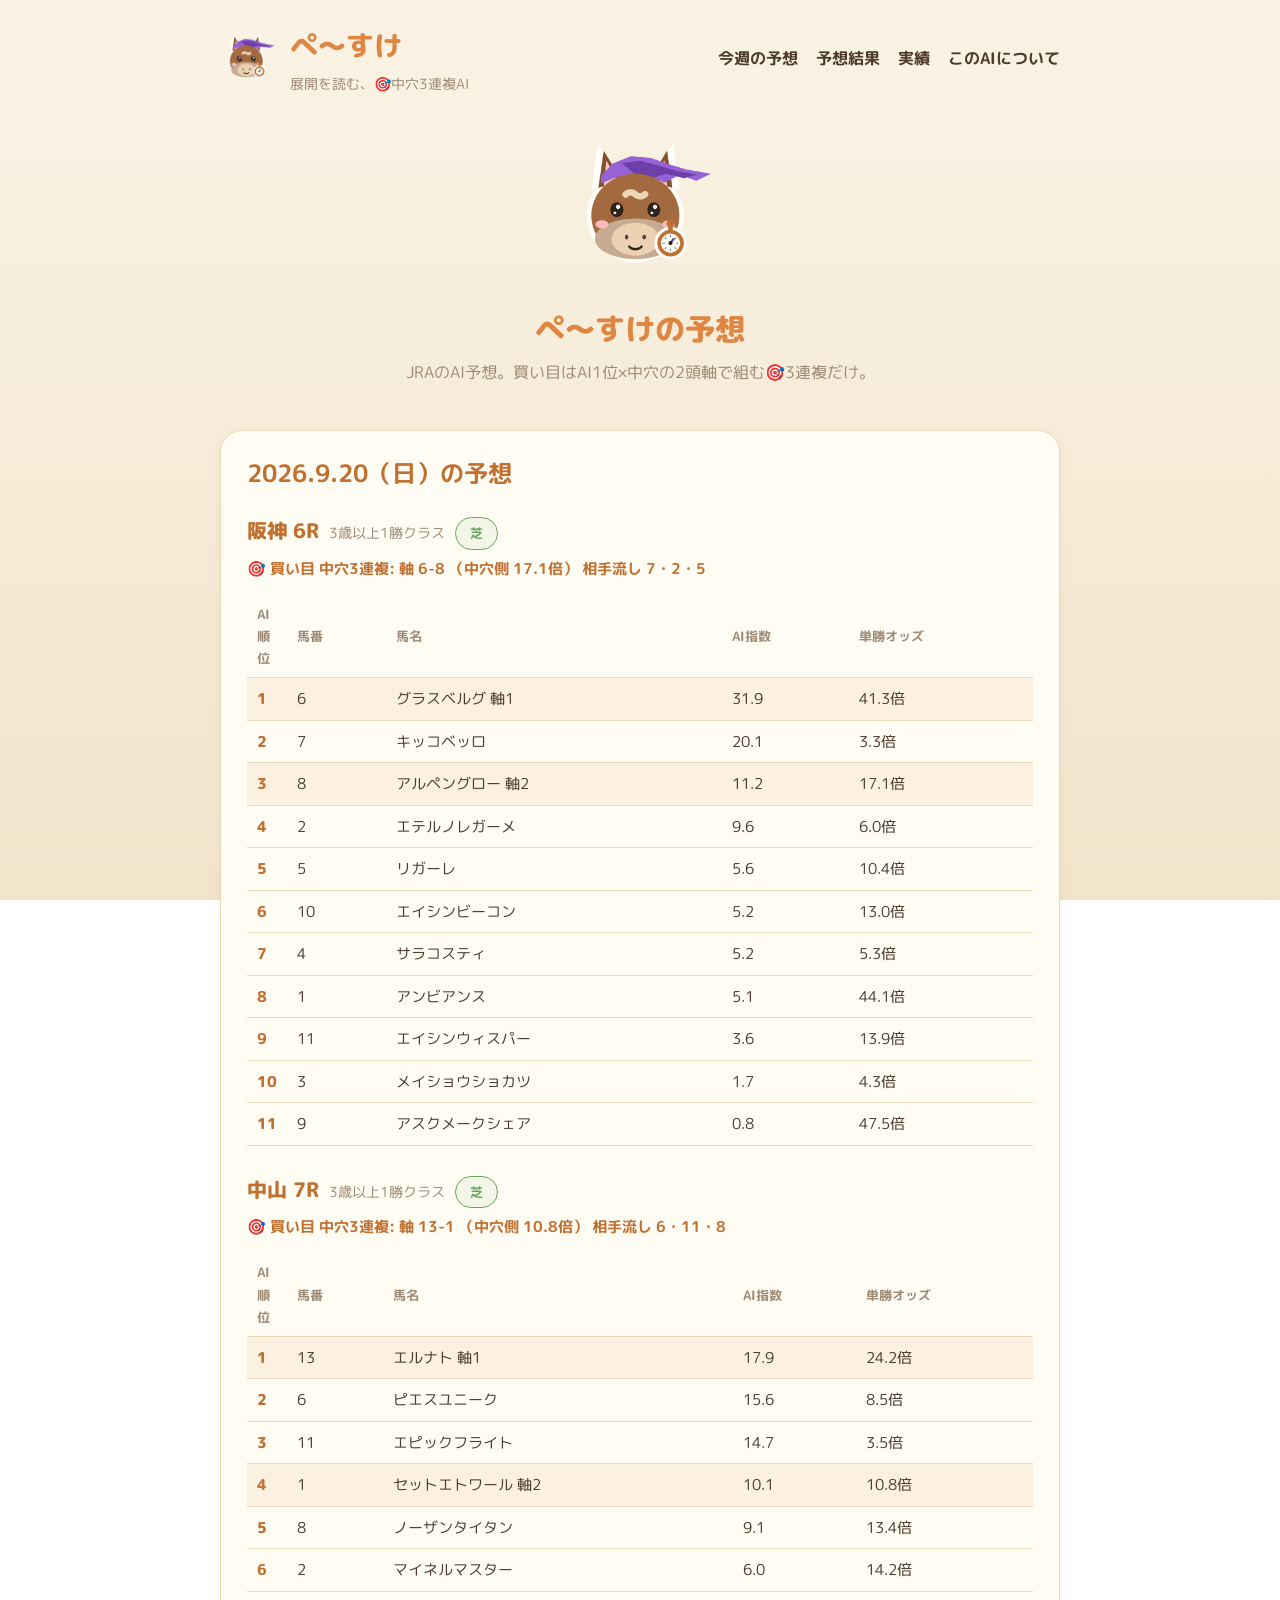
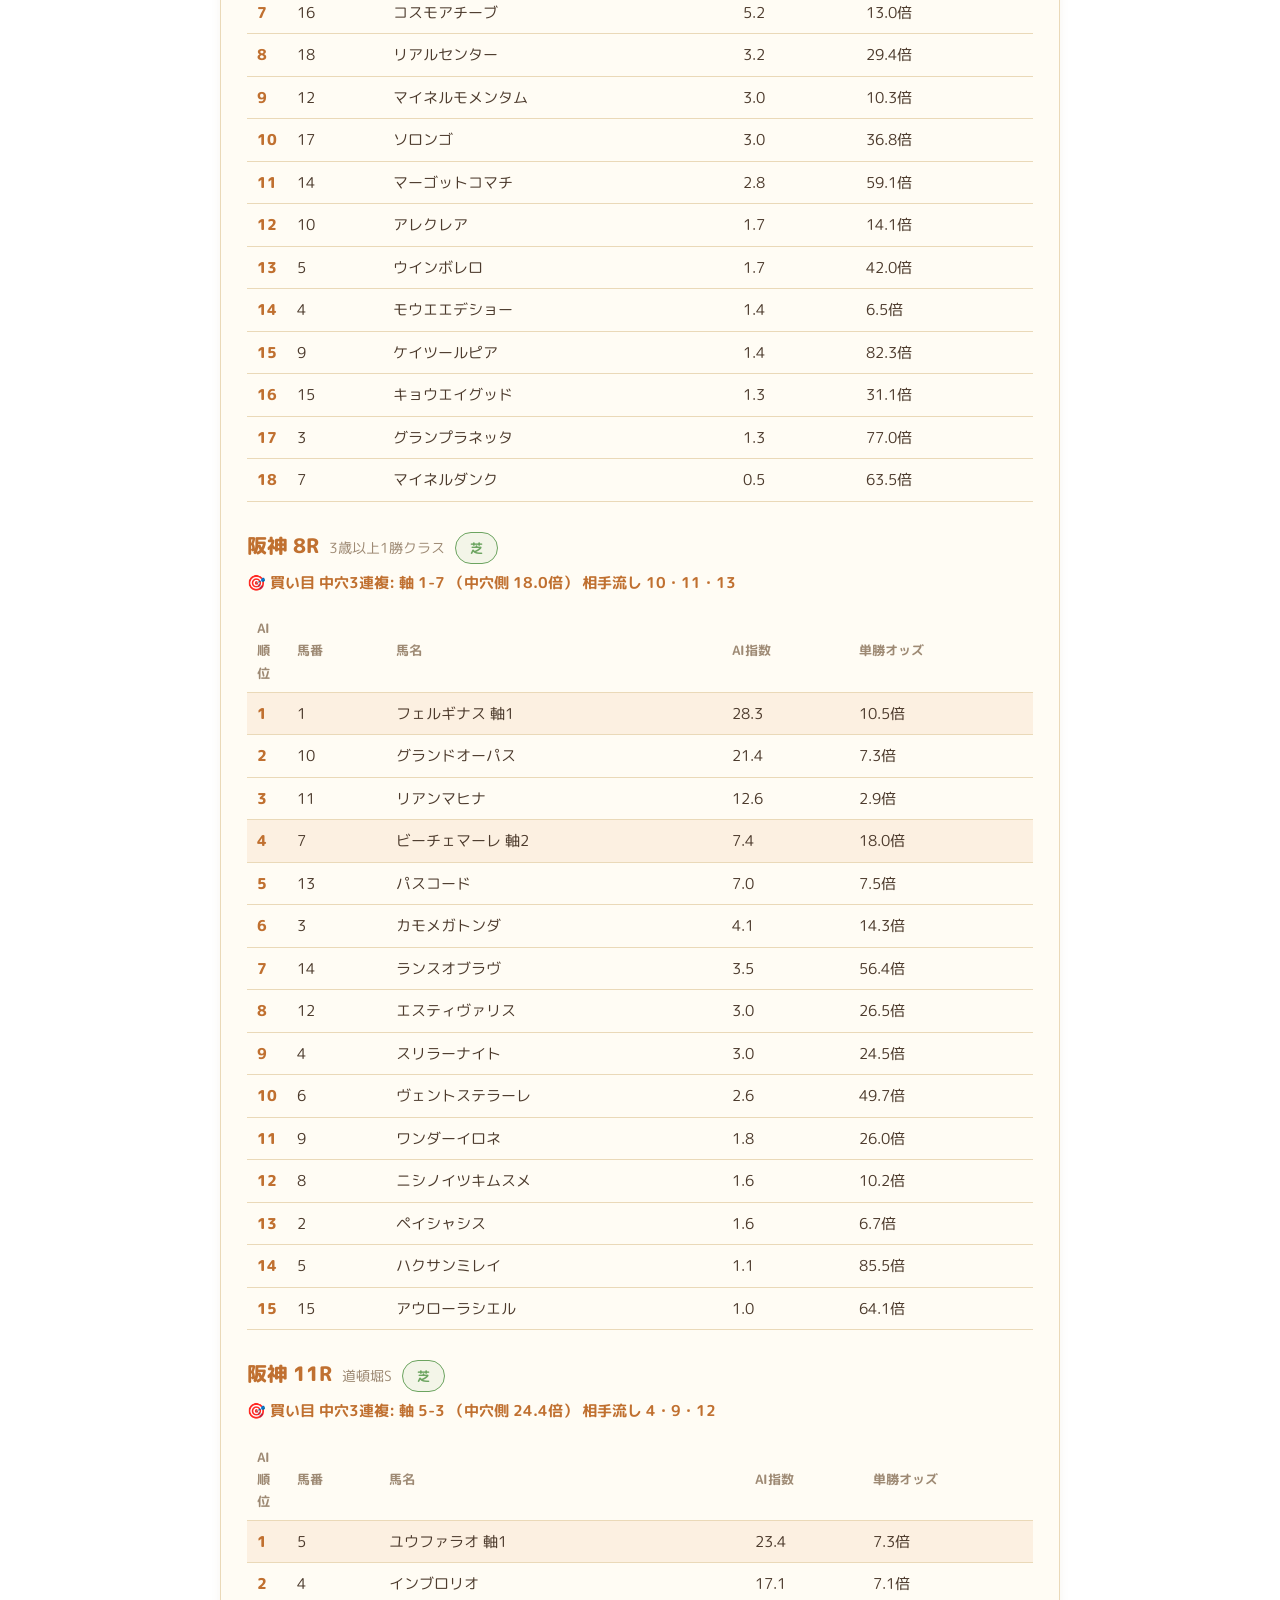
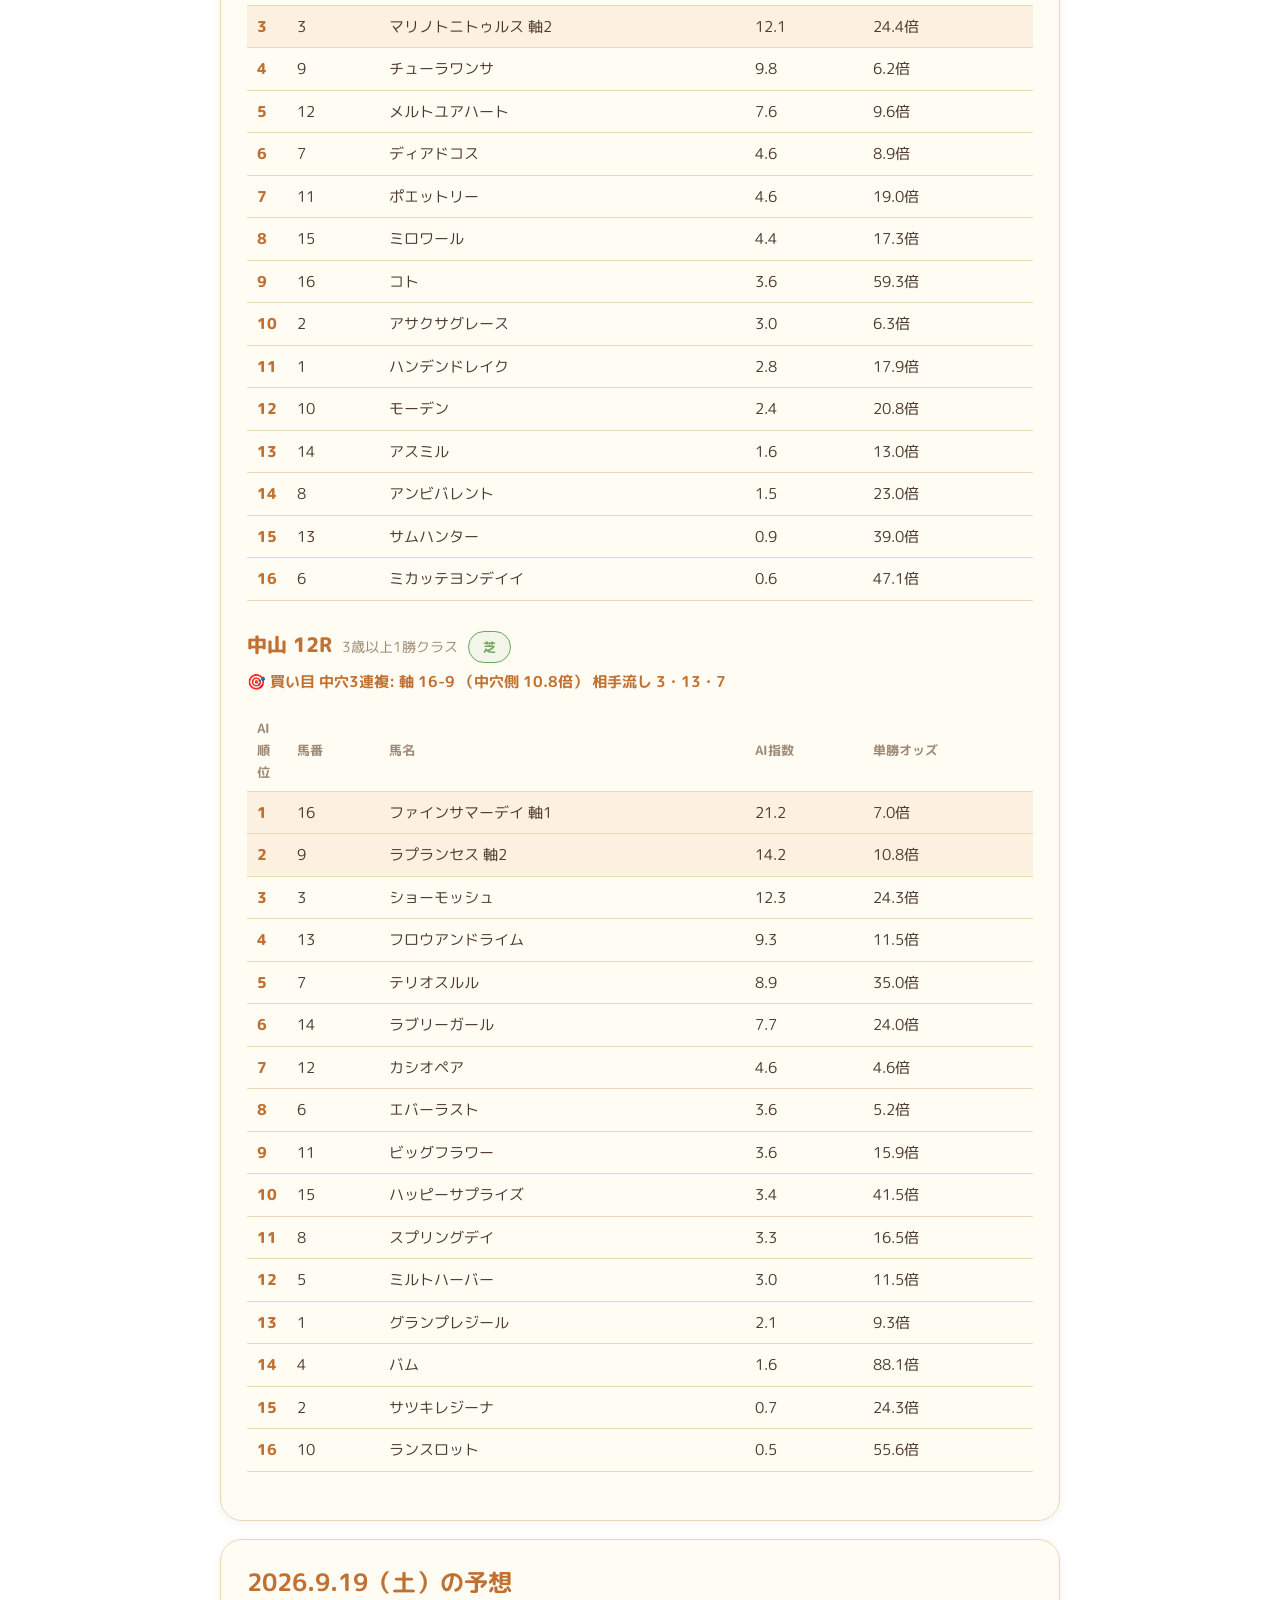
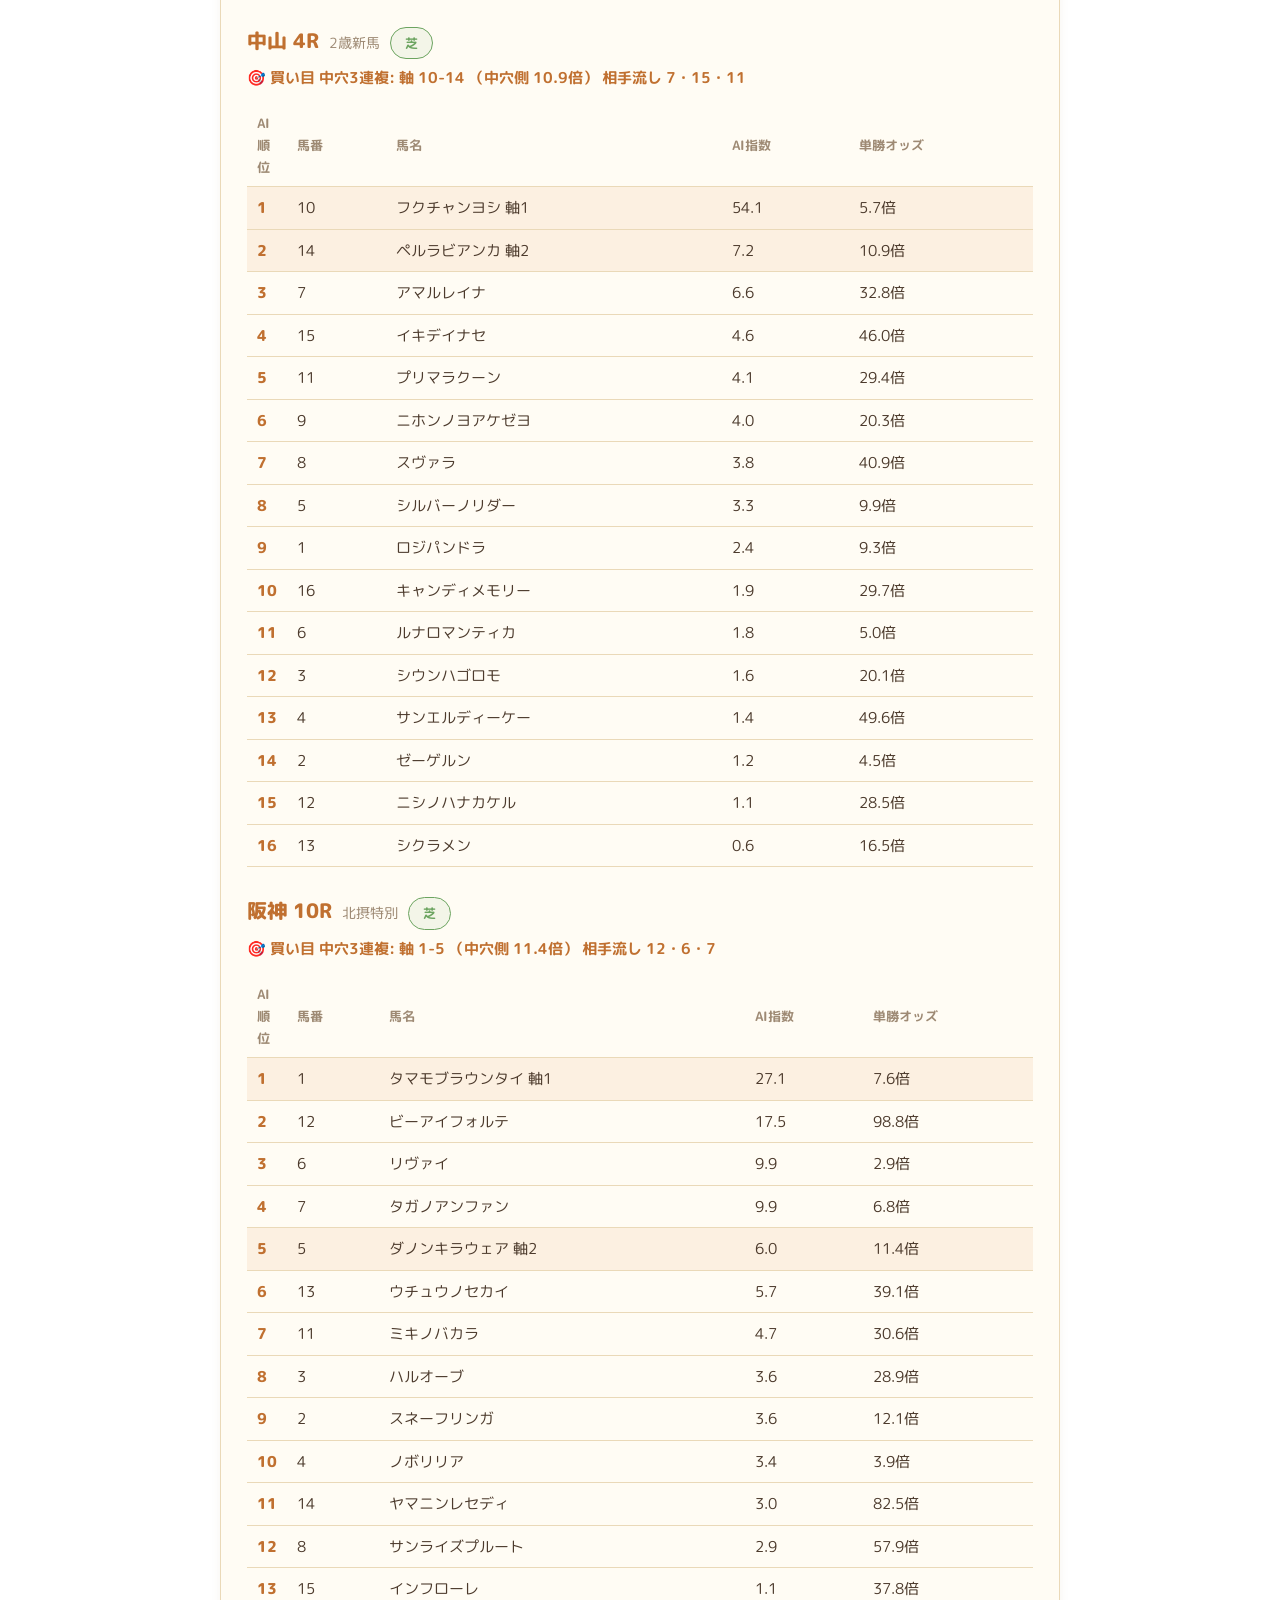
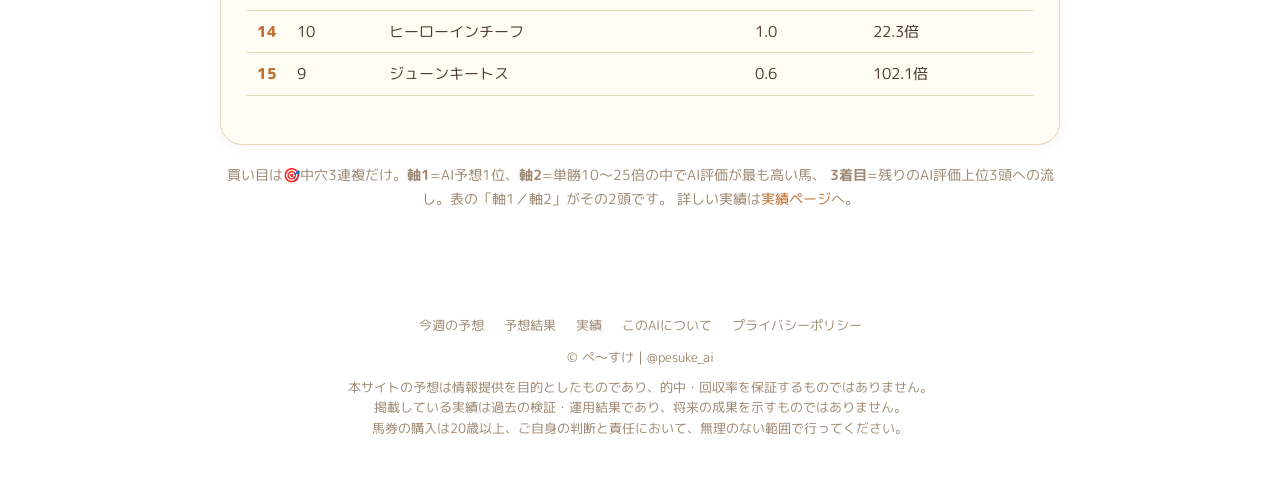
==== index.html @ 4c545ecd "update site content" ====
<!DOCTYPE html>
<html lang="ja">
<head>
<meta charset="UTF-8">
<meta name="viewport" content="width=device-width, initial-scale=1.0">
<title>ぺ～すけ｜展開を読む、🎯中穴3連複AI</title>
<meta name="description" content="JRA芝レース専用のAI予想。展開予測エンジンでAI1位×中穴の2頭軸3連複を組み、勝ちも負けも全部公開しています。">
<link rel="icon" href="static/img/pesuke_icon.png">
<link rel="stylesheet" href="static/style.css">
</head>
<body>
<header class="site-header">
  <img class="icon" src="static/img/pesuke_icon.png" alt="ぺ～すけ">
  <div>
    <div class="brand">ぺ～すけ</div>
    <div class="tagline">展開を読む、🎯中穴3連複AI</div>
  </div>
  <nav>
    <a href="index.html">今週の予想</a>
    <a href="race_results.html">予想結果</a>
    <a href="results.html">実績</a>
    <a href="about.html">このAIについて</a>
  </nav>
</header>

<div class="wrap">


<div class="hero">
  <img class="mascot" src="static/img/pesuke_icon.png" alt="ぺ～すけ">
  <h1>ぺ～すけの予想</h1>
  <p class="sub">JRAのAI予想。買い目はAI1位×中穴の2頭軸で組む🎯3連複だけ。</p>
</div>


  
  <div class="card">
    <h2 style="margin-top:0;color:var(--gold-dark);">2026.9.20（日）の予想</h2>
    
    <div style="margin-bottom:26px;">
      <div class="race-head">
        <span class="venue">阪神 6R</span>
        <span class="name">3歳以上1勝クラス</span>
        <span class="badge">芝</span>
      </div>
      
      <p style="margin:2px 0 14px;font-size:15px;color:var(--gold-dark);font-weight:700;">
        🎯 買い目 中穴3連複: 軸 6-8
        （中穴側 17.1倍）
        相手流し 7・2・5
      </p>
      
      
      <table class="board">
        <thead><tr><th>AI順位</th><th>馬番</th><th>馬名</th><th>AI指数</th><th>単勝オッズ</th></tr></thead>
        <tbody>
        
          <tr class="pick">
            <td class="rank">1</td>
            <td><span class="num">6</span></td>
            <td>グラスベルグ 軸1</td>
            <td>31.9</td>
            <td>41.3倍</td>
          </tr>
        
          <tr>
            <td class="rank">2</td>
            <td><span class="num">7</span></td>
            <td>キッコベッロ</td>
            <td>20.1</td>
            <td>3.3倍</td>
          </tr>
        
          <tr class="pick">
            <td class="rank">3</td>
            <td><span class="num">8</span></td>
            <td>アルペングロー 軸2</td>
            <td>11.2</td>
            <td>17.1倍</td>
          </tr>
        
          <tr>
            <td class="rank">4</td>
            <td><span class="num">2</span></td>
            <td>エテルノレガーメ</td>
            <td>9.6</td>
            <td>6.0倍</td>
          </tr>
        
          <tr>
            <td class="rank">5</td>
            <td><span class="num">5</span></td>
            <td>リガーレ</td>
            <td>5.6</td>
            <td>10.4倍</td>
          </tr>
        
          <tr>
            <td class="rank">6</td>
            <td><span class="num">10</span></td>
            <td>エイシンビーコン</td>
            <td>5.2</td>
            <td>13.0倍</td>
          </tr>
        
          <tr>
            <td class="rank">7</td>
            <td><span class="num">4</span></td>
            <td>サラコスティ</td>
            <td>5.2</td>
            <td>5.3倍</td>
          </tr>
        
          <tr>
            <td class="rank">8</td>
            <td><span class="num">1</span></td>
            <td>アンビアンス</td>
            <td>5.1</td>
            <td>44.1倍</td>
          </tr>
        
          <tr>
            <td class="rank">9</td>
            <td><span class="num">11</span></td>
            <td>エイシンウィスパー</td>
            <td>3.6</td>
            <td>13.9倍</td>
          </tr>
        
          <tr>
            <td class="rank">10</td>
            <td><span class="num">3</span></td>
            <td>メイショウショカツ</td>
            <td>1.7</td>
            <td>4.3倍</td>
          </tr>
        
          <tr>
            <td class="rank">11</td>
            <td><span class="num">9</span></td>
            <td>アスクメークシェア</td>
            <td>0.8</td>
            <td>47.5倍</td>
          </tr>
        
        </tbody>
      </table>
      
    </div>
    
    <div style="margin-bottom:26px;">
      <div class="race-head">
        <span class="venue">中山 7R</span>
        <span class="name">3歳以上1勝クラス</span>
        <span class="badge">芝</span>
      </div>
      
      <p style="margin:2px 0 14px;font-size:15px;color:var(--gold-dark);font-weight:700;">
        🎯 買い目 中穴3連複: 軸 13-1
        （中穴側 10.8倍）
        相手流し 6・11・8
      </p>
      
      
      <table class="board">
        <thead><tr><th>AI順位</th><th>馬番</th><th>馬名</th><th>AI指数</th><th>単勝オッズ</th></tr></thead>
        <tbody>
        
          <tr class="pick">
            <td class="rank">1</td>
            <td><span class="num">13</span></td>
            <td>エルナト 軸1</td>
            <td>17.9</td>
            <td>24.2倍</td>
          </tr>
        
          <tr>
            <td class="rank">2</td>
            <td><span class="num">6</span></td>
            <td>ピエスユニーク</td>
            <td>15.6</td>
            <td>8.5倍</td>
          </tr>
        
          <tr>
            <td class="rank">3</td>
            <td><span class="num">11</span></td>
            <td>エピックフライト</td>
            <td>14.7</td>
            <td>3.5倍</td>
          </tr>
        
          <tr class="pick">
            <td class="rank">4</td>
            <td><span class="num">1</span></td>
            <td>セットエトワール 軸2</td>
            <td>10.1</td>
            <td>10.8倍</td>
          </tr>
        
          <tr>
            <td class="rank">5</td>
            <td><span class="num">8</span></td>
            <td>ノーザンタイタン</td>
            <td>9.1</td>
            <td>13.4倍</td>
          </tr>
        
          <tr>
            <td class="rank">6</td>
            <td><span class="num">2</span></td>
            <td>マイネルマスター</td>
            <td>6.0</td>
            <td>14.2倍</td>
          </tr>
        
          <tr>
            <td class="rank">7</td>
            <td><span class="num">16</span></td>
            <td>コスモアチーブ</td>
            <td>5.2</td>
            <td>13.0倍</td>
          </tr>
        
          <tr>
            <td class="rank">8</td>
            <td><span class="num">18</span></td>
            <td>リアルセンター</td>
            <td>3.2</td>
            <td>29.4倍</td>
          </tr>
        
          <tr>
            <td class="rank">9</td>
            <td><span class="num">12</span></td>
            <td>マイネルモメンタム</td>
            <td>3.0</td>
            <td>10.3倍</td>
          </tr>
        
          <tr>
            <td class="rank">10</td>
            <td><span class="num">17</span></td>
            <td>ソロンゴ</td>
            <td>3.0</td>
            <td>36.8倍</td>
          </tr>
        
          <tr>
            <td class="rank">11</td>
            <td><span class="num">14</span></td>
            <td>マーゴットコマチ</td>
            <td>2.8</td>
            <td>59.1倍</td>
          </tr>
        
          <tr>
            <td class="rank">12</td>
            <td><span class="num">10</span></td>
            <td>アレクレア</td>
            <td>1.7</td>
            <td>14.1倍</td>
          </tr>
        
          <tr>
            <td class="rank">13</td>
            <td><span class="num">5</span></td>
            <td>ウインボレロ</td>
            <td>1.7</td>
            <td>42.0倍</td>
          </tr>
        
          <tr>
            <td class="rank">14</td>
            <td><span class="num">4</span></td>
            <td>モウエエデショー</td>
            <td>1.4</td>
            <td>6.5倍</td>
          </tr>
        
          <tr>
            <td class="rank">15</td>
            <td><span class="num">9</span></td>
            <td>ケイツールピア</td>
            <td>1.4</td>
            <td>82.3倍</td>
          </tr>
        
          <tr>
            <td class="rank">16</td>
            <td><span class="num">15</span></td>
            <td>キョウエイグッド</td>
            <td>1.3</td>
            <td>31.1倍</td>
          </tr>
        
          <tr>
            <td class="rank">17</td>
            <td><span class="num">3</span></td>
            <td>グランプラネッタ</td>
            <td>1.3</td>
            <td>77.0倍</td>
          </tr>
        
          <tr>
            <td class="rank">18</td>
            <td><span class="num">7</span></td>
            <td>マイネルダンク</td>
            <td>0.5</td>
            <td>63.5倍</td>
          </tr>
        
        </tbody>
      </table>
      
    </div>
    
    <div style="margin-bottom:26px;">
      <div class="race-head">
        <span class="venue">阪神 8R</span>
        <span class="name">3歳以上1勝クラス</span>
        <span class="badge">芝</span>
      </div>
      
      <p style="margin:2px 0 14px;font-size:15px;color:var(--gold-dark);font-weight:700;">
        🎯 買い目 中穴3連複: 軸 1-7
        （中穴側 18.0倍）
        相手流し 10・11・13
      </p>
      
      
      <table class="board">
        <thead><tr><th>AI順位</th><th>馬番</th><th>馬名</th><th>AI指数</th><th>単勝オッズ</th></tr></thead>
        <tbody>
        
          <tr class="pick">
            <td class="rank">1</td>
            <td><span class="num">1</span></td>
            <td>フェルギナス 軸1</td>
            <td>28.3</td>
            <td>10.5倍</td>
          </tr>
        
          <tr>
            <td class="rank">2</td>
            <td><span class="num">10</span></td>
            <td>グランドオーパス</td>
            <td>21.4</td>
            <td>7.3倍</td>
          </tr>
        
          <tr>
            <td class="rank">3</td>
            <td><span class="num">11</span></td>
            <td>リアンマヒナ</td>
            <td>12.6</td>
            <td>2.9倍</td>
          </tr>
        
          <tr class="pick">
            <td class="rank">4</td>
            <td><span class="num">7</span></td>
            <td>ビーチェマーレ 軸2</td>
            <td>7.4</td>
            <td>18.0倍</td>
          </tr>
        
          <tr>
            <td class="rank">5</td>
            <td><span class="num">13</span></td>
            <td>パスコード</td>
            <td>7.0</td>
            <td>7.5倍</td>
          </tr>
        
          <tr>
            <td class="rank">6</td>
            <td><span class="num">3</span></td>
            <td>カモメガトンダ</td>
            <td>4.1</td>
            <td>14.3倍</td>
          </tr>
        
          <tr>
            <td class="rank">7</td>
            <td><span class="num">14</span></td>
            <td>ランスオブラヴ</td>
            <td>3.5</td>
            <td>56.4倍</td>
          </tr>
        
          <tr>
            <td class="rank">8</td>
            <td><span class="num">12</span></td>
            <td>エスティヴァリス</td>
            <td>3.0</td>
            <td>26.5倍</td>
          </tr>
        
          <tr>
            <td class="rank">9</td>
            <td><span class="num">4</span></td>
            <td>スリラーナイト</td>
            <td>3.0</td>
            <td>24.5倍</td>
          </tr>
        
          <tr>
            <td class="rank">10</td>
            <td><span class="num">6</span></td>
            <td>ヴェントステラーレ</td>
            <td>2.6</td>
            <td>49.7倍</td>
          </tr>
        
          <tr>
            <td class="rank">11</td>
            <td><span class="num">9</span></td>
            <td>ワンダーイロネ</td>
            <td>1.8</td>
            <td>26.0倍</td>
          </tr>
        
          <tr>
            <td class="rank">12</td>
            <td><span class="num">8</span></td>
            <td>ニシノイツキムスメ</td>
            <td>1.6</td>
            <td>10.2倍</td>
          </tr>
        
          <tr>
            <td class="rank">13</td>
            <td><span class="num">2</span></td>
            <td>ペイシャシス</td>
            <td>1.6</td>
            <td>6.7倍</td>
          </tr>
        
          <tr>
            <td class="rank">14</td>
            <td><span class="num">5</span></td>
            <td>ハクサンミレイ</td>
            <td>1.1</td>
            <td>85.5倍</td>
          </tr>
        
          <tr>
            <td class="rank">15</td>
            <td><span class="num">15</span></td>
            <td>アウローラシエル</td>
            <td>1.0</td>
            <td>64.1倍</td>
          </tr>
        
        </tbody>
      </table>
      
    </div>
    
    <div style="margin-bottom:26px;">
      <div class="race-head">
        <span class="venue">阪神 11R</span>
        <span class="name">道頓堀S</span>
        <span class="badge">芝</span>
      </div>
      
      <p style="margin:2px 0 14px;font-size:15px;color:var(--gold-dark);font-weight:700;">
        🎯 買い目 中穴3連複: 軸 5-3
        （中穴側 24.4倍）
        相手流し 4・9・12
      </p>
      
      
      <table class="board">
        <thead><tr><th>AI順位</th><th>馬番</th><th>馬名</th><th>AI指数</th><th>単勝オッズ</th></tr></thead>
        <tbody>
        
          <tr class="pick">
            <td class="rank">1</td>
            <td><span class="num">5</span></td>
            <td>ユウファラオ 軸1</td>
            <td>23.4</td>
            <td>7.3倍</td>
          </tr>
        
          <tr>
            <td class="rank">2</td>
            <td><span class="num">4</span></td>
            <td>インブロリオ</td>
            <td>17.1</td>
            <td>7.1倍</td>
          </tr>
        
          <tr class="pick">
            <td class="rank">3</td>
            <td><span class="num">3</span></td>
            <td>マリノトニトゥルス 軸2</td>
            <td>12.1</td>
            <td>24.4倍</td>
          </tr>
        
          <tr>
            <td class="rank">4</td>
            <td><span class="num">9</span></td>
            <td>チューラワンサ</td>
            <td>9.8</td>
            <td>6.2倍</td>
          </tr>
        
          <tr>
            <td class="rank">5</td>
            <td><span class="num">12</span></td>
            <td>メルトユアハート</td>
            <td>7.6</td>
            <td>9.6倍</td>
          </tr>
        
          <tr>
            <td class="rank">6</td>
            <td><span class="num">7</span></td>
            <td>ディアドコス</td>
            <td>4.6</td>
            <td>8.9倍</td>
          </tr>
        
          <tr>
            <td class="rank">7</td>
            <td><span class="num">11</span></td>
            <td>ポエットリー</td>
            <td>4.6</td>
            <td>19.0倍</td>
          </tr>
        
          <tr>
            <td class="rank">8</td>
            <td><span class="num">15</span></td>
            <td>ミロワール</td>
            <td>4.4</td>
            <td>17.3倍</td>
          </tr>
        
          <tr>
            <td class="rank">9</td>
            <td><span class="num">16</span></td>
            <td>コト</td>
            <td>3.6</td>
            <td>59.3倍</td>
          </tr>
        
          <tr>
            <td class="rank">10</td>
            <td><span class="num">2</span></td>
            <td>アサクサグレース</td>
            <td>3.0</td>
            <td>6.3倍</td>
          </tr>
        
          <tr>
            <td class="rank">11</td>
            <td><span class="num">1</span></td>
            <td>ハンデンドレイク</td>
            <td>2.8</td>
            <td>17.9倍</td>
          </tr>
        
          <tr>
            <td class="rank">12</td>
            <td><span class="num">10</span></td>
            <td>モーデン</td>
            <td>2.4</td>
            <td>20.8倍</td>
          </tr>
        
          <tr>
            <td class="rank">13</td>
            <td><span class="num">14</span></td>
            <td>アスミル</td>
            <td>1.6</td>
            <td>13.0倍</td>
          </tr>
        
          <tr>
            <td class="rank">14</td>
            <td><span class="num">8</span></td>
            <td>アンビバレント</td>
            <td>1.5</td>
            <td>23.0倍</td>
          </tr>
        
          <tr>
            <td class="rank">15</td>
            <td><span class="num">13</span></td>
            <td>サムハンター</td>
            <td>0.9</td>
            <td>39.0倍</td>
          </tr>
        
          <tr>
            <td class="rank">16</td>
            <td><span class="num">6</span></td>
            <td>ミカッテヨンデイイ</td>
            <td>0.6</td>
            <td>47.1倍</td>
          </tr>
        
        </tbody>
      </table>
      
    </div>
    
    <div style="margin-bottom:26px;">
      <div class="race-head">
        <span class="venue">中山 12R</span>
        <span class="name">3歳以上1勝クラス</span>
        <span class="badge">芝</span>
      </div>
      
      <p style="margin:2px 0 14px;font-size:15px;color:var(--gold-dark);font-weight:700;">
        🎯 買い目 中穴3連複: 軸 16-9
        （中穴側 10.8倍）
        相手流し 3・13・7
      </p>
      
      
      <table class="board">
        <thead><tr><th>AI順位</th><th>馬番</th><th>馬名</th><th>AI指数</th><th>単勝オッズ</th></tr></thead>
        <tbody>
        
          <tr class="pick">
            <td class="rank">1</td>
            <td><span class="num">16</span></td>
            <td>ファインサマーデイ 軸1</td>
            <td>21.2</td>
            <td>7.0倍</td>
          </tr>
        
          <tr class="pick">
            <td class="rank">2</td>
            <td><span class="num">9</span></td>
            <td>ラプランセス 軸2</td>
            <td>14.2</td>
            <td>10.8倍</td>
          </tr>
        
          <tr>
            <td class="rank">3</td>
            <td><span class="num">3</span></td>
            <td>ショーモッシュ</td>
            <td>12.3</td>
            <td>24.3倍</td>
          </tr>
        
          <tr>
            <td class="rank">4</td>
            <td><span class="num">13</span></td>
            <td>フロウアンドライム</td>
            <td>9.3</td>
            <td>11.5倍</td>
          </tr>
        
          <tr>
            <td class="rank">5</td>
            <td><span class="num">7</span></td>
            <td>テリオスルル</td>
            <td>8.9</td>
            <td>35.0倍</td>
          </tr>
        
          <tr>
            <td class="rank">6</td>
            <td><span class="num">14</span></td>
            <td>ラブリーガール</td>
            <td>7.7</td>
            <td>24.0倍</td>
          </tr>
        
          <tr>
            <td class="rank">7</td>
            <td><span class="num">12</span></td>
            <td>カシオペア</td>
            <td>4.6</td>
            <td>4.6倍</td>
          </tr>
        
          <tr>
            <td class="rank">8</td>
            <td><span class="num">6</span></td>
            <td>エバーラスト</td>
            <td>3.6</td>
            <td>5.2倍</td>
          </tr>
        
          <tr>
            <td class="rank">9</td>
            <td><span class="num">11</span></td>
            <td>ビッグフラワー</td>
            <td>3.6</td>
            <td>15.9倍</td>
          </tr>
        
          <tr>
            <td class="rank">10</td>
            <td><span class="num">15</span></td>
            <td>ハッピーサプライズ</td>
            <td>3.4</td>
            <td>41.5倍</td>
          </tr>
        
          <tr>
            <td class="rank">11</td>
            <td><span class="num">8</span></td>
            <td>スプリングデイ</td>
            <td>3.3</td>
            <td>16.5倍</td>
          </tr>
        
          <tr>
            <td class="rank">12</td>
            <td><span class="num">5</span></td>
            <td>ミルトハーバー</td>
            <td>3.0</td>
            <td>11.5倍</td>
          </tr>
        
          <tr>
            <td class="rank">13</td>
            <td><span class="num">1</span></td>
            <td>グランプレジール</td>
            <td>2.1</td>
            <td>9.3倍</td>
          </tr>
        
          <tr>
            <td class="rank">14</td>
            <td><span class="num">4</span></td>
            <td>バム</td>
            <td>1.6</td>
            <td>88.1倍</td>
          </tr>
        
          <tr>
            <td class="rank">15</td>
            <td><span class="num">2</span></td>
            <td>サツキレジーナ</td>
            <td>0.7</td>
            <td>24.3倍</td>
          </tr>
        
          <tr>
            <td class="rank">16</td>
            <td><span class="num">10</span></td>
            <td>ランスロット</td>
            <td>0.5</td>
            <td>55.6倍</td>
          </tr>
        
        </tbody>
      </table>
      
    </div>
    
  </div>
  
  <div class="card">
    <h2 style="margin-top:0;color:var(--gold-dark);">2026.9.19（土）の予想</h2>
    
    <div style="margin-bottom:26px;">
      <div class="race-head">
        <span class="venue">中山 4R</span>
        <span class="name">2歳新馬</span>
        <span class="badge">芝</span>
      </div>
      
      <p style="margin:2px 0 14px;font-size:15px;color:var(--gold-dark);font-weight:700;">
        🎯 買い目 中穴3連複: 軸 10-14
        （中穴側 10.9倍）
        相手流し 7・15・11
      </p>
      
      
      <table class="board">
        <thead><tr><th>AI順位</th><th>馬番</th><th>馬名</th><th>AI指数</th><th>単勝オッズ</th></tr></thead>
        <tbody>
        
          <tr class="pick">
            <td class="rank">1</td>
            <td><span class="num">10</span></td>
            <td>フクチャンヨシ 軸1</td>
            <td>54.1</td>
            <td>5.7倍</td>
          </tr>
        
          <tr class="pick">
            <td class="rank">2</td>
            <td><span class="num">14</span></td>
            <td>ペルラビアンカ 軸2</td>
            <td>7.2</td>
            <td>10.9倍</td>
          </tr>
        
          <tr>
            <td class="rank">3</td>
            <td><span class="num">7</span></td>
            <td>アマルレイナ</td>
            <td>6.6</td>
            <td>32.8倍</td>
          </tr>
        
          <tr>
            <td class="rank">4</td>
            <td><span class="num">15</span></td>
            <td>イキデイナセ</td>
            <td>4.6</td>
            <td>46.0倍</td>
          </tr>
        
          <tr>
            <td class="rank">5</td>
            <td><span class="num">11</span></td>
            <td>プリマラクーン</td>
            <td>4.1</td>
            <td>29.4倍</td>
          </tr>
        
          <tr>
            <td class="rank">6</td>
            <td><span class="num">9</span></td>
            <td>ニホンノヨアケゼヨ</td>
            <td>4.0</td>
            <td>20.3倍</td>
          </tr>
        
          <tr>
            <td class="rank">7</td>
            <td><span class="num">8</span></td>
            <td>スヴァラ</td>
            <td>3.8</td>
            <td>40.9倍</td>
          </tr>
        
          <tr>
            <td class="rank">8</td>
            <td><span class="num">5</span></td>
            <td>シルバーノリダー</td>
            <td>3.3</td>
            <td>9.9倍</td>
          </tr>
        
          <tr>
            <td class="rank">9</td>
            <td><span class="num">1</span></td>
            <td>ロジパンドラ</td>
            <td>2.4</td>
            <td>9.3倍</td>
          </tr>
        
          <tr>
            <td class="rank">10</td>
            <td><span class="num">16</span></td>
            <td>キャンディメモリー</td>
            <td>1.9</td>
            <td>29.7倍</td>
          </tr>
        
          <tr>
            <td class="rank">11</td>
            <td><span class="num">6</span></td>
            <td>ルナロマンティカ</td>
            <td>1.8</td>
            <td>5.0倍</td>
          </tr>
        
          <tr>
            <td class="rank">12</td>
            <td><span class="num">3</span></td>
            <td>シウンハゴロモ</td>
            <td>1.6</td>
            <td>20.1倍</td>
          </tr>
        
          <tr>
            <td class="rank">13</td>
            <td><span class="num">4</span></td>
            <td>サンエルディーケー</td>
            <td>1.4</td>
            <td>49.6倍</td>
          </tr>
        
          <tr>
            <td class="rank">14</td>
            <td><span class="num">2</span></td>
            <td>ゼーゲルン</td>
            <td>1.2</td>
            <td>4.5倍</td>
          </tr>
        
          <tr>
            <td class="rank">15</td>
            <td><span class="num">12</span></td>
            <td>ニシノハナカケル</td>
            <td>1.1</td>
            <td>28.5倍</td>
          </tr>
        
          <tr>
            <td class="rank">16</td>
            <td><span class="num">13</span></td>
            <td>シクラメン</td>
            <td>0.6</td>
            <td>16.5倍</td>
          </tr>
        
        </tbody>
      </table>
      
    </div>
    
    <div style="margin-bottom:26px;">
      <div class="race-head">
        <span class="venue">阪神 10R</span>
        <span class="name">北摂特別</span>
        <span class="badge">芝</span>
      </div>
      
      <p style="margin:2px 0 14px;font-size:15px;color:var(--gold-dark);font-weight:700;">
        🎯 買い目 中穴3連複: 軸 1-5
        （中穴側 11.4倍）
        相手流し 12・6・7
      </p>
      
      
      <table class="board">
        <thead><tr><th>AI順位</th><th>馬番</th><th>馬名</th><th>AI指数</th><th>単勝オッズ</th></tr></thead>
        <tbody>
        
          <tr class="pick">
            <td class="rank">1</td>
            <td><span class="num">1</span></td>
            <td>タマモブラウンタイ 軸1</td>
            <td>27.1</td>
            <td>7.6倍</td>
          </tr>
        
          <tr>
            <td class="rank">2</td>
            <td><span class="num">12</span></td>
            <td>ビーアイフォルテ</td>
            <td>17.5</td>
            <td>98.8倍</td>
          </tr>
        
          <tr>
            <td class="rank">3</td>
            <td><span class="num">6</span></td>
            <td>リヴァイ</td>
            <td>9.9</td>
            <td>2.9倍</td>
          </tr>
        
          <tr>
            <td class="rank">4</td>
            <td><span class="num">7</span></td>
            <td>タガノアンファン</td>
            <td>9.9</td>
            <td>6.8倍</td>
          </tr>
        
          <tr class="pick">
            <td class="rank">5</td>
            <td><span class="num">5</span></td>
            <td>ダノンキラウェア 軸2</td>
            <td>6.0</td>
            <td>11.4倍</td>
          </tr>
        
          <tr>
            <td class="rank">6</td>
            <td><span class="num">13</span></td>
            <td>ウチュウノセカイ</td>
            <td>5.7</td>
            <td>39.1倍</td>
          </tr>
        
          <tr>
            <td class="rank">7</td>
            <td><span class="num">11</span></td>
            <td>ミキノバカラ</td>
            <td>4.7</td>
            <td>30.6倍</td>
          </tr>
        
          <tr>
            <td class="rank">8</td>
            <td><span class="num">3</span></td>
            <td>ハルオーブ</td>
            <td>3.6</td>
            <td>28.9倍</td>
          </tr>
        
          <tr>
            <td class="rank">9</td>
            <td><span class="num">2</span></td>
            <td>スネーフリンガ</td>
            <td>3.6</td>
            <td>12.1倍</td>
          </tr>
        
          <tr>
            <td class="rank">10</td>
            <td><span class="num">4</span></td>
            <td>ノボリリア</td>
            <td>3.4</td>
            <td>3.9倍</td>
          </tr>
        
          <tr>
            <td class="rank">11</td>
            <td><span class="num">14</span></td>
            <td>ヤマニンレセディ</td>
            <td>3.0</td>
            <td>82.5倍</td>
          </tr>
        
          <tr>
            <td class="rank">12</td>
            <td><span class="num">8</span></td>
            <td>サンライズプルート</td>
            <td>2.9</td>
            <td>57.9倍</td>
          </tr>
        
          <tr>
            <td class="rank">13</td>
            <td><span class="num">15</span></td>
            <td>インフローレ</td>
            <td>1.1</td>
            <td>37.8倍</td>
          </tr>
        
          <tr>
            <td class="rank">14</td>
            <td><span class="num">10</span></td>
            <td>ヒーローインチーフ</td>
            <td>1.0</td>
            <td>22.3倍</td>
          </tr>
        
          <tr>
            <td class="rank">15</td>
            <td><span class="num">9</span></td>
            <td>ジューンキートス</td>
            <td>0.6</td>
            <td>102.1倍</td>
          </tr>
        
        </tbody>
      </table>
      
    </div>
    
  </div>
  


<p style="text-align:center;color:var(--grey);font-size:14px;">
  買い目は🎯中穴3連複だけ。<strong>軸1</strong>=AI予想1位、<strong>軸2</strong>=単勝10〜25倍の中でAI評価が最も高い馬、
  <strong>3着目</strong>=残りのAI評価上位3頭への流し。表の「軸1／軸2」がその2頭です。
  詳しい実績は<a href="results.html">実績ページ</a>へ。
</p>


</div>

<footer>
  <nav>
    <a href="index.html">今週の予想</a>
    <a href="race_results.html">予想結果</a>
    <a href="results.html">実績</a>
    <a href="about.html">このAIについて</a>
    <a href="privacy.html">プライバシーポリシー</a>
  </nav>
  <div>© ぺ～すけ｜@pesuke_ai</div>
  <div class="disclaimer">
    本サイトの予想は情報提供を目的としたものであり、的中・回収率を保証するものではありません。<br>
    掲載している実績は過去の検証・運用結果であり、将来の成果を示すものではありません。<br>
    馬券の購入は20歳以上、ご自身の判断と責任において、無理のない範囲で行ってください。
  </div>
</footer>
</body>
</html>
---- static/style.css ----
/* ぺ～すけ サイト共通スタイル（温かいクリームテーマ・丸ゴシック） */

@import url('https://fonts.googleapis.com/css2?family=M+PLUS+Rounded+1c:wght@400;500;700;800&display=swap');

:root {
  --bg-top: #FAF3E5;
  --bg-bot: #F2E4CB;
  --text: #4C3A2C;
  --grey: #9E8A74;
  --green: #6CA460;
  --gold: #DE8642;
  --gold-light: #EEA860;
  --gold-dark: #C07030;
  --pink: #EC8A8A;
  --red: #D46C5A;
  --card: #FFFCF4;
  --card-border: #EAD9B8;
}

* { box-sizing: border-box; }

body {
  margin: 0;
  font-family: 'M PLUS Rounded 1c', sans-serif;
  color: var(--text);
  background: linear-gradient(180deg, var(--bg-top) 0%, var(--bg-bot) 100%);
  background-attachment: fixed;
  line-height: 1.7;
}

a { color: var(--gold-dark); text-decoration: none; }
a:hover { text-decoration: underline; }

.wrap {
  max-width: 880px;
  margin: 0 auto;
  padding: 0 20px 60px;
}

/* ---- ヘッダー ---- */
header.site-header {
  display: flex;
  align-items: center;
  gap: 14px;
  padding: 22px 20px 10px;
  max-width: 880px;
  margin: 0 auto;
}
header.site-header img.icon { width: 56px; height: 56px; }
header.site-header .brand { font-size: 28px; font-weight: 800; color: var(--gold); }
header.site-header .tagline { font-size: 14px; color: var(--grey); margin-top: 2px; }
header.site-header nav { margin-left: auto; display: flex; gap: 18px; font-weight: 700; }
header.site-header nav a { color: var(--text); }

/* ---- 汎用カード ---- */
.card {
  background: var(--card);
  border: 1px solid var(--card-border);
  border-radius: 22px;
  padding: 22px 26px;
  margin: 18px 0;
  box-shadow: 0 2px 10px rgba(150, 110, 60, 0.08);
}

.badge {
  display: inline-block;
  padding: 4px 14px;
  border-radius: 999px;
  font-size: 13px;
  font-weight: 700;
  border: 1px solid var(--green);
  color: var(--green);
  background: rgba(108,164,96,0.08);
}
.badge.gold { border-color: var(--gold); color: var(--gold-dark); background: rgba(222,134,66,0.10); }

/* ---- Hero ---- */
.hero { text-align: center; padding: 30px 20px 10px; }
.hero img.mascot { width: 150px; }
.hero h1 { font-size: 30px; font-weight: 800; margin: 10px 0 4px; color: var(--gold); }
.hero p.sub { color: var(--grey); font-size: 16px; margin-top: 0; }

/* ---- レーステーブル ---- */
table.board {
  width: 100%;
  border-collapse: collapse;
  font-size: 15px;
}
table.board th, table.board td {
  padding: 8px 10px;
  border-bottom: 1px solid var(--card-border);
  text-align: left;
}
table.board th { color: var(--grey); font-weight: 700; font-size: 13px; }
table.board tr.pick { background: rgba(222,134,66,0.10); }
table.board td.rank { font-weight: 800; color: var(--gold-dark); width: 34px; }
table.board td.num {
  font-weight: 800; color: #fff; background: var(--gold);
  border-radius: 8px; text-align: center; width: 30px;
}

.race-head {
  display: flex; align-items: baseline; gap: 10px; margin-bottom: 6px;
}
.race-head .venue { font-size: 20px; font-weight: 800; color: var(--gold-dark); }
.race-head .name { color: var(--grey); font-size: 14px; }

/* ---- 実績ページ ---- */
.stat-grid { display: flex; gap: 16px; flex-wrap: wrap; }
.stat-grid .stat {
  flex: 1; min-width: 140px; text-align: center;
  background: var(--card); border: 1px solid var(--card-border);
  border-radius: 18px; padding: 16px;
}
.stat .label { color: var(--grey); font-size: 13px; }
.stat .value { font-size: 30px; font-weight: 800; color: var(--gold-dark); margin-top: 4px; }
img.full { width: 100%; border-radius: 16px; margin: 14px 0; }

/* ---- フッター ---- */
footer {
  text-align: center; color: var(--grey); font-size: 13px;
  padding: 30px 20px 50px; max-width: 880px; margin: 0 auto;
}
footer .disclaimer { margin-top: 8px; line-height: 1.6; }
footer nav { margin-bottom: 10px; }
footer nav a { margin: 0 8px; color: var(--grey); }

@media (max-width: 640px) {
  header.site-header { flex-wrap: wrap; }
  header.site-header nav { margin-left: 0; width: 100%; }
  .hero h1 { font-size: 24px; }
}
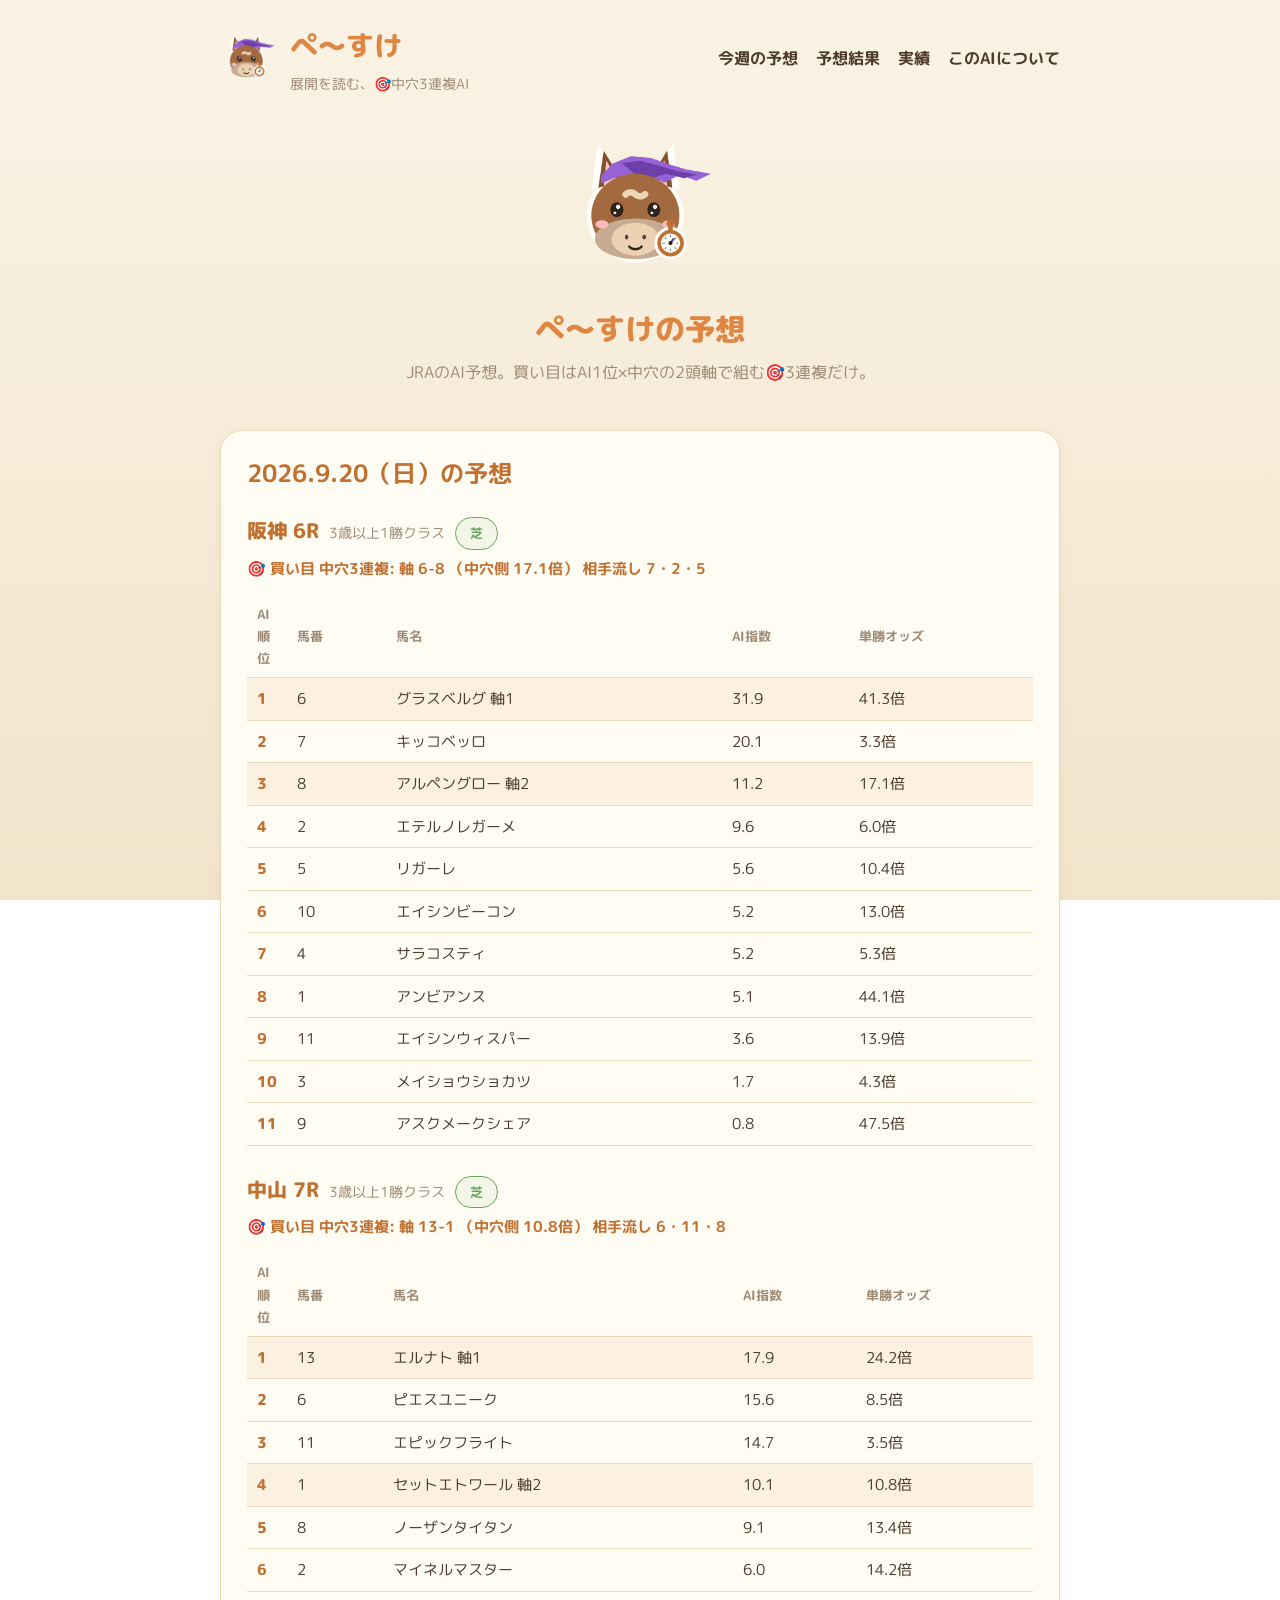
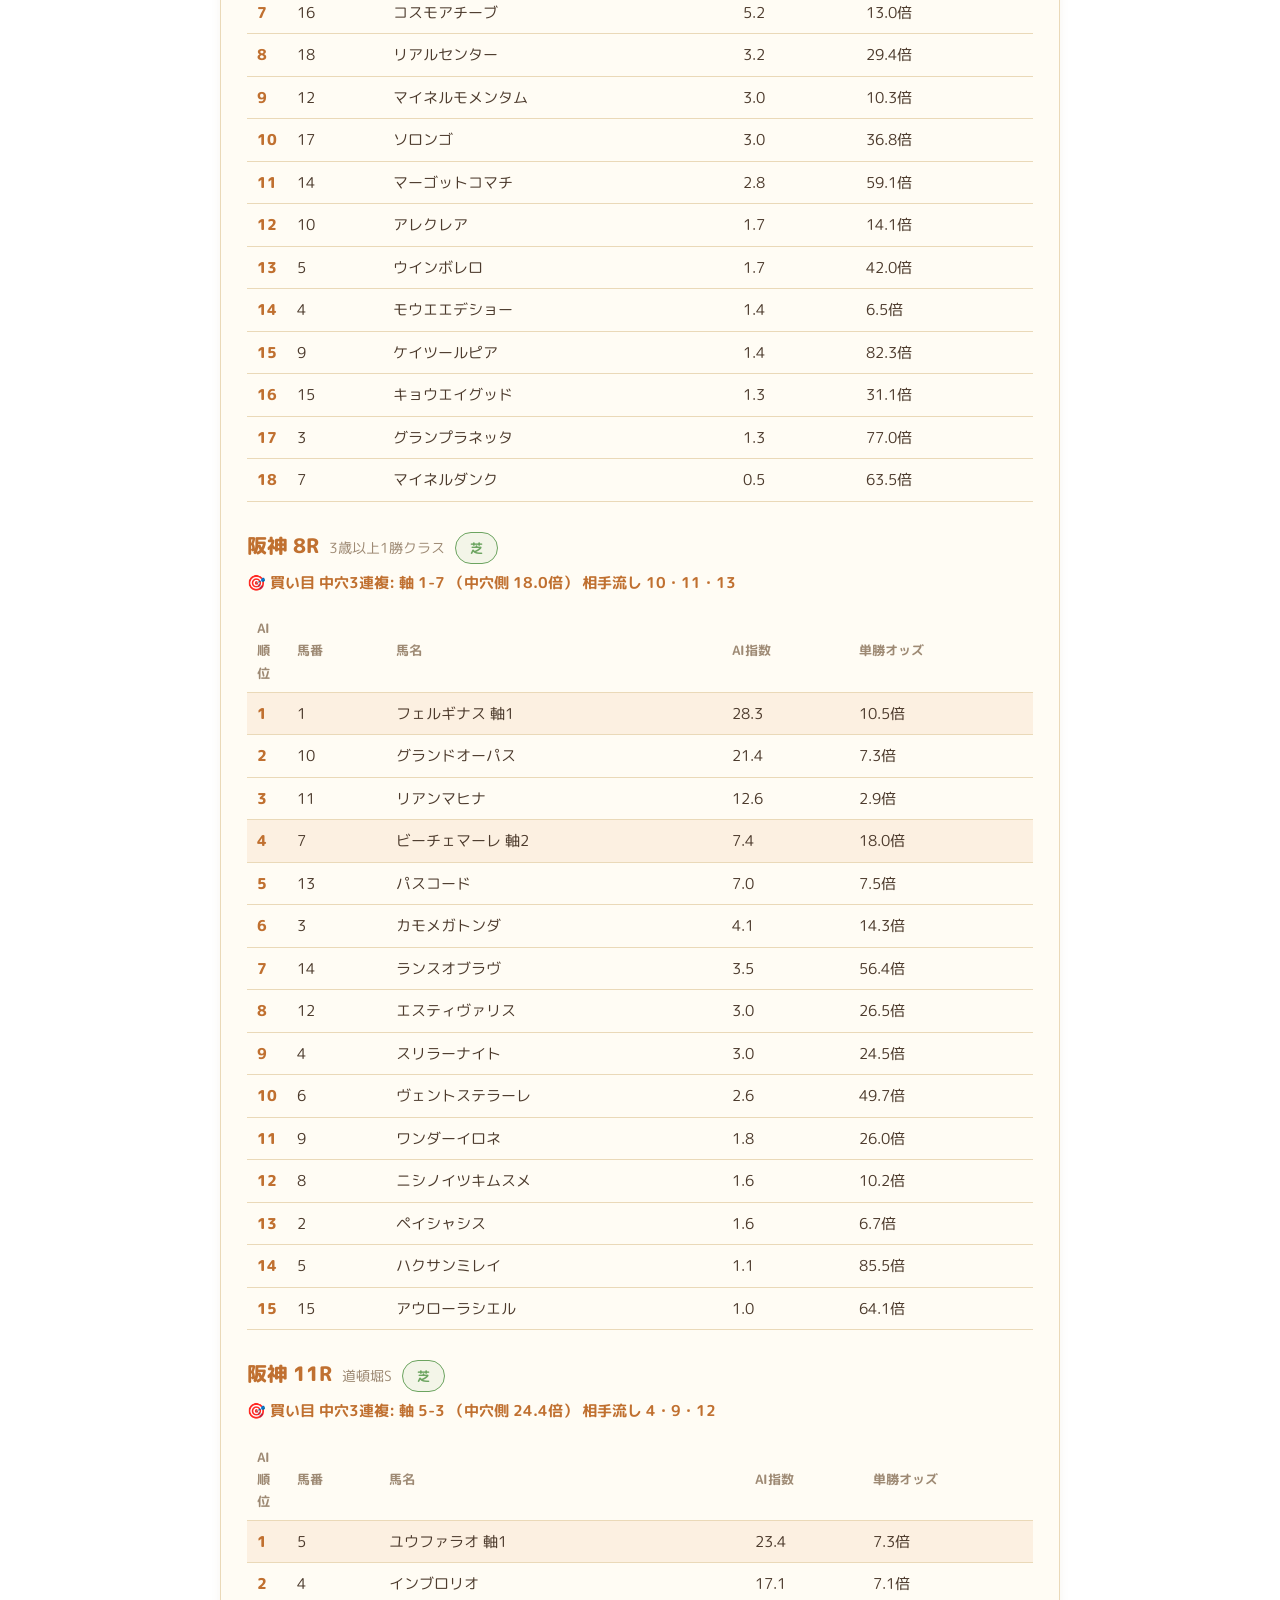
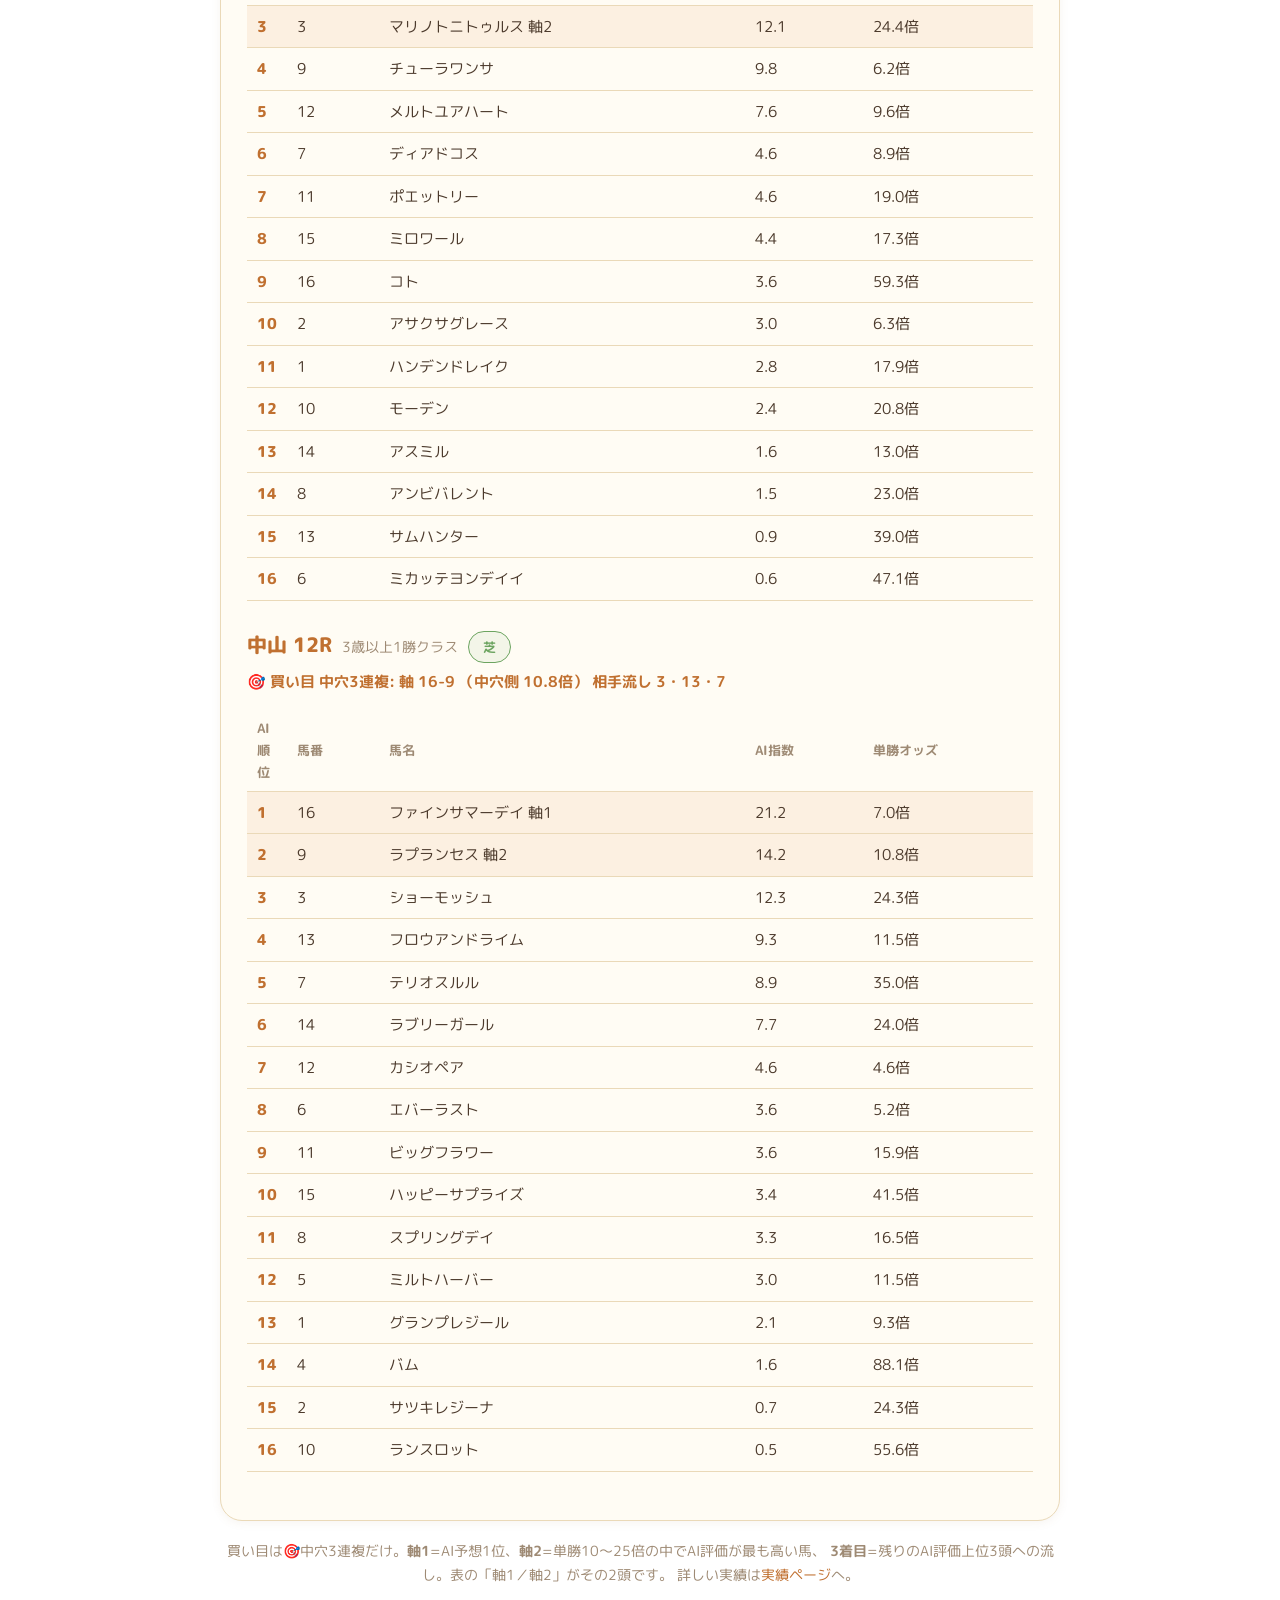
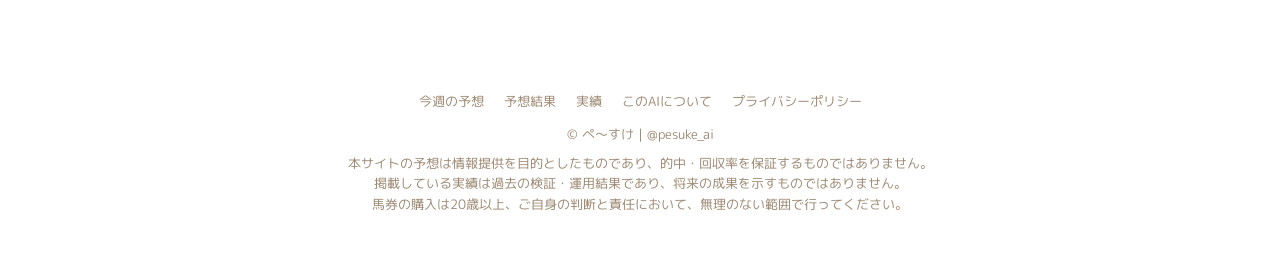
==== commit 3f8a52ee: "update site content" ====
--- a/index.html
+++ b/index.html
@@ -762,305 +762,6 @@
     
   </div>
   
-  <div class="card">
-    <h2 style="margin-top:0;color:var(--gold-dark);">2026.9.19（土）の予想</h2>
-    
-    <div style="margin-bottom:26px;">
-      <div class="race-head">
-        <span class="venue">中山 4R</span>
-        <span class="name">2歳新馬</span>
-        <span class="badge">芝</span>
-      </div>
-      
-      <p style="margin:2px 0 14px;font-size:15px;color:var(--gold-dark);font-weight:700;">
-        🎯 買い目 中穴3連複: 軸 10-14
-        （中穴側 10.9倍）
-        相手流し 7・15・11
-      </p>
-      
-      
-      <table class="board">
-        <thead><tr><th>AI順位</th><th>馬番</th><th>馬名</th><th>AI指数</th><th>単勝オッズ</th></tr></thead>
-        <tbody>
-        
-          <tr class="pick">
-            <td class="rank">1</td>
-            <td><span class="num">10</span></td>
-            <td>フクチャンヨシ 軸1</td>
-            <td>54.1</td>
-            <td>5.7倍</td>
-          </tr>
-        
-          <tr class="pick">
-            <td class="rank">2</td>
-            <td><span class="num">14</span></td>
-            <td>ペルラビアンカ 軸2</td>
-            <td>7.2</td>
-            <td>10.9倍</td>
-          </tr>
-        
-          <tr>
-            <td class="rank">3</td>
-            <td><span class="num">7</span></td>
-            <td>アマルレイナ</td>
-            <td>6.6</td>
-            <td>32.8倍</td>
-          </tr>
-        
-          <tr>
-            <td class="rank">4</td>
-            <td><span class="num">15</span></td>
-            <td>イキデイナセ</td>
-            <td>4.6</td>
-            <td>46.0倍</td>
-          </tr>
-        
-          <tr>
-            <td class="rank">5</td>
-            <td><span class="num">11</span></td>
-            <td>プリマラクーン</td>
-            <td>4.1</td>
-            <td>29.4倍</td>
-          </tr>
-        
-          <tr>
-            <td class="rank">6</td>
-            <td><span class="num">9</span></td>
-            <td>ニホンノヨアケゼヨ</td>
-            <td>4.0</td>
-            <td>20.3倍</td>
-          </tr>
-        
-          <tr>
-            <td class="rank">7</td>
-            <td><span class="num">8</span></td>
-            <td>スヴァラ</td>
-            <td>3.8</td>
-            <td>40.9倍</td>
-          </tr>
-        
-          <tr>
-            <td class="rank">8</td>
-            <td><span class="num">5</span></td>
-            <td>シルバーノリダー</td>
-            <td>3.3</td>
-            <td>9.9倍</td>
-          </tr>
-        
-          <tr>
-            <td class="rank">9</td>
-            <td><span class="num">1</span></td>
-            <td>ロジパンドラ</td>
-            <td>2.4</td>
-            <td>9.3倍</td>
-          </tr>
-        
-          <tr>
-            <td class="rank">10</td>
-            <td><span class="num">16</span></td>
-            <td>キャンディメモリー</td>
-            <td>1.9</td>
-            <td>29.7倍</td>
-          </tr>
-        
-          <tr>
-            <td class="rank">11</td>
-            <td><span class="num">6</span></td>
-            <td>ルナロマンティカ</td>
-            <td>1.8</td>
-            <td>5.0倍</td>
-          </tr>
-        
-          <tr>
-            <td class="rank">12</td>
-            <td><span class="num">3</span></td>
-            <td>シウンハゴロモ</td>
-            <td>1.6</td>
-            <td>20.1倍</td>
-          </tr>
-        
-          <tr>
-            <td class="rank">13</td>
-            <td><span class="num">4</span></td>
-            <td>サンエルディーケー</td>
-            <td>1.4</td>
-            <td>49.6倍</td>
-          </tr>
-        
-          <tr>
-            <td class="rank">14</td>
-            <td><span class="num">2</span></td>
-            <td>ゼーゲルン</td>
-            <td>1.2</td>
-            <td>4.5倍</td>
-          </tr>
-        
-          <tr>
-            <td class="rank">15</td>
-            <td><span class="num">12</span></td>
-            <td>ニシノハナカケル</td>
-            <td>1.1</td>
-            <td>28.5倍</td>
-          </tr>
-        
-          <tr>
-            <td class="rank">16</td>
-            <td><span class="num">13</span></td>
-            <td>シクラメン</td>
-            <td>0.6</td>
-            <td>16.5倍</td>
-          </tr>
-        
-        </tbody>
-      </table>
-      
-    </div>
-    
-    <div style="margin-bottom:26px;">
-      <div class="race-head">
-        <span class="venue">阪神 10R</span>
-        <span class="name">北摂特別</span>
-        <span class="badge">芝</span>
-      </div>
-      
-      <p style="margin:2px 0 14px;font-size:15px;color:var(--gold-dark);font-weight:700;">
-        🎯 買い目 中穴3連複: 軸 1-5
-        （中穴側 11.4倍）
-        相手流し 12・6・7
-      </p>
-      
-      
-      <table class="board">
-        <thead><tr><th>AI順位</th><th>馬番</th><th>馬名</th><th>AI指数</th><th>単勝オッズ</th></tr></thead>
-        <tbody>
-        
-          <tr class="pick">
-            <td class="rank">1</td>
-            <td><span class="num">1</span></td>
-            <td>タマモブラウンタイ 軸1</td>
-            <td>27.1</td>
-            <td>7.6倍</td>
-          </tr>
-        
-          <tr>
-            <td class="rank">2</td>
-            <td><span class="num">12</span></td>
-            <td>ビーアイフォルテ</td>
-            <td>17.5</td>
-            <td>98.8倍</td>
-          </tr>
-        
-          <tr>
-            <td class="rank">3</td>
-            <td><span class="num">6</span></td>
-            <td>リヴァイ</td>
-            <td>9.9</td>
-            <td>2.9倍</td>
-          </tr>
-        
-          <tr>
-            <td class="rank">4</td>
-            <td><span class="num">7</span></td>
-            <td>タガノアンファン</td>
-            <td>9.9</td>
-            <td>6.8倍</td>
-          </tr>
-        
-          <tr class="pick">
-            <td class="rank">5</td>
-            <td><span class="num">5</span></td>
-            <td>ダノンキラウェア 軸2</td>
-            <td>6.0</td>
-            <td>11.4倍</td>
-          </tr>
-        
-          <tr>
-            <td class="rank">6</td>
-            <td><span class="num">13</span></td>
-            <td>ウチュウノセカイ</td>
-            <td>5.7</td>
-            <td>39.1倍</td>
-          </tr>
-        
-          <tr>
-            <td class="rank">7</td>
-            <td><span class="num">11</span></td>
-            <td>ミキノバカラ</td>
-            <td>4.7</td>
-            <td>30.6倍</td>
-          </tr>
-        
-          <tr>
-            <td class="rank">8</td>
-            <td><span class="num">3</span></td>
-            <td>ハルオーブ</td>
-            <td>3.6</td>
-            <td>28.9倍</td>
-          </tr>
-        
-          <tr>
-            <td class="rank">9</td>
-            <td><span class="num">2</span></td>
-            <td>スネーフリンガ</td>
-            <td>3.6</td>
-            <td>12.1倍</td>
-          </tr>
-        
-          <tr>
-            <td class="rank">10</td>
-            <td><span class="num">4</span></td>
-            <td>ノボリリア</td>
-            <td>3.4</td>
-            <td>3.9倍</td>
-          </tr>
-        
-          <tr>
-            <td class="rank">11</td>
-            <td><span class="num">14</span></td>
-            <td>ヤマニンレセディ</td>
-            <td>3.0</td>
-            <td>82.5倍</td>
-          </tr>
-        
-          <tr>
-            <td class="rank">12</td>
-            <td><span class="num">8</span></td>
-            <td>サンライズプルート</td>
-            <td>2.9</td>
-            <td>57.9倍</td>
-          </tr>
-        
-          <tr>
-            <td class="rank">13</td>
-            <td><span class="num">15</span></td>
-            <td>インフローレ</td>
-            <td>1.1</td>
-            <td>37.8倍</td>
-          </tr>
-        
-          <tr>
-            <td class="rank">14</td>
-            <td><span class="num">10</span></td>
-            <td>ヒーローインチーフ</td>
-            <td>1.0</td>
-            <td>22.3倍</td>
-          </tr>
-        
-          <tr>
-            <td class="rank">15</td>
-            <td><span class="num">9</span></td>
-            <td>ジューンキートス</td>
-            <td>0.6</td>
-            <td>102.1倍</td>
-          </tr>
-        
-        </tbody>
-      </table>
-      
-    </div>
-    
-  </div>
-  
 
 
 <p style="text-align:center;color:var(--grey);font-size:14px;">
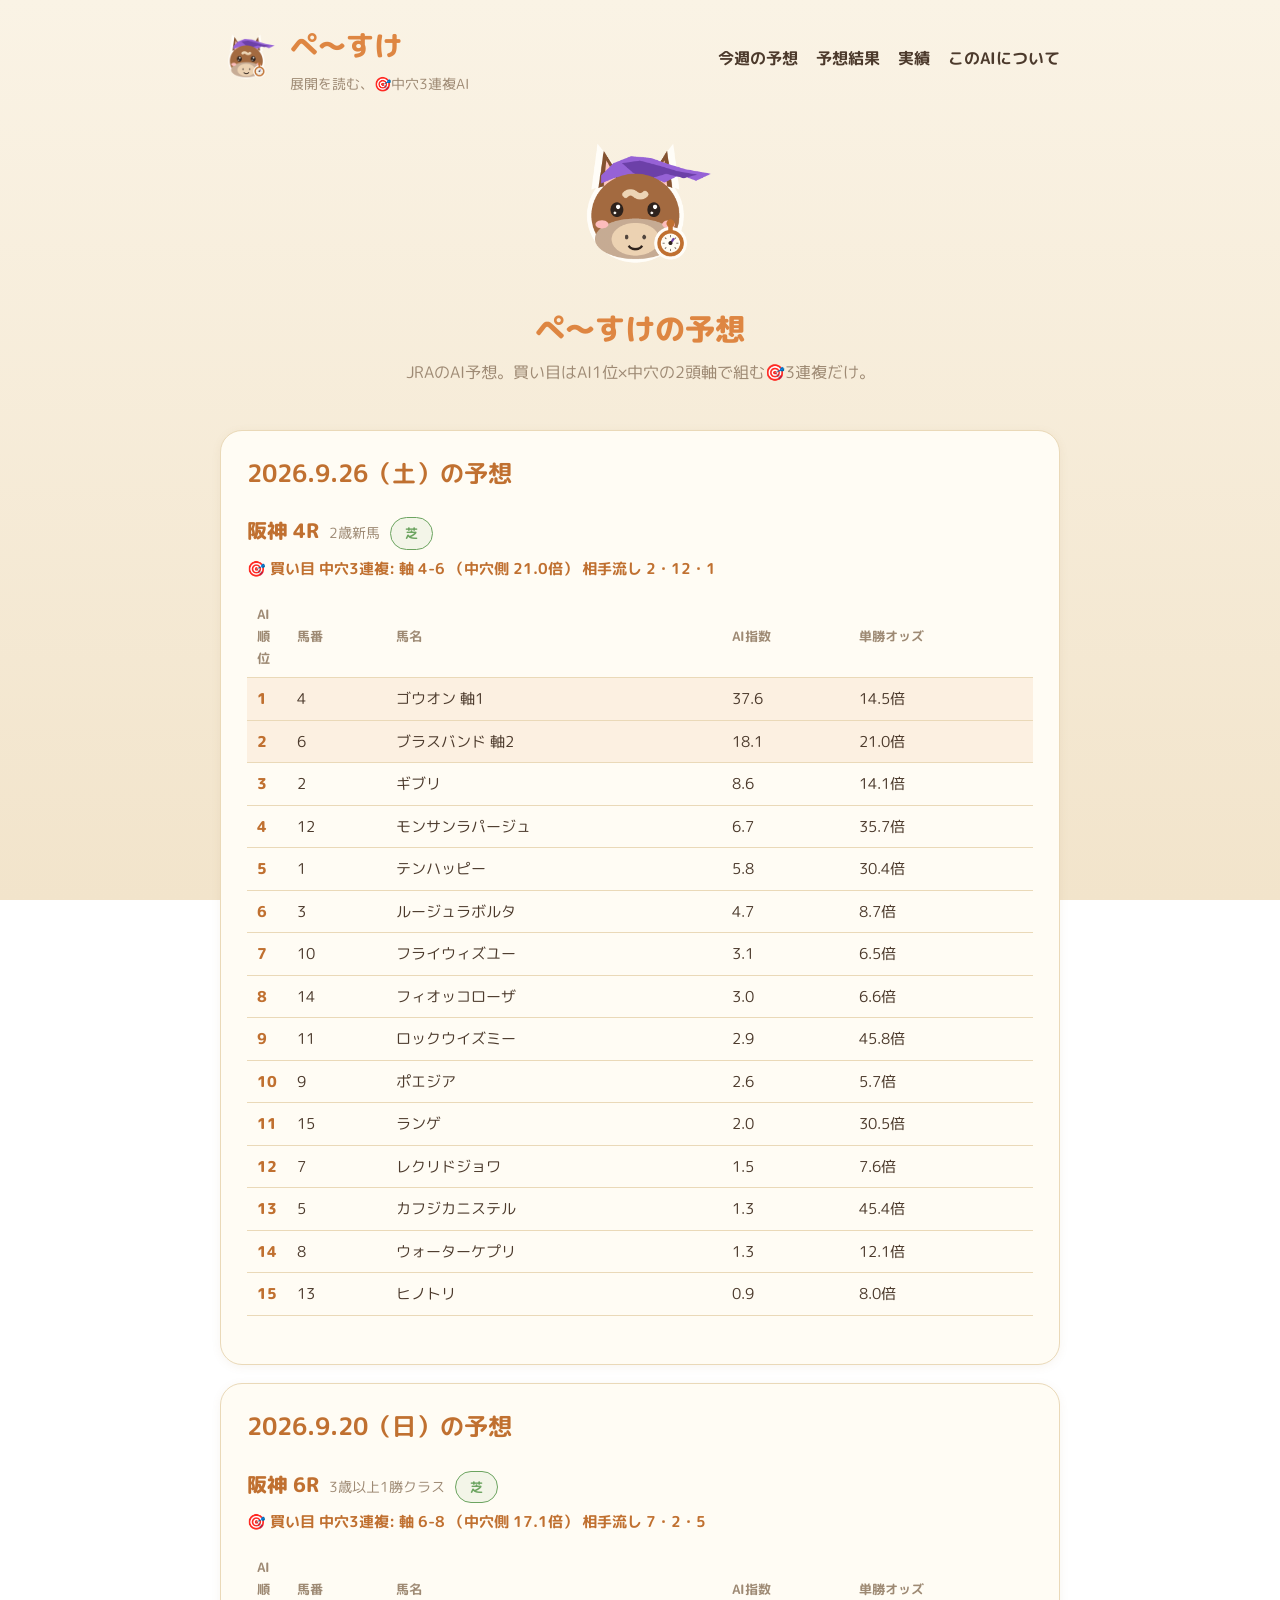
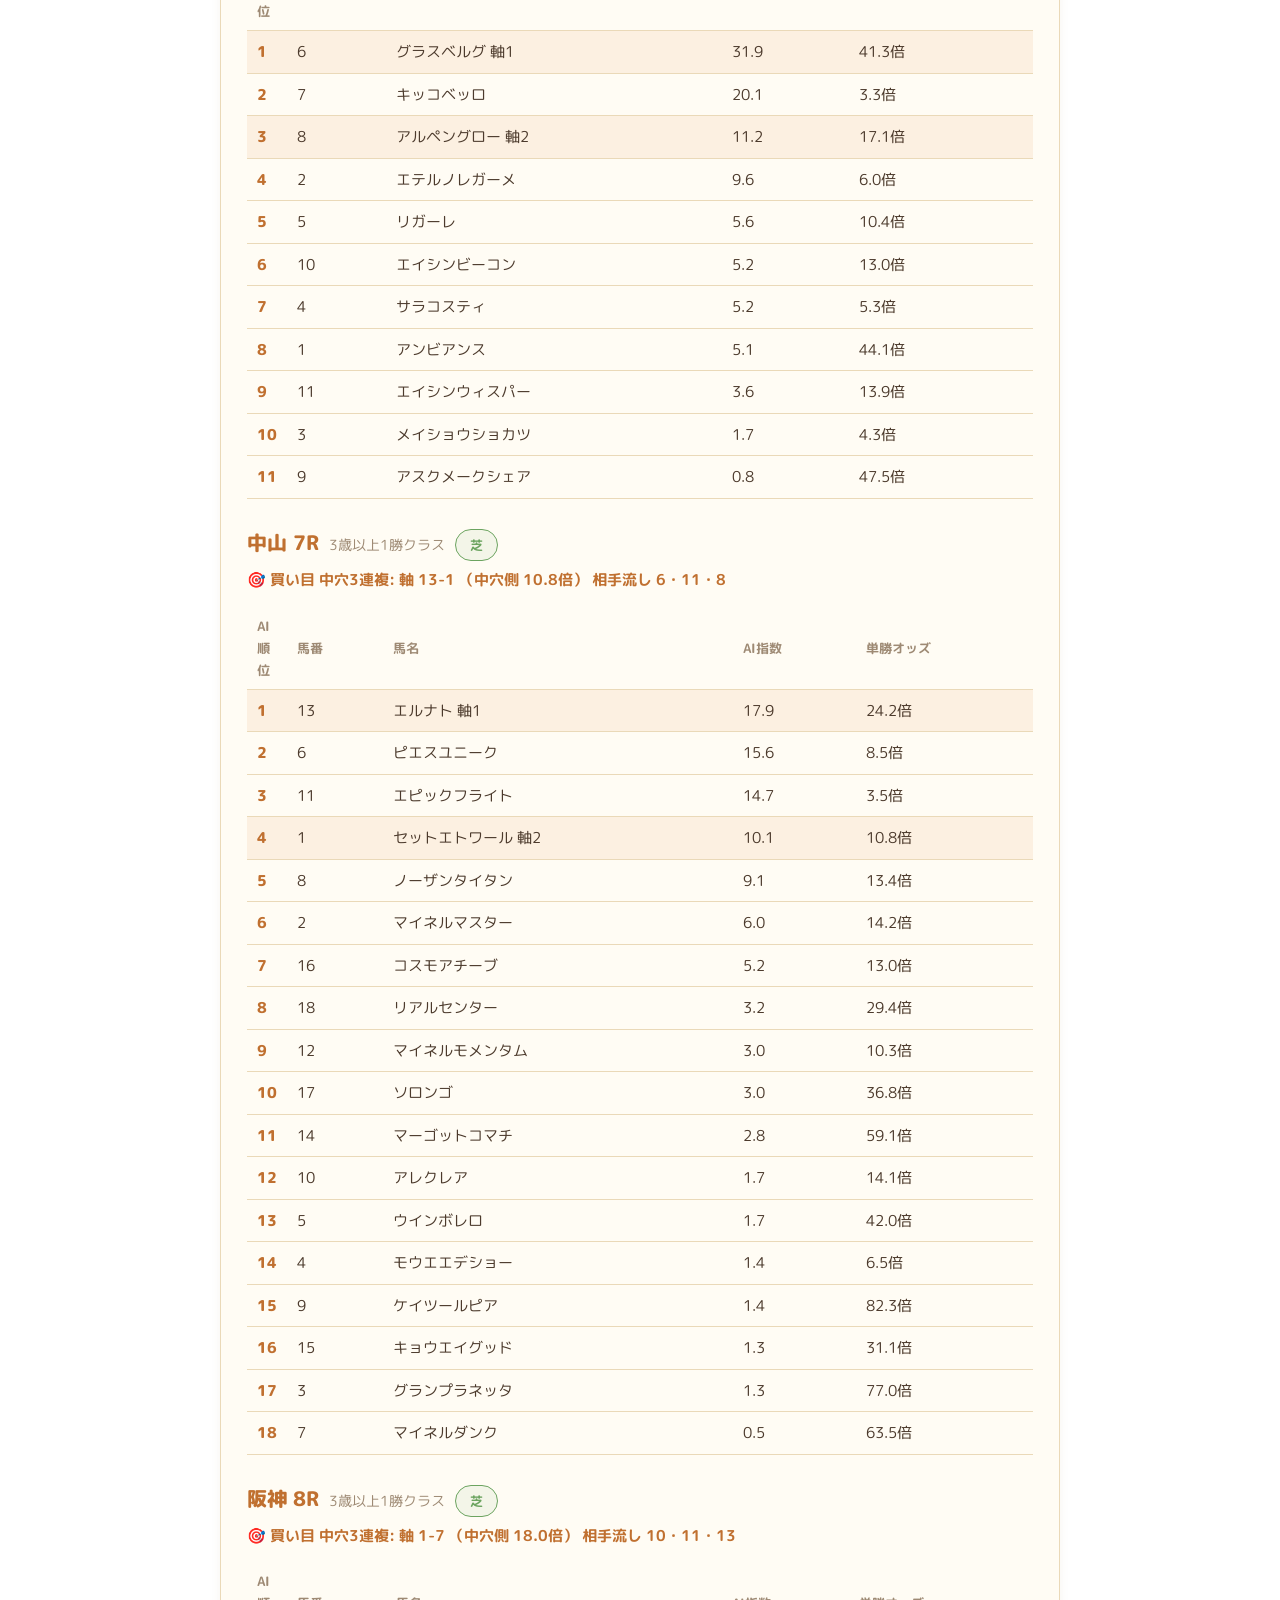
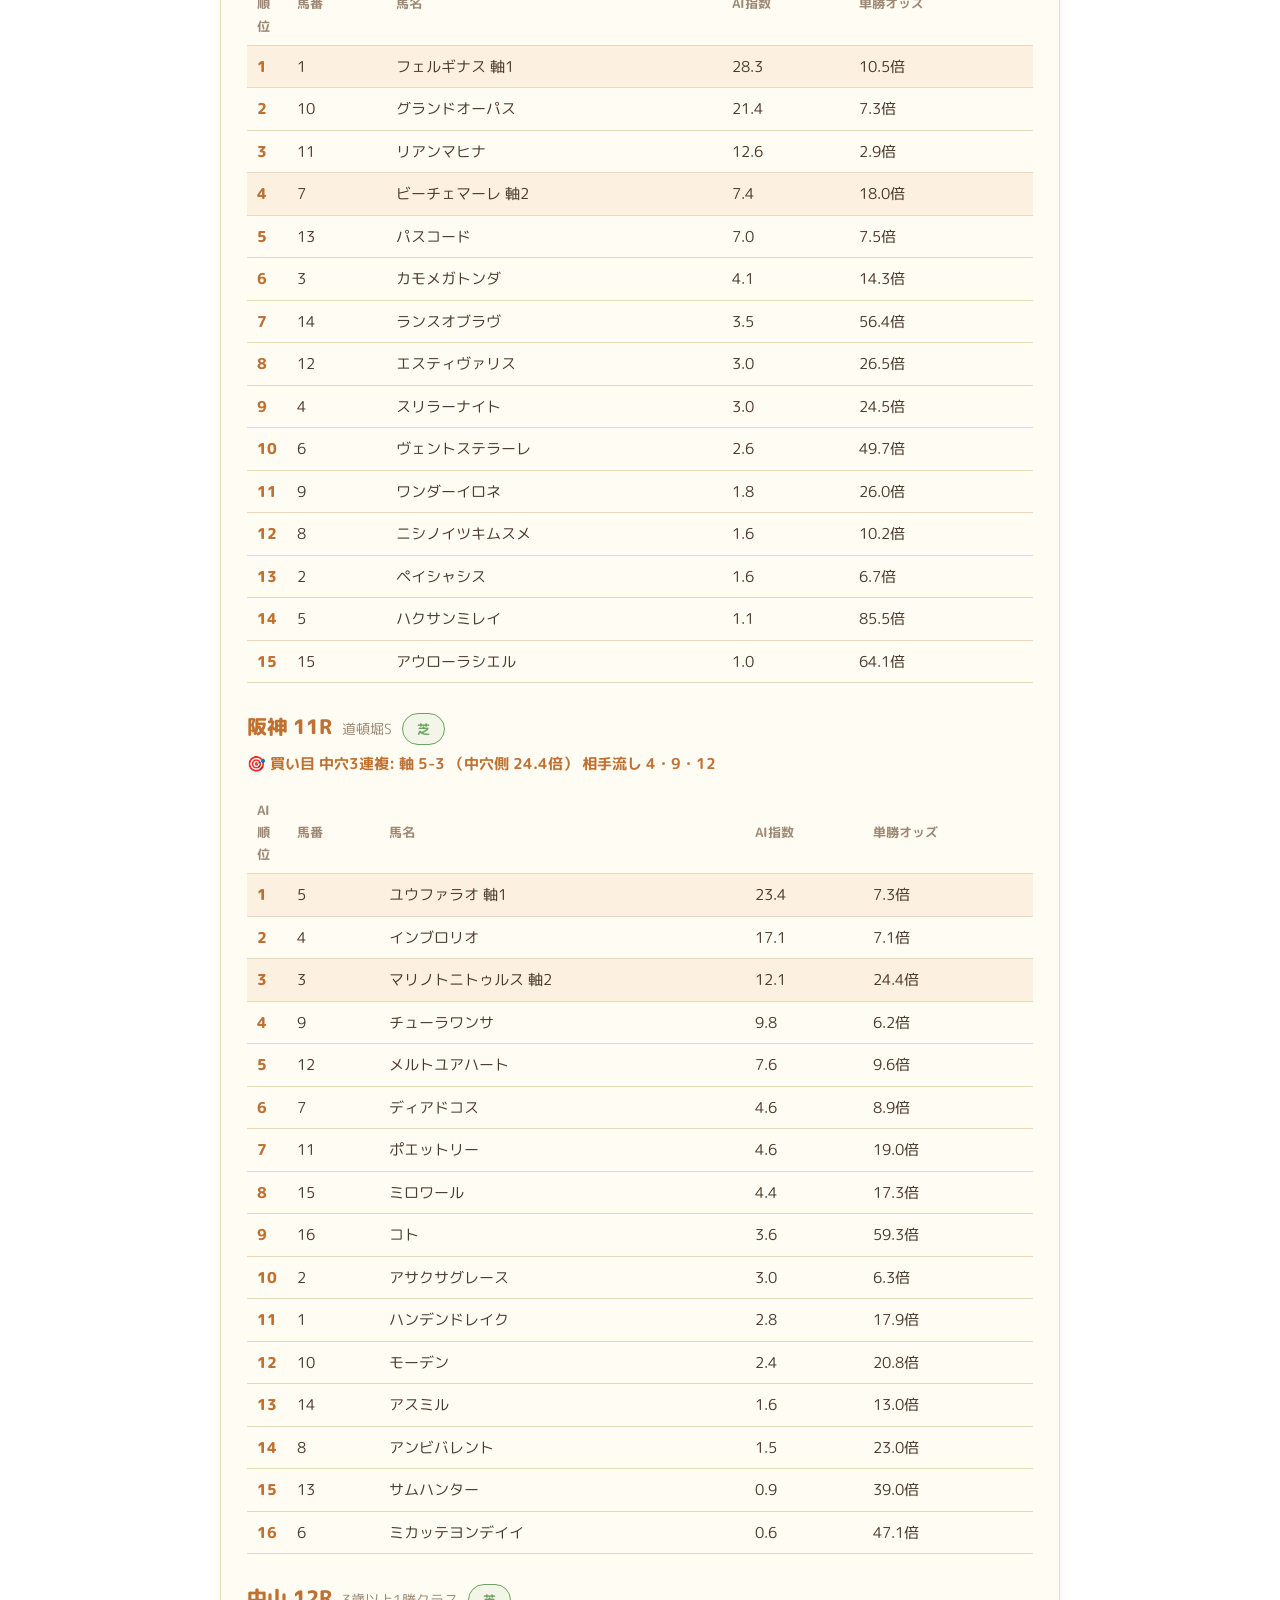
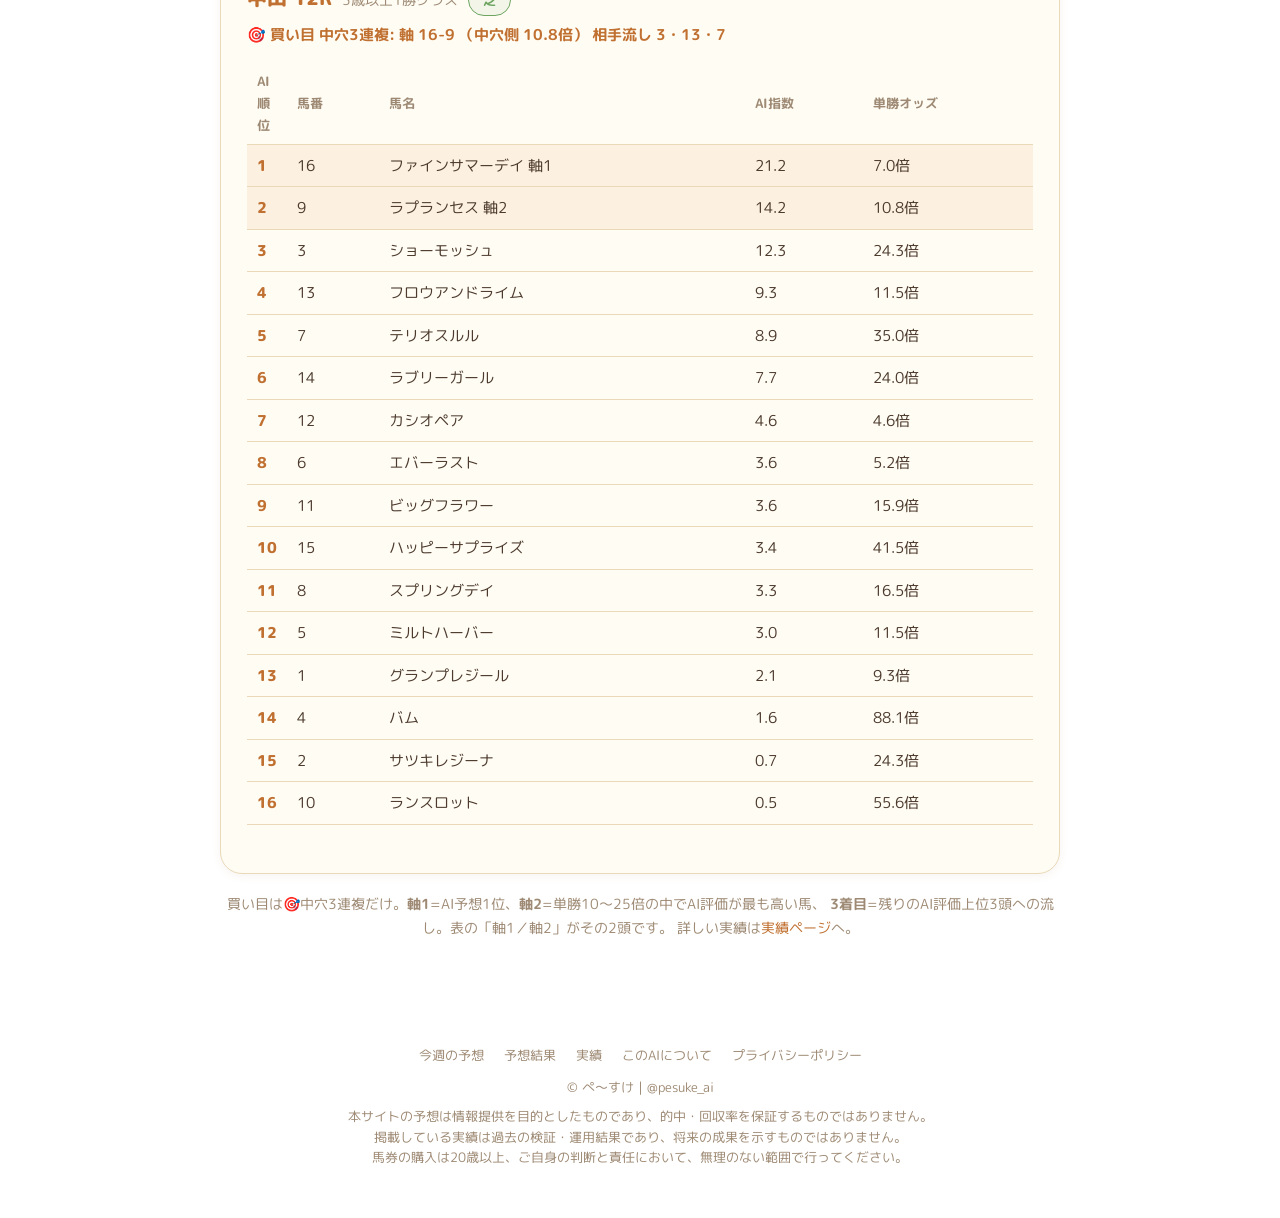
==== commit 6460f859: "update site content" ====
--- a/index.html
+++ b/index.html
@@ -35,6 +35,154 @@
 
   
   <div class="card">
+    <h2 style="margin-top:0;color:var(--gold-dark);">2026.9.26（土）の予想</h2>
+    
+    <div style="margin-bottom:26px;">
+      <div class="race-head">
+        <span class="venue">阪神 4R</span>
+        <span class="name">2歳新馬</span>
+        <span class="badge">芝</span>
+      </div>
+      
+      <p style="margin:2px 0 14px;font-size:15px;color:var(--gold-dark);font-weight:700;">
+        🎯 買い目 中穴3連複: 軸 4-6
+        （中穴側 21.0倍）
+        相手流し 2・12・1
+      </p>
+      
+      
+      <table class="board">
+        <thead><tr><th>AI順位</th><th>馬番</th><th>馬名</th><th>AI指数</th><th>単勝オッズ</th></tr></thead>
+        <tbody>
+        
+          <tr class="pick">
+            <td class="rank">1</td>
+            <td><span class="num">4</span></td>
+            <td>ゴウオン 軸1</td>
+            <td>37.6</td>
+            <td>14.5倍</td>
+          </tr>
+        
+          <tr class="pick">
+            <td class="rank">2</td>
+            <td><span class="num">6</span></td>
+            <td>ブラスバンド 軸2</td>
+            <td>18.1</td>
+            <td>21.0倍</td>
+          </tr>
+        
+          <tr>
+            <td class="rank">3</td>
+            <td><span class="num">2</span></td>
+            <td>ギブリ</td>
+            <td>8.6</td>
+            <td>14.1倍</td>
+          </tr>
+        
+          <tr>
+            <td class="rank">4</td>
+            <td><span class="num">12</span></td>
+            <td>モンサンラパージュ</td>
+            <td>6.7</td>
+            <td>35.7倍</td>
+          </tr>
+        
+          <tr>
+            <td class="rank">5</td>
+            <td><span class="num">1</span></td>
+            <td>テンハッピー</td>
+            <td>5.8</td>
+            <td>30.4倍</td>
+          </tr>
+        
+          <tr>
+            <td class="rank">6</td>
+            <td><span class="num">3</span></td>
+            <td>ルージュラボルタ</td>
+            <td>4.7</td>
+            <td>8.7倍</td>
+          </tr>
+        
+          <tr>
+            <td class="rank">7</td>
+            <td><span class="num">10</span></td>
+            <td>フライウィズユー</td>
+            <td>3.1</td>
+            <td>6.5倍</td>
+          </tr>
+        
+          <tr>
+            <td class="rank">8</td>
+            <td><span class="num">14</span></td>
+            <td>フィオッコローザ</td>
+            <td>3.0</td>
+            <td>6.6倍</td>
+          </tr>
+        
+          <tr>
+            <td class="rank">9</td>
+            <td><span class="num">11</span></td>
+            <td>ロックウイズミー</td>
+            <td>2.9</td>
+            <td>45.8倍</td>
+          </tr>
+        
+          <tr>
+            <td class="rank">10</td>
+            <td><span class="num">9</span></td>
+            <td>ポエジア</td>
+            <td>2.6</td>
+            <td>5.7倍</td>
+          </tr>
+        
+          <tr>
+            <td class="rank">11</td>
+            <td><span class="num">15</span></td>
+            <td>ランゲ</td>
+            <td>2.0</td>
+            <td>30.5倍</td>
+          </tr>
+        
+          <tr>
+            <td class="rank">12</td>
+            <td><span class="num">7</span></td>
+            <td>レクリドジョワ</td>
+            <td>1.5</td>
+            <td>7.6倍</td>
+          </tr>
+        
+          <tr>
+            <td class="rank">13</td>
+            <td><span class="num">5</span></td>
+            <td>カフジカニステル</td>
+            <td>1.3</td>
+            <td>45.4倍</td>
+          </tr>
+        
+          <tr>
+            <td class="rank">14</td>
+            <td><span class="num">8</span></td>
+            <td>ウォーターケプリ</td>
+            <td>1.3</td>
+            <td>12.1倍</td>
+          </tr>
+        
+          <tr>
+            <td class="rank">15</td>
+            <td><span class="num">13</span></td>
+            <td>ヒノトリ</td>
+            <td>0.9</td>
+            <td>8.0倍</td>
+          </tr>
+        
+        </tbody>
+      </table>
+      
+    </div>
+    
+  </div>
+  
+  <div class="card">
     <h2 style="margin-top:0;color:var(--gold-dark);">2026.9.20（日）の予想</h2>
     
     <div style="margin-bottom:26px;">
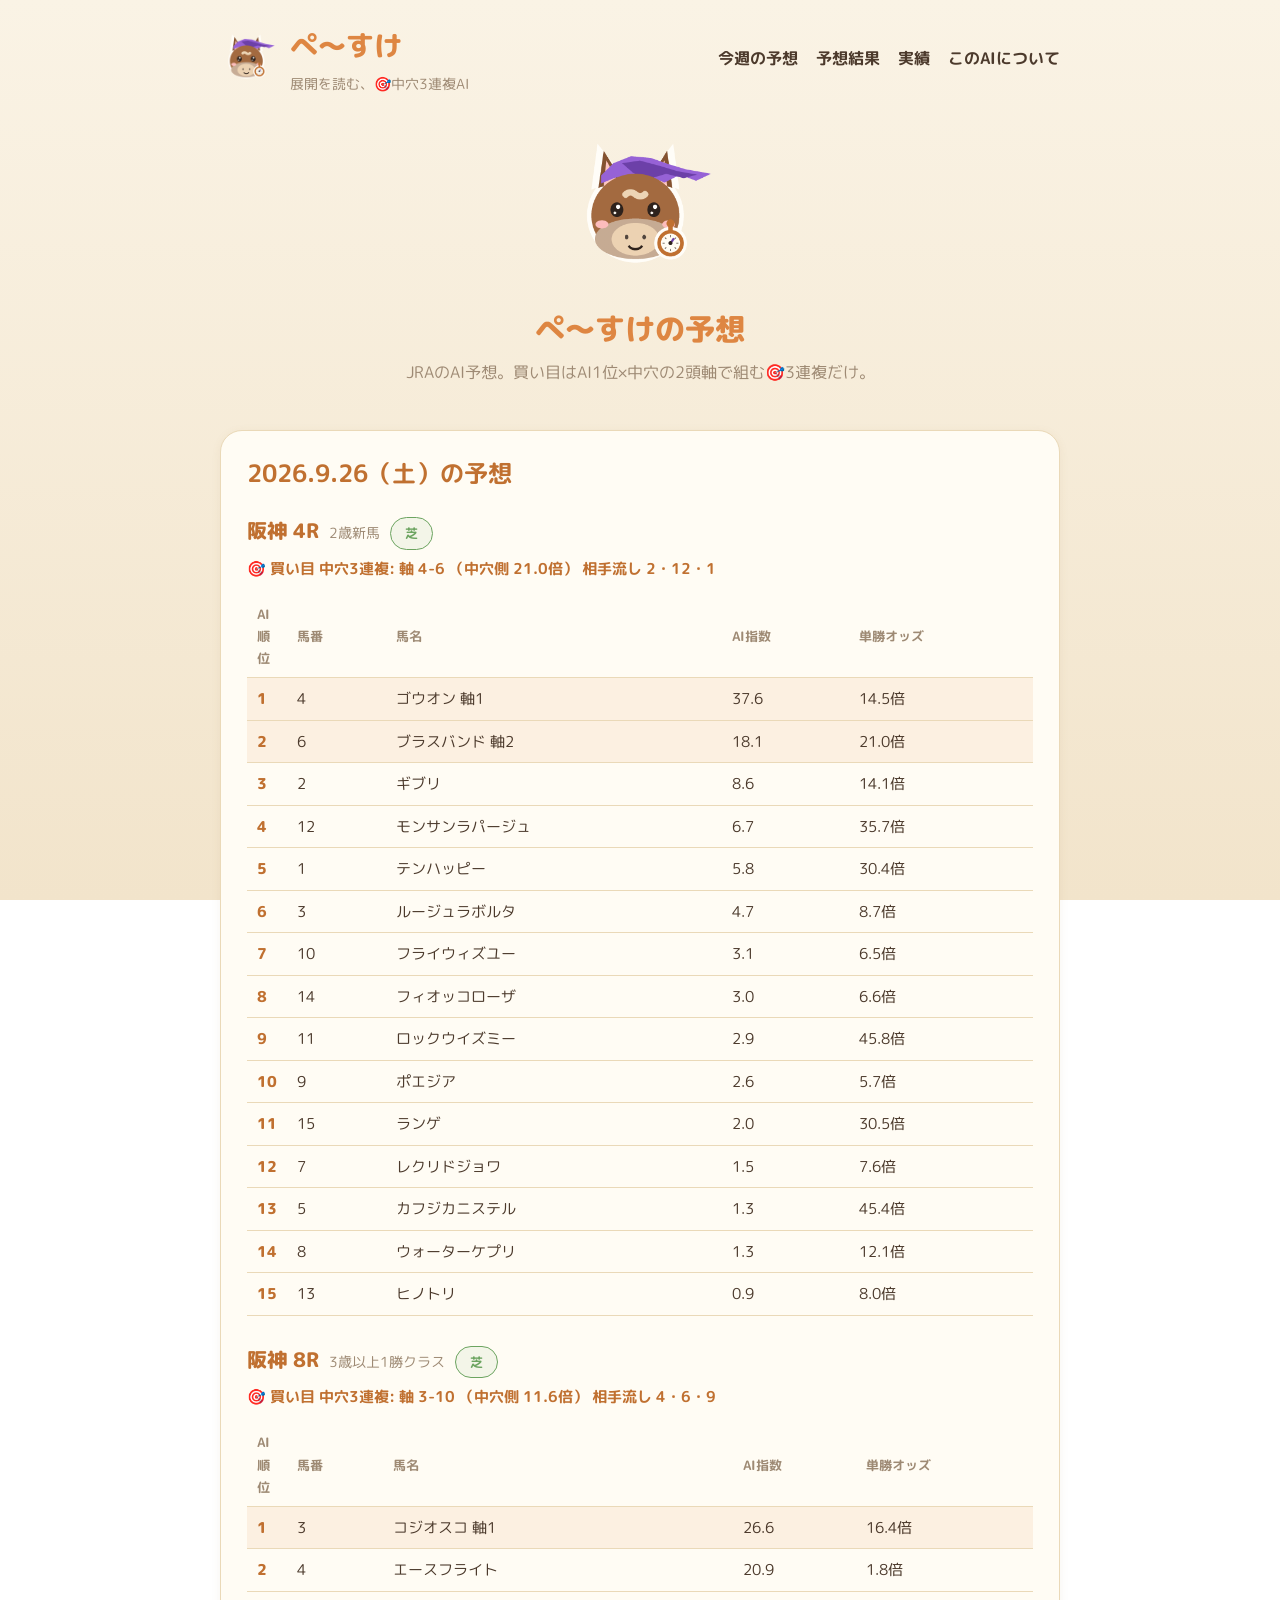
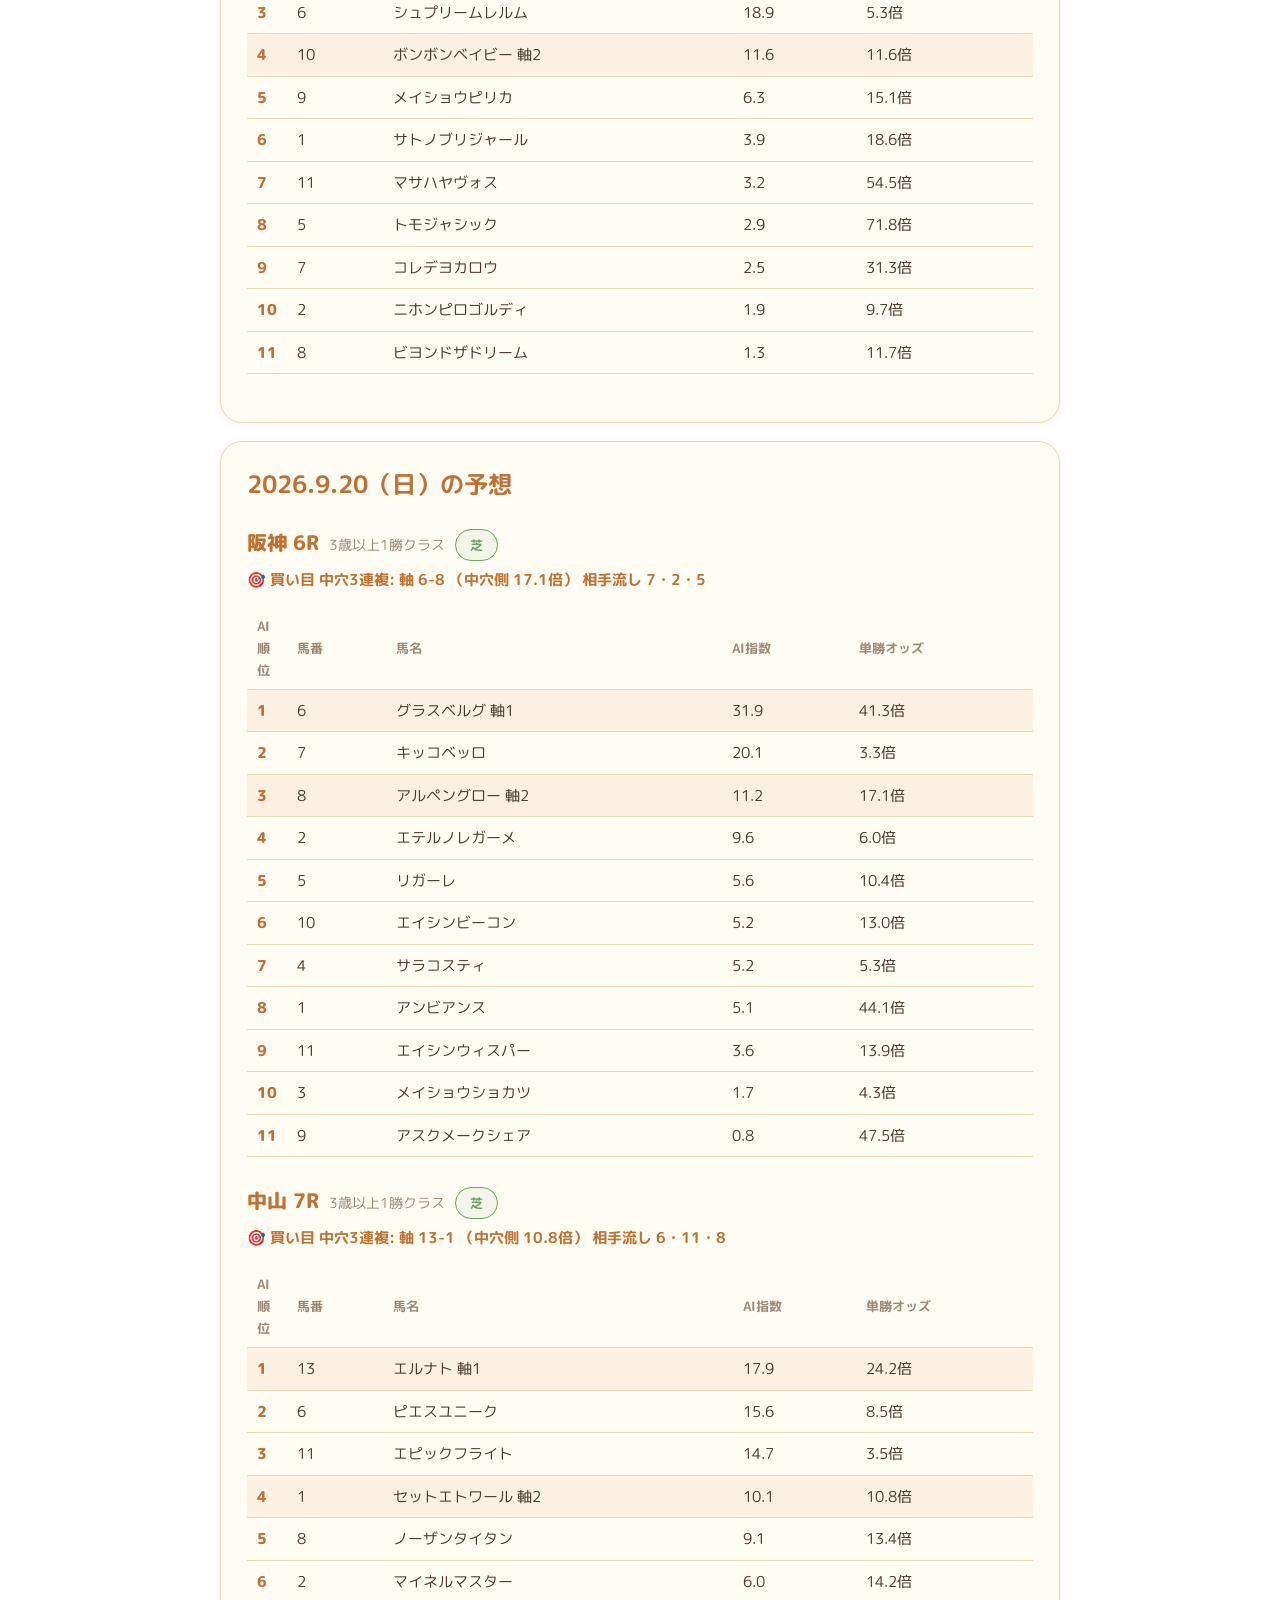
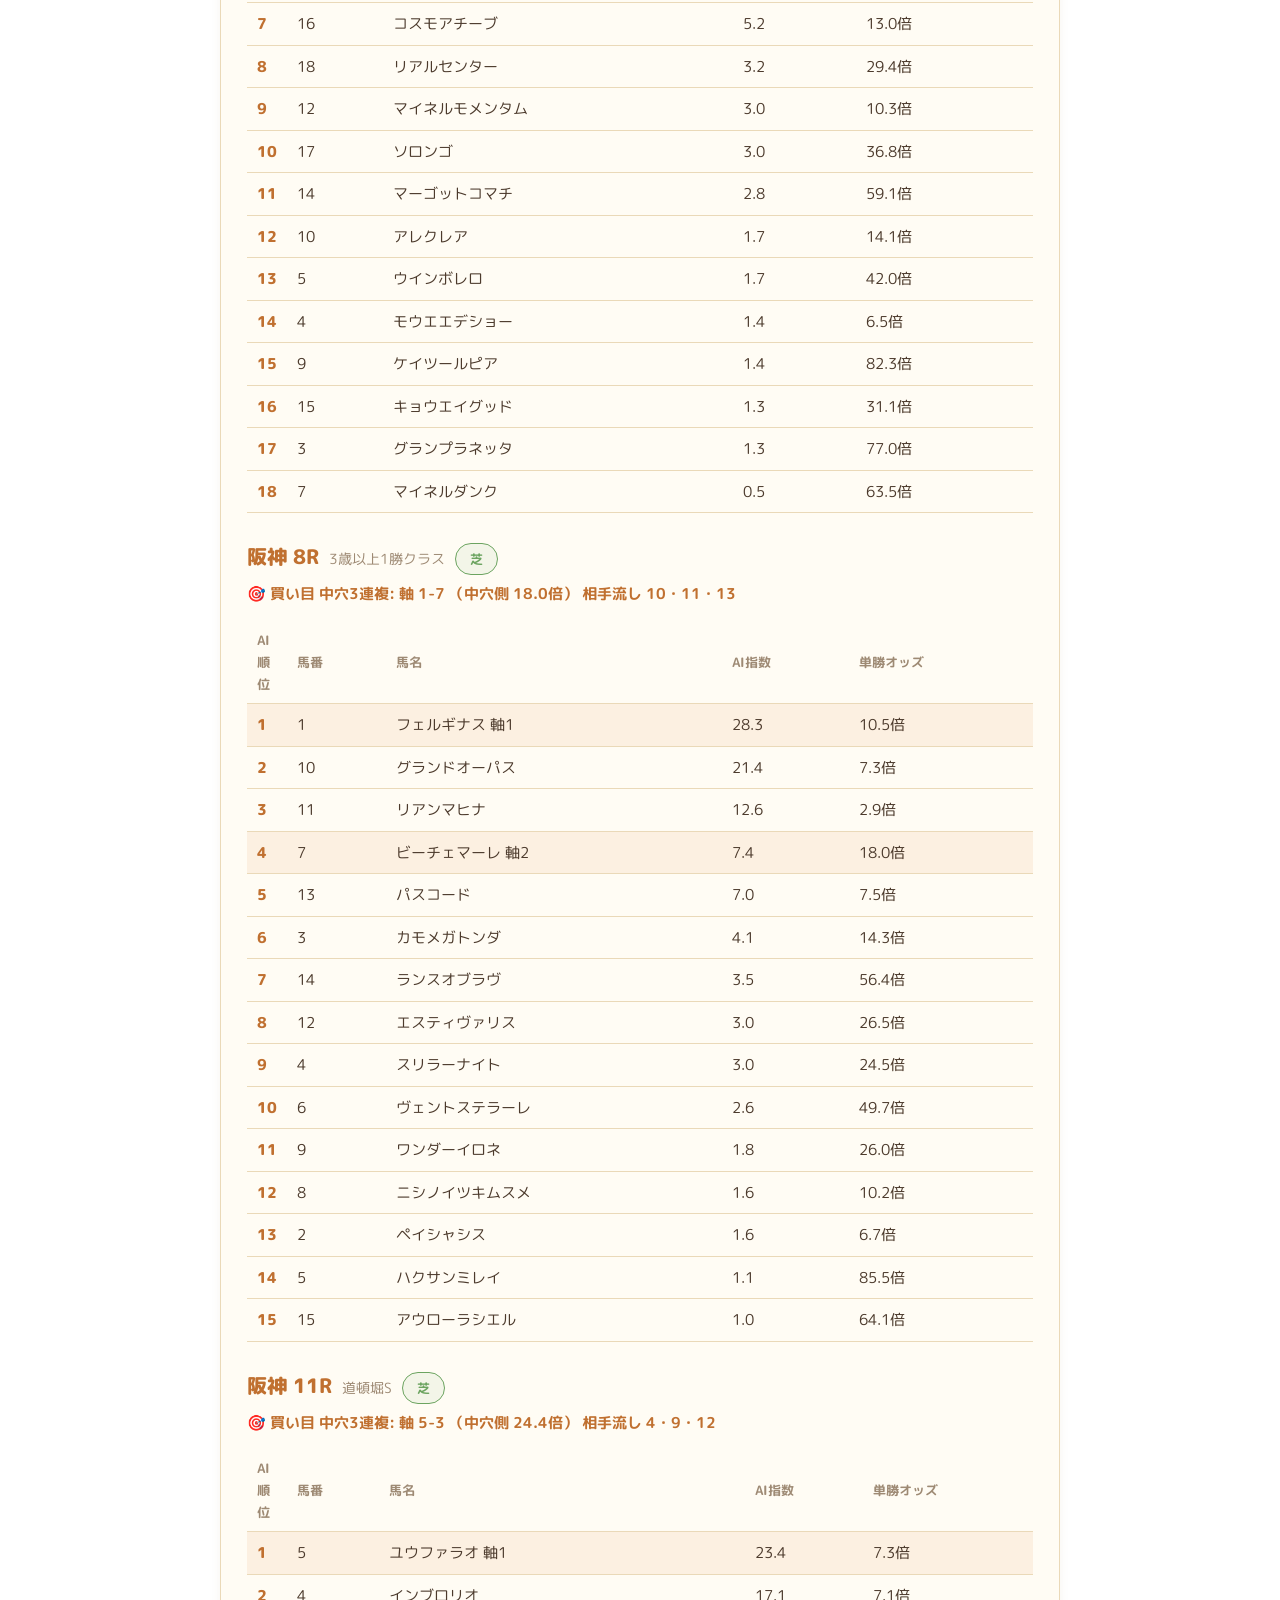
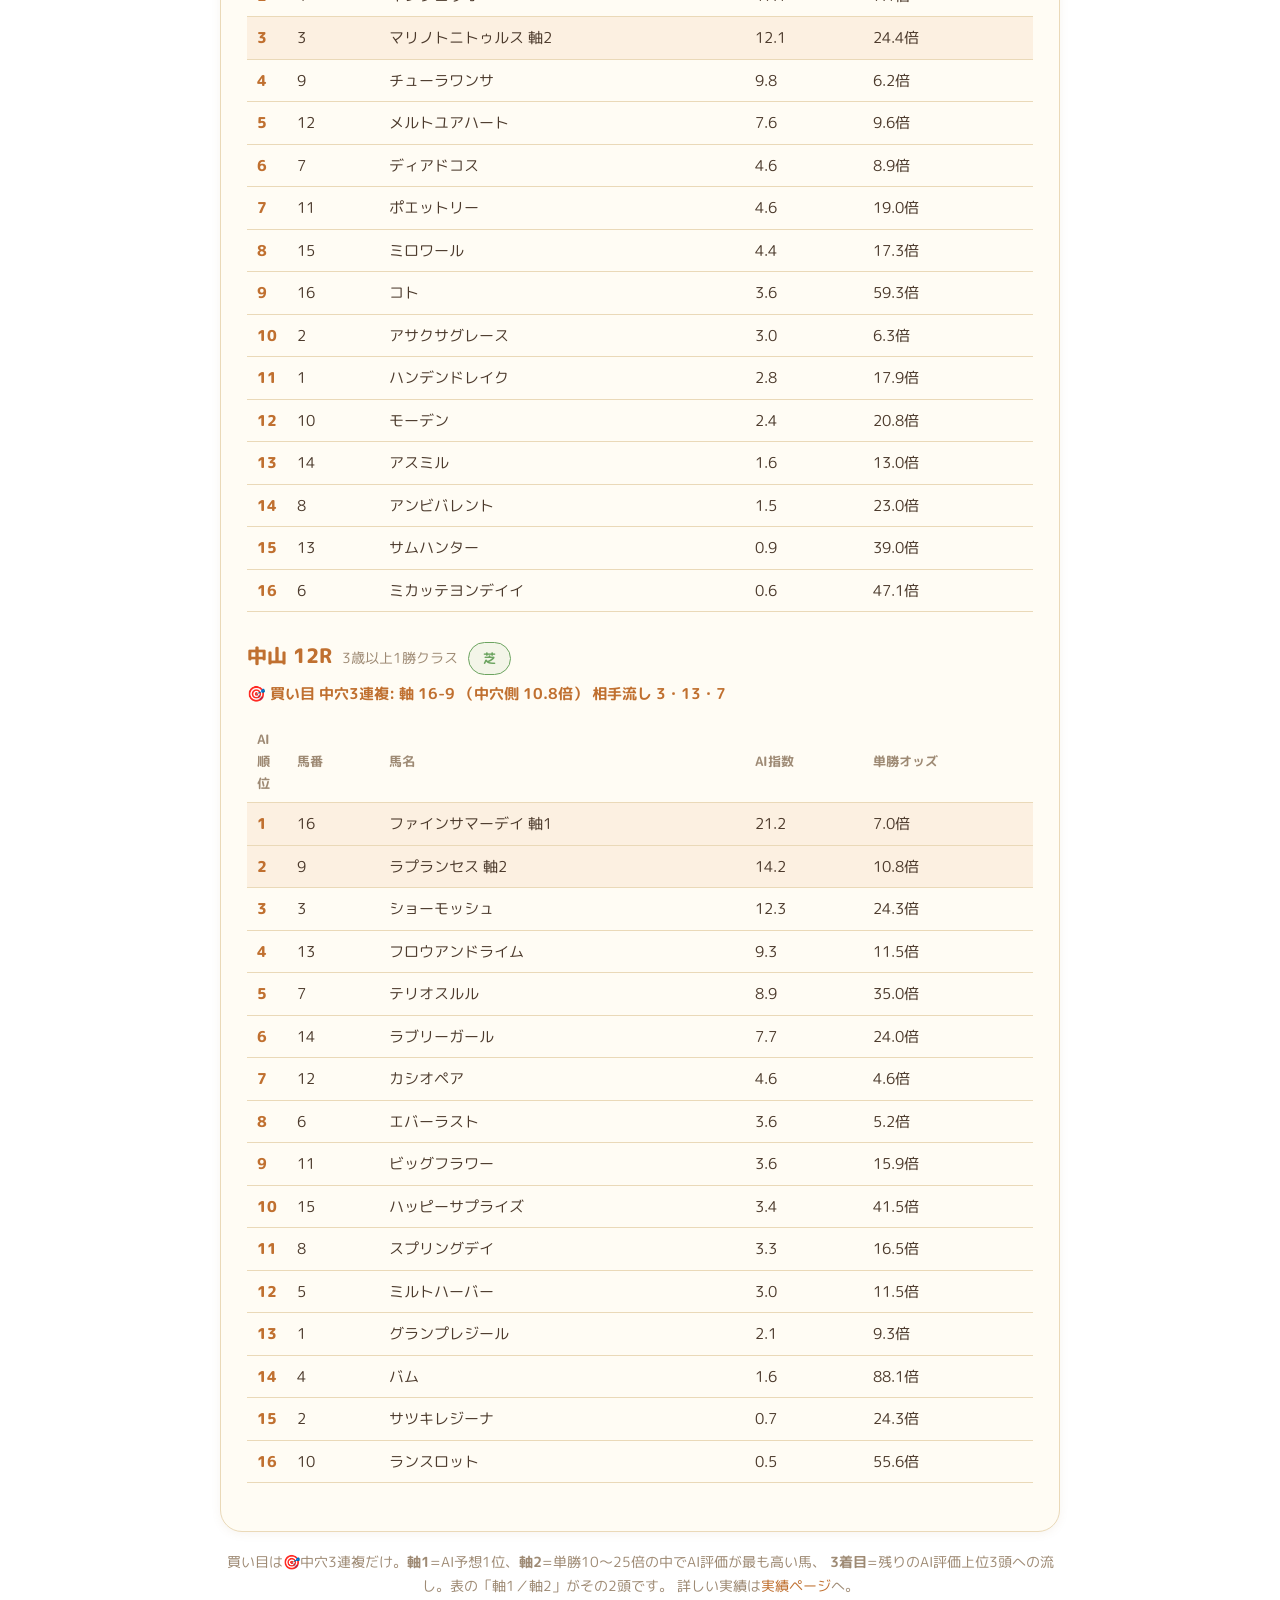
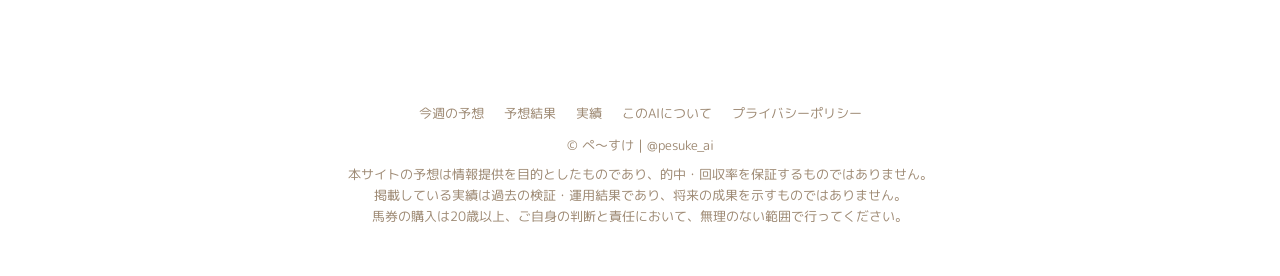
==== commit 5cf47303: "update site content" ====
--- a/index.html
+++ b/index.html
@@ -180,6 +180,117 @@
       
     </div>
     
+    <div style="margin-bottom:26px;">
+      <div class="race-head">
+        <span class="venue">阪神 8R</span>
+        <span class="name">3歳以上1勝クラス</span>
+        <span class="badge">芝</span>
+      </div>
+      
+      <p style="margin:2px 0 14px;font-size:15px;color:var(--gold-dark);font-weight:700;">
+        🎯 買い目 中穴3連複: 軸 3-10
+        （中穴側 11.6倍）
+        相手流し 4・6・9
+      </p>
+      
+      
+      <table class="board">
+        <thead><tr><th>AI順位</th><th>馬番</th><th>馬名</th><th>AI指数</th><th>単勝オッズ</th></tr></thead>
+        <tbody>
+        
+          <tr class="pick">
+            <td class="rank">1</td>
+            <td><span class="num">3</span></td>
+            <td>コジオスコ 軸1</td>
+            <td>26.6</td>
+            <td>16.4倍</td>
+          </tr>
+        
+          <tr>
+            <td class="rank">2</td>
+            <td><span class="num">4</span></td>
+            <td>エースフライト</td>
+            <td>20.9</td>
+            <td>1.8倍</td>
+          </tr>
+        
+          <tr>
+            <td class="rank">3</td>
+            <td><span class="num">6</span></td>
+            <td>シュプリームレルム</td>
+            <td>18.9</td>
+            <td>5.3倍</td>
+          </tr>
+        
+          <tr class="pick">
+            <td class="rank">4</td>
+            <td><span class="num">10</span></td>
+            <td>ボンボンベイビー 軸2</td>
+            <td>11.6</td>
+            <td>11.6倍</td>
+          </tr>
+        
+          <tr>
+            <td class="rank">5</td>
+            <td><span class="num">9</span></td>
+            <td>メイショウピリカ</td>
+            <td>6.3</td>
+            <td>15.1倍</td>
+          </tr>
+        
+          <tr>
+            <td class="rank">6</td>
+            <td><span class="num">1</span></td>
+            <td>サトノブリジャール</td>
+            <td>3.9</td>
+            <td>18.6倍</td>
+          </tr>
+        
+          <tr>
+            <td class="rank">7</td>
+            <td><span class="num">11</span></td>
+            <td>マサハヤヴォス</td>
+            <td>3.2</td>
+            <td>54.5倍</td>
+          </tr>
+        
+          <tr>
+            <td class="rank">8</td>
+            <td><span class="num">5</span></td>
+            <td>トモジャシック</td>
+            <td>2.9</td>
+            <td>71.8倍</td>
+          </tr>
+        
+          <tr>
+            <td class="rank">9</td>
+            <td><span class="num">7</span></td>
+            <td>コレデヨカロウ</td>
+            <td>2.5</td>
+            <td>31.3倍</td>
+          </tr>
+        
+          <tr>
+            <td class="rank">10</td>
+            <td><span class="num">2</span></td>
+            <td>ニホンピロゴルディ</td>
+            <td>1.9</td>
+            <td>9.7倍</td>
+          </tr>
+        
+          <tr>
+            <td class="rank">11</td>
+            <td><span class="num">8</span></td>
+            <td>ビヨンドザドリーム</td>
+            <td>1.3</td>
+            <td>11.7倍</td>
+          </tr>
+        
+        </tbody>
+      </table>
+      
+    </div>
+    
   </div>
   
   <div class="card">
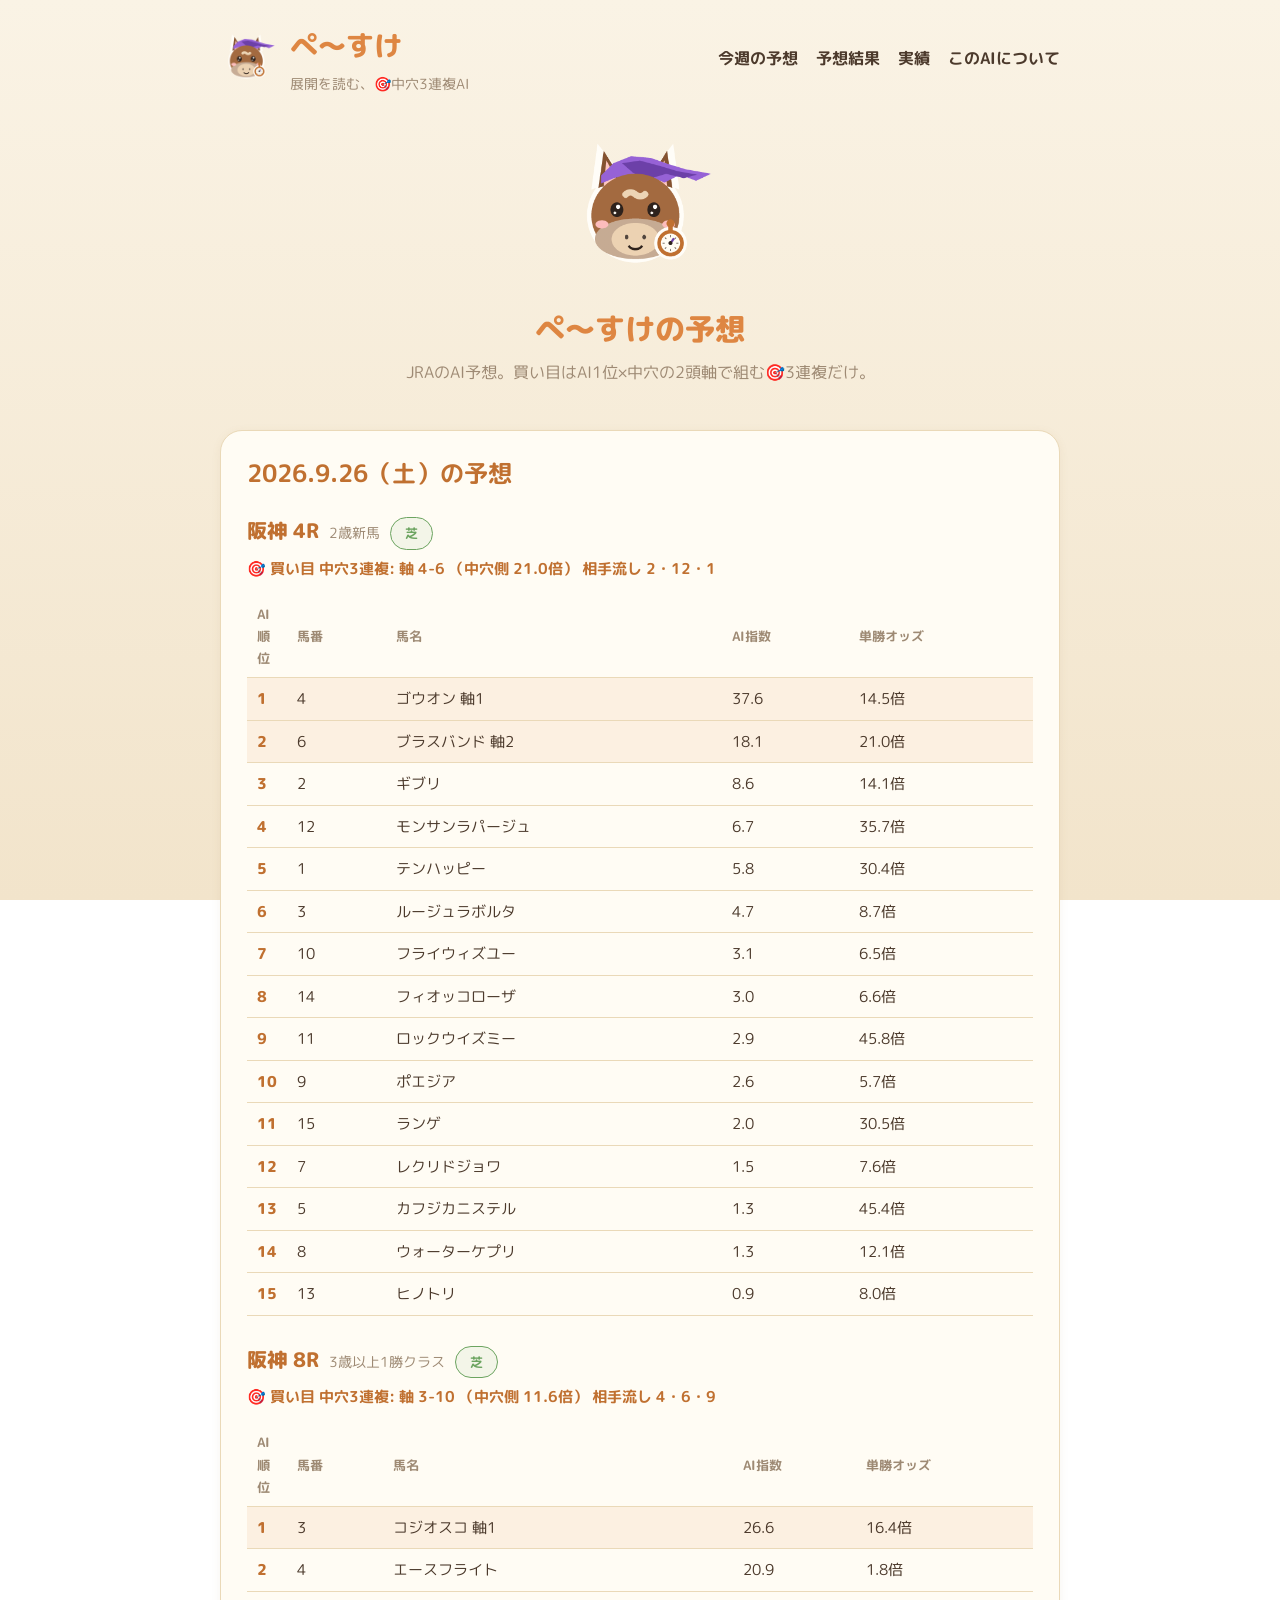
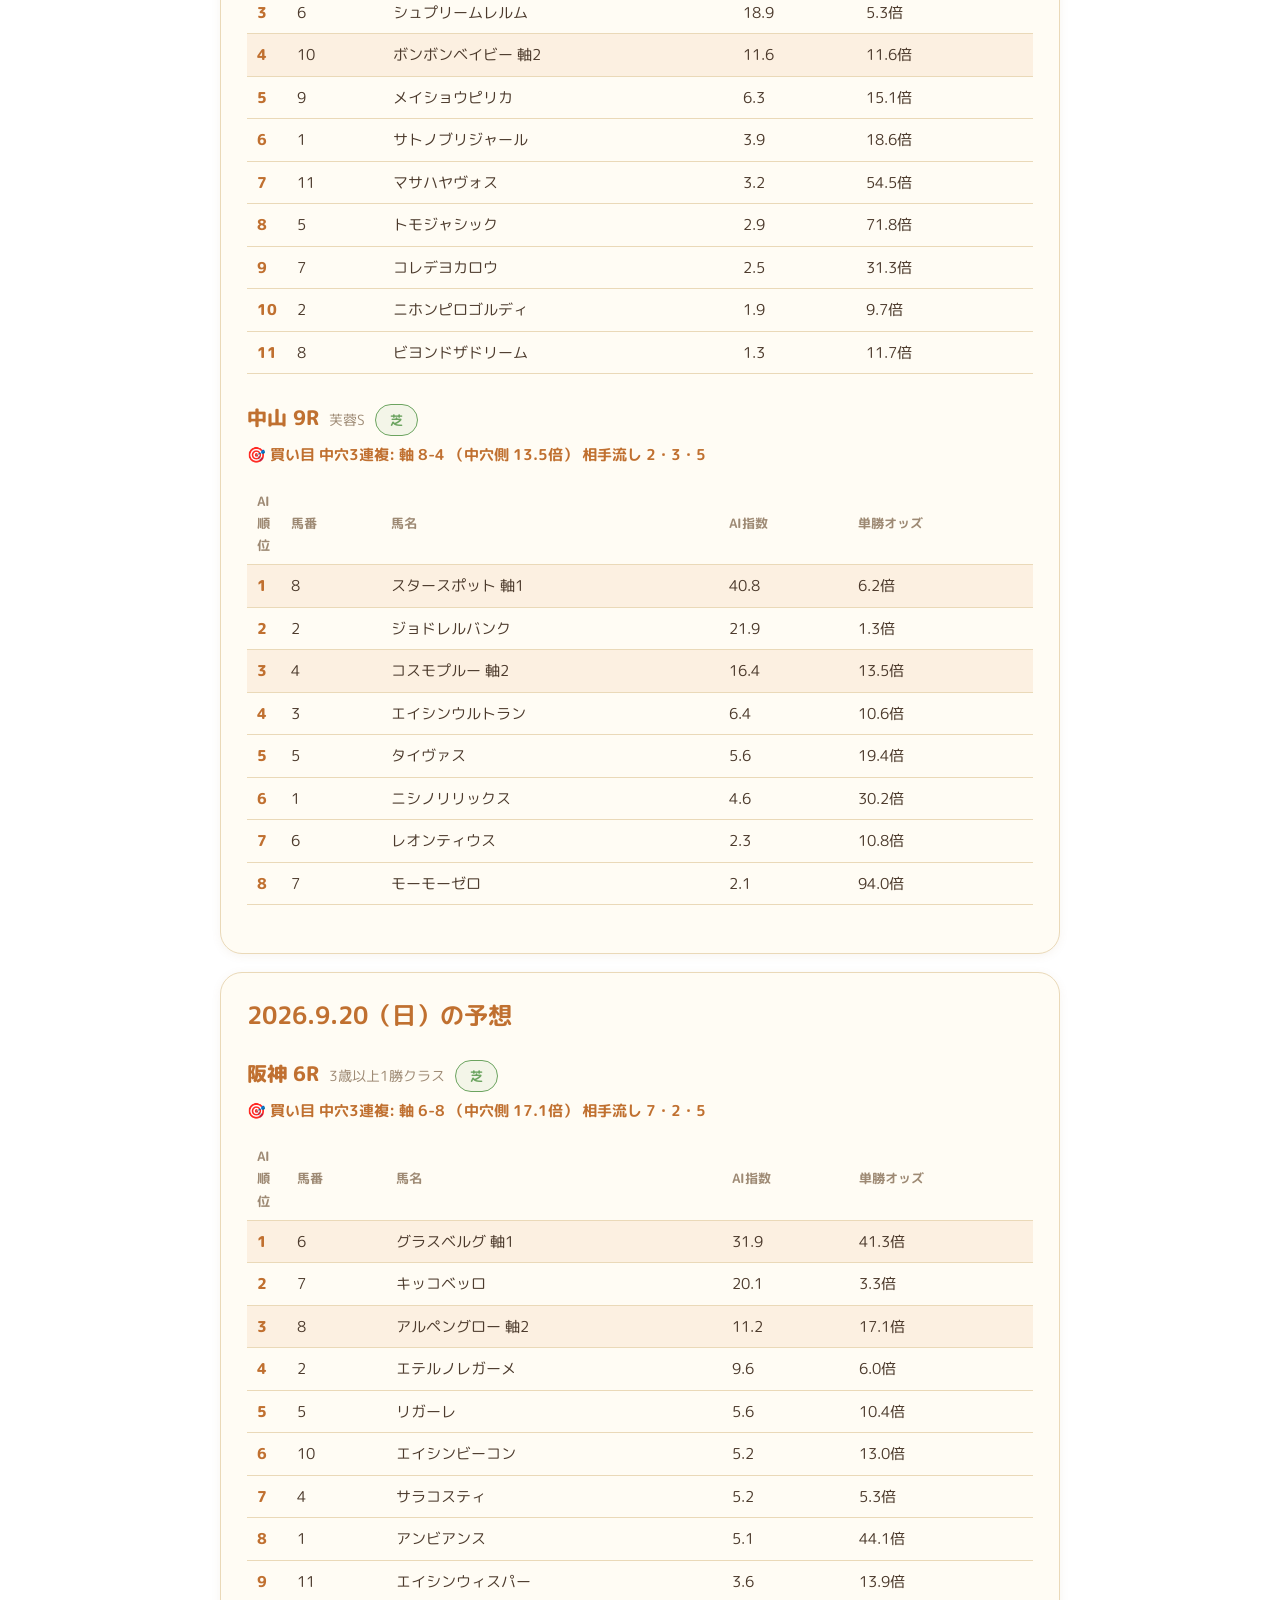
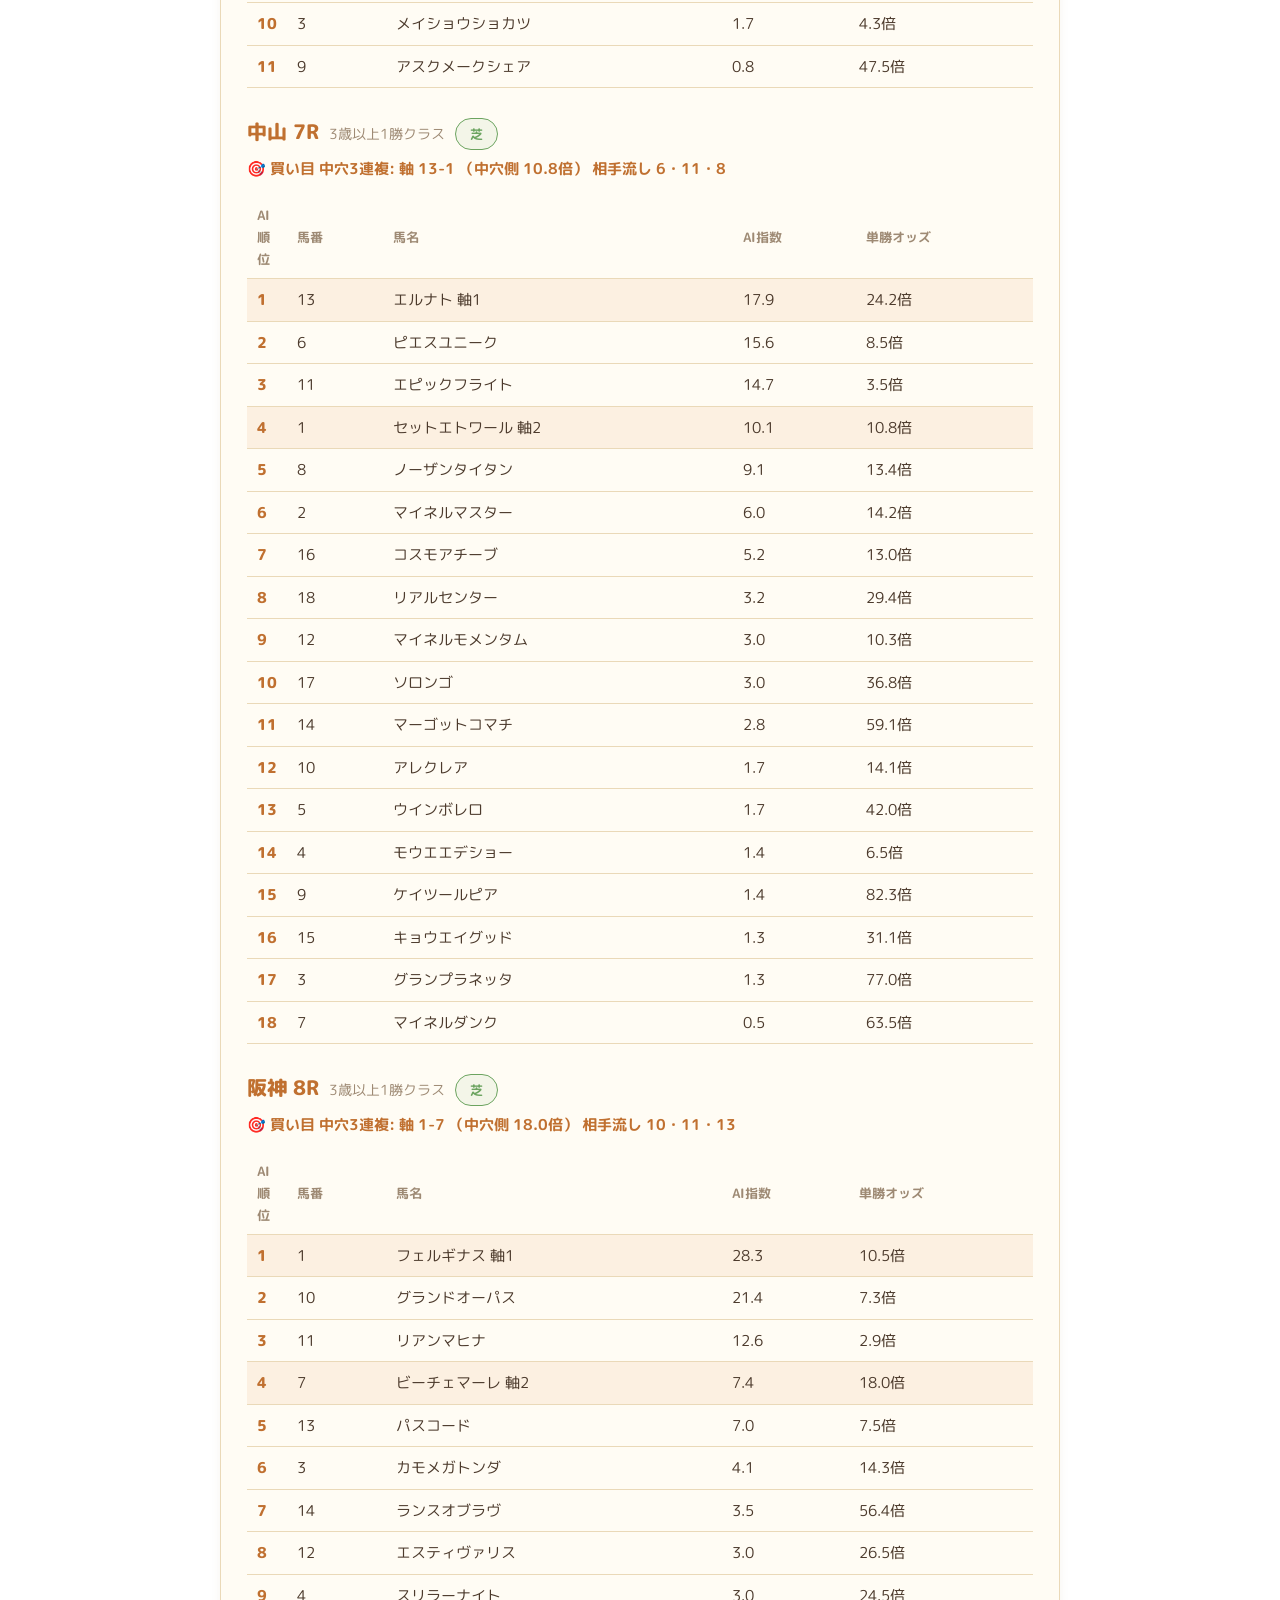
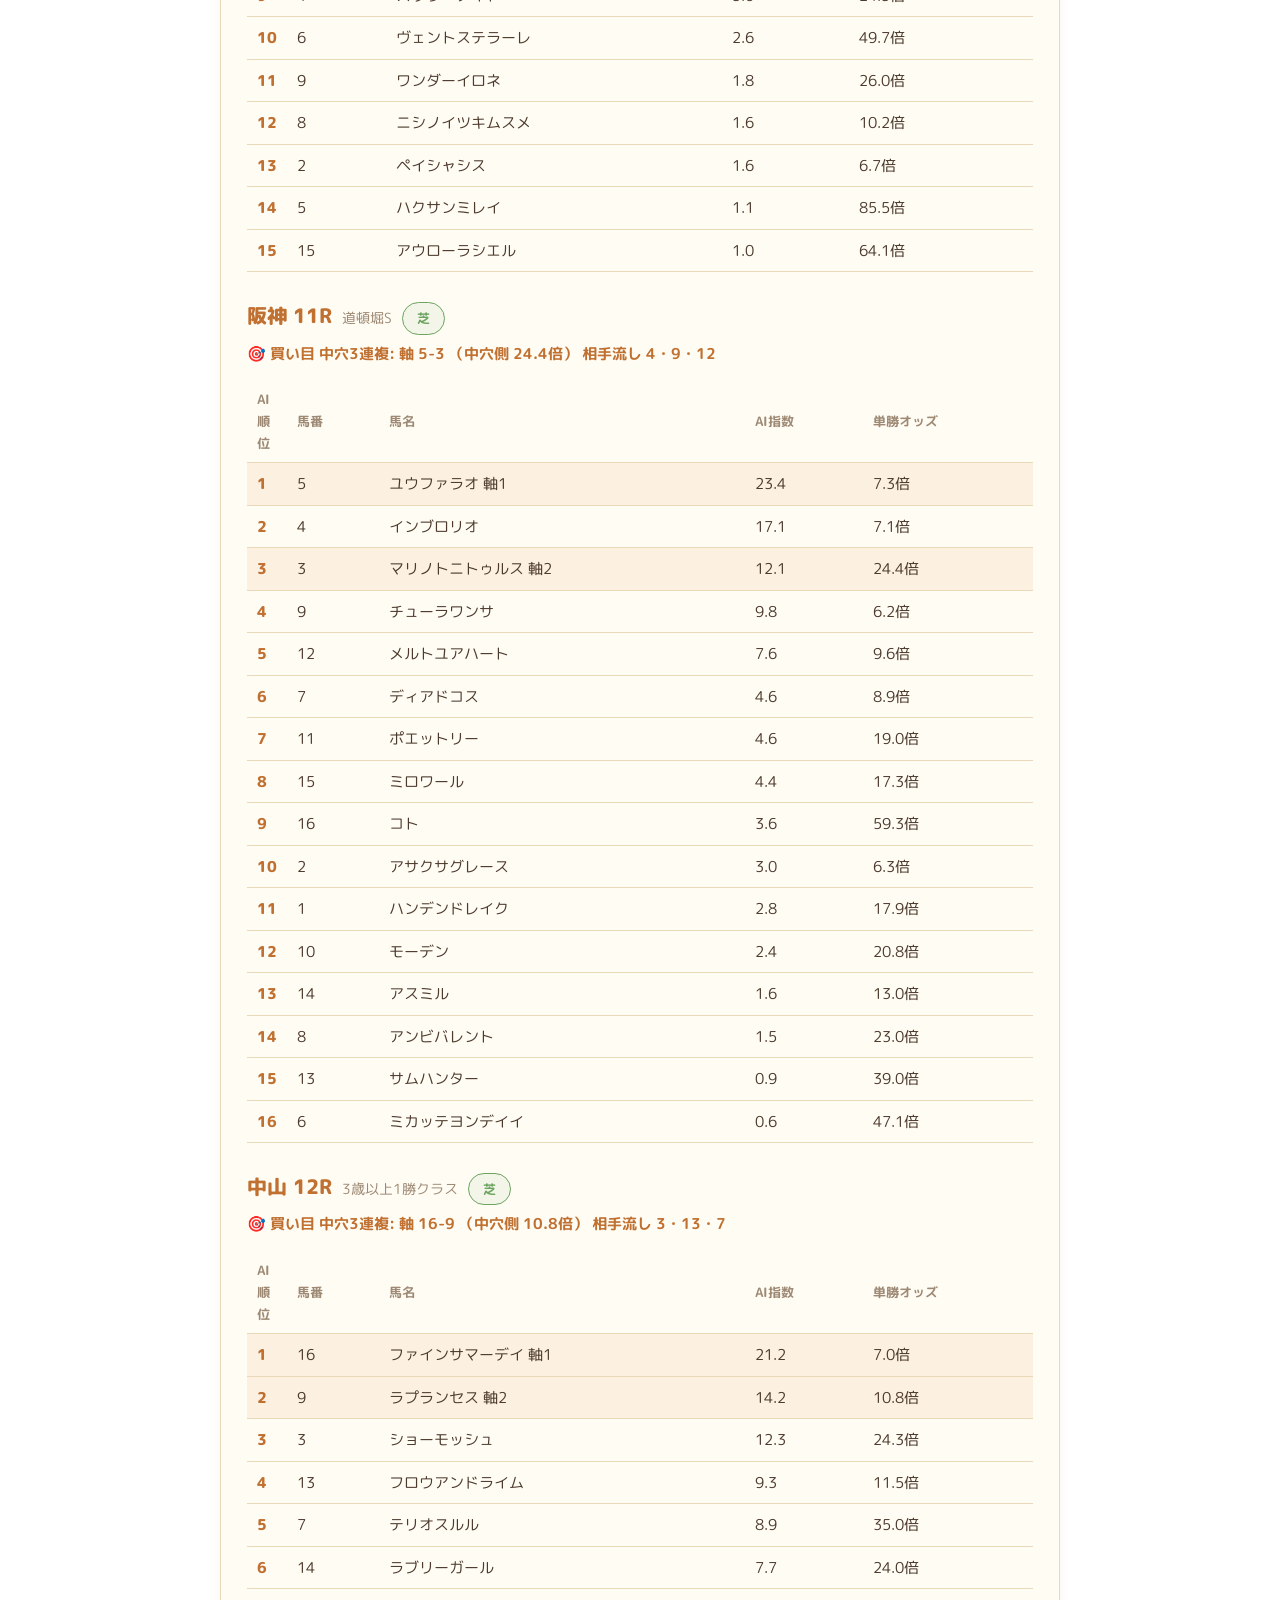
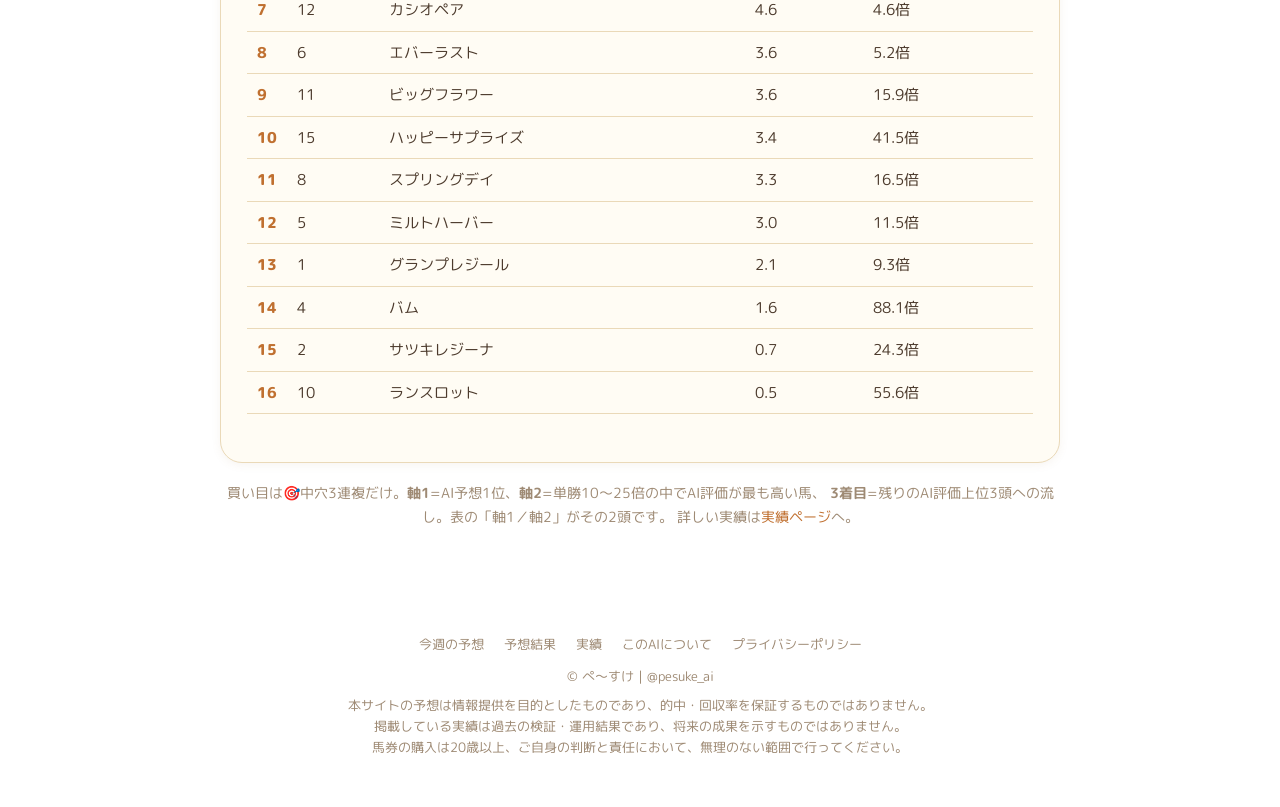
==== commit 5386de14: "update site content" ====
--- a/index.html
+++ b/index.html
@@ -291,6 +291,93 @@
       
     </div>
     
+    <div style="margin-bottom:26px;">
+      <div class="race-head">
+        <span class="venue">中山 9R</span>
+        <span class="name">芙蓉S</span>
+        <span class="badge">芝</span>
+      </div>
+      
+      <p style="margin:2px 0 14px;font-size:15px;color:var(--gold-dark);font-weight:700;">
+        🎯 買い目 中穴3連複: 軸 8-4
+        （中穴側 13.5倍）
+        相手流し 2・3・5
+      </p>
+      
+      
+      <table class="board">
+        <thead><tr><th>AI順位</th><th>馬番</th><th>馬名</th><th>AI指数</th><th>単勝オッズ</th></tr></thead>
+        <tbody>
+        
+          <tr class="pick">
+            <td class="rank">1</td>
+            <td><span class="num">8</span></td>
+            <td>スタースポット 軸1</td>
+            <td>40.8</td>
+            <td>6.2倍</td>
+          </tr>
+        
+          <tr>
+            <td class="rank">2</td>
+            <td><span class="num">2</span></td>
+            <td>ジョドレルバンク</td>
+            <td>21.9</td>
+            <td>1.3倍</td>
+          </tr>
+        
+          <tr class="pick">
+            <td class="rank">3</td>
+            <td><span class="num">4</span></td>
+            <td>コスモプルー 軸2</td>
+            <td>16.4</td>
+            <td>13.5倍</td>
+          </tr>
+        
+          <tr>
+            <td class="rank">4</td>
+            <td><span class="num">3</span></td>
+            <td>エイシンウルトラン</td>
+            <td>6.4</td>
+            <td>10.6倍</td>
+          </tr>
+        
+          <tr>
+            <td class="rank">5</td>
+            <td><span class="num">5</span></td>
+            <td>タイヴァス</td>
+            <td>5.6</td>
+            <td>19.4倍</td>
+          </tr>
+        
+          <tr>
+            <td class="rank">6</td>
+            <td><span class="num">1</span></td>
+            <td>ニシノリリックス</td>
+            <td>4.6</td>
+            <td>30.2倍</td>
+          </tr>
+        
+          <tr>
+            <td class="rank">7</td>
+            <td><span class="num">6</span></td>
+            <td>レオンティウス</td>
+            <td>2.3</td>
+            <td>10.8倍</td>
+          </tr>
+        
+          <tr>
+            <td class="rank">8</td>
+            <td><span class="num">7</span></td>
+            <td>モーモーゼロ</td>
+            <td>2.1</td>
+            <td>94.0倍</td>
+          </tr>
+        
+        </tbody>
+      </table>
+      
+    </div>
+    
   </div>
   
   <div class="card">
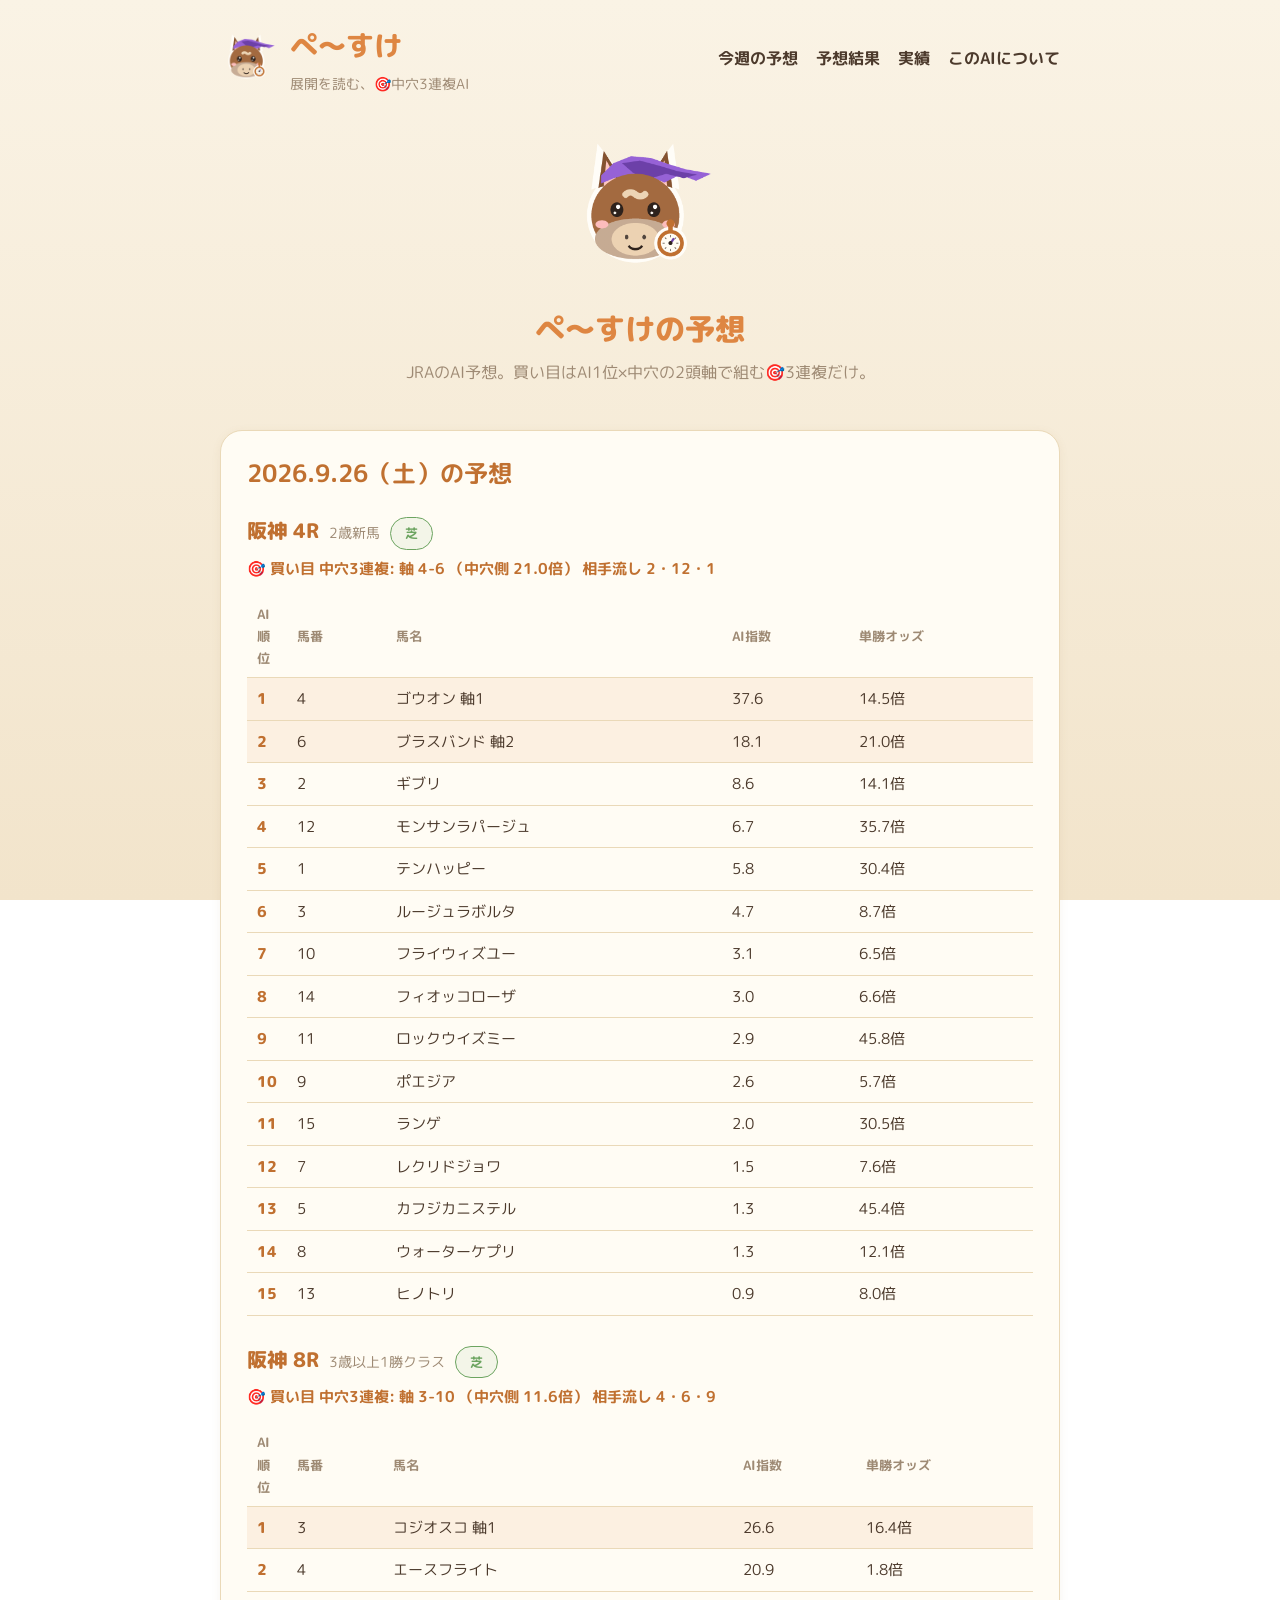
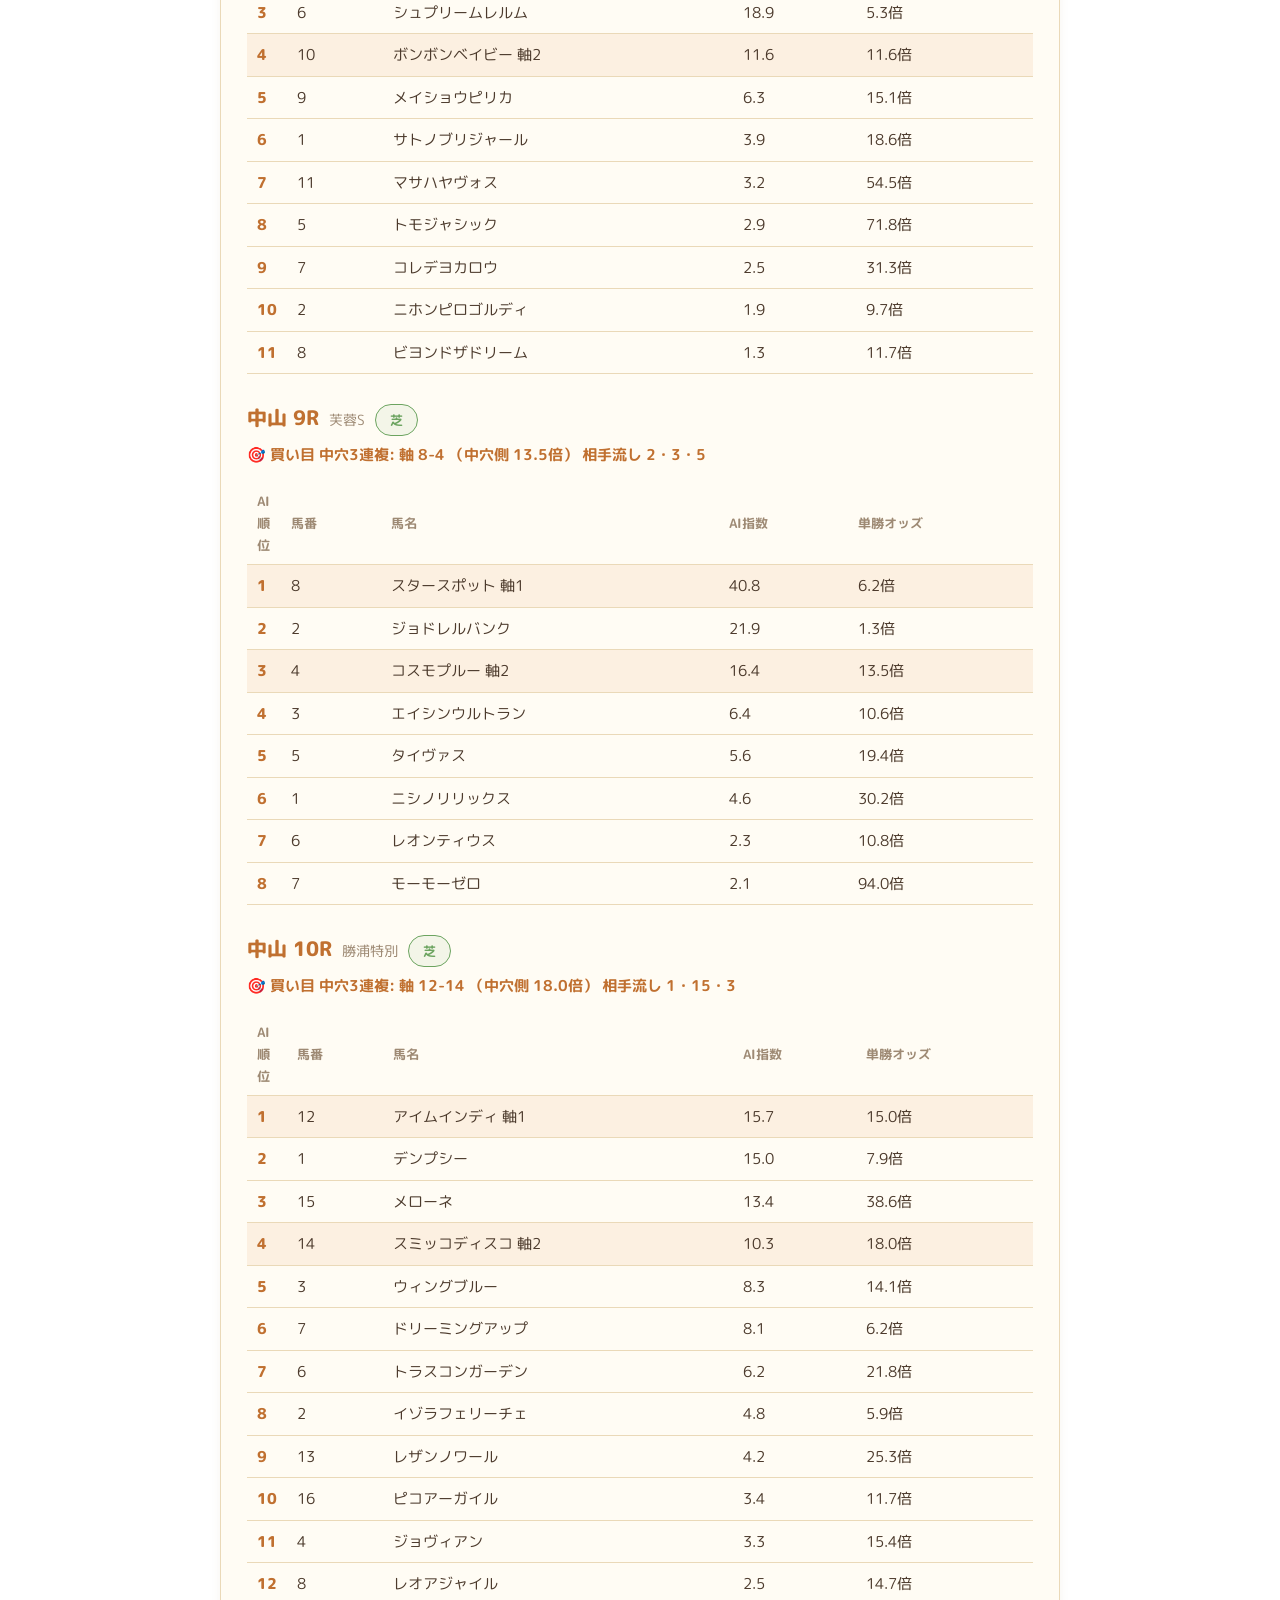
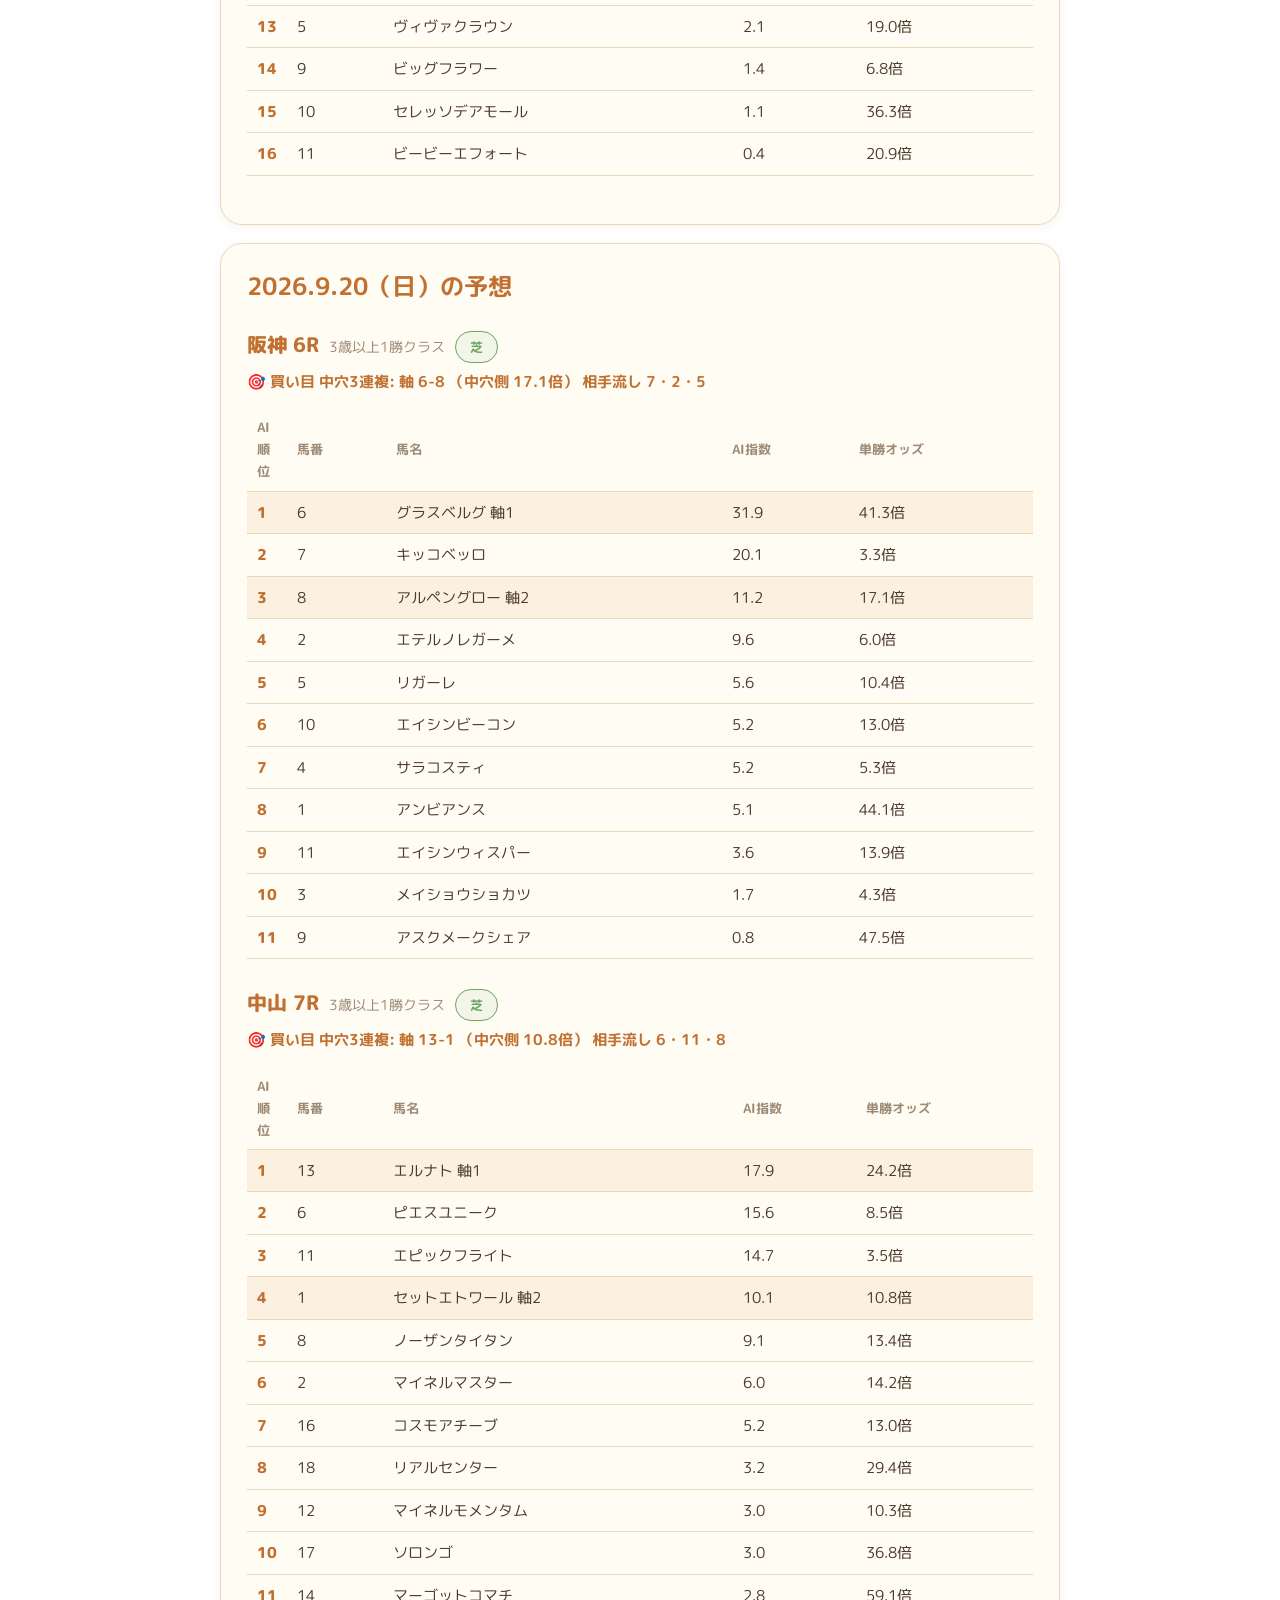
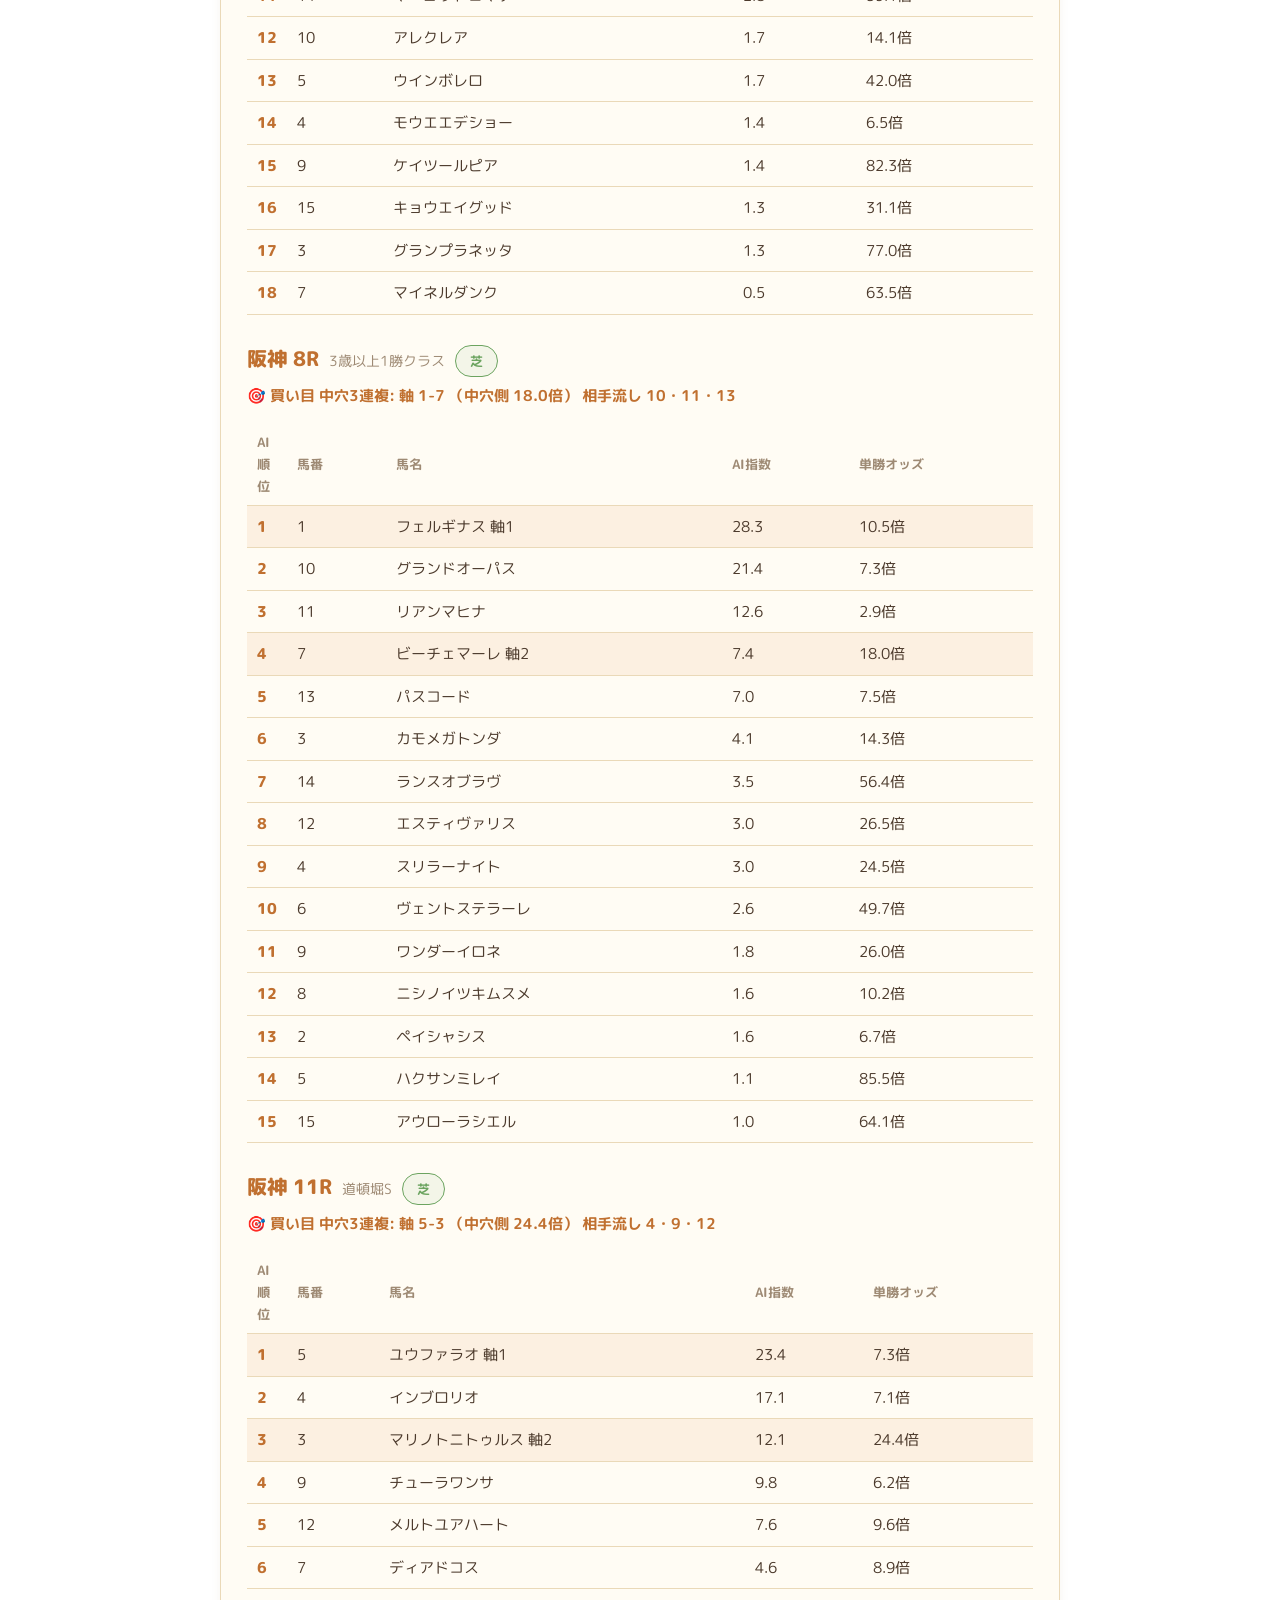
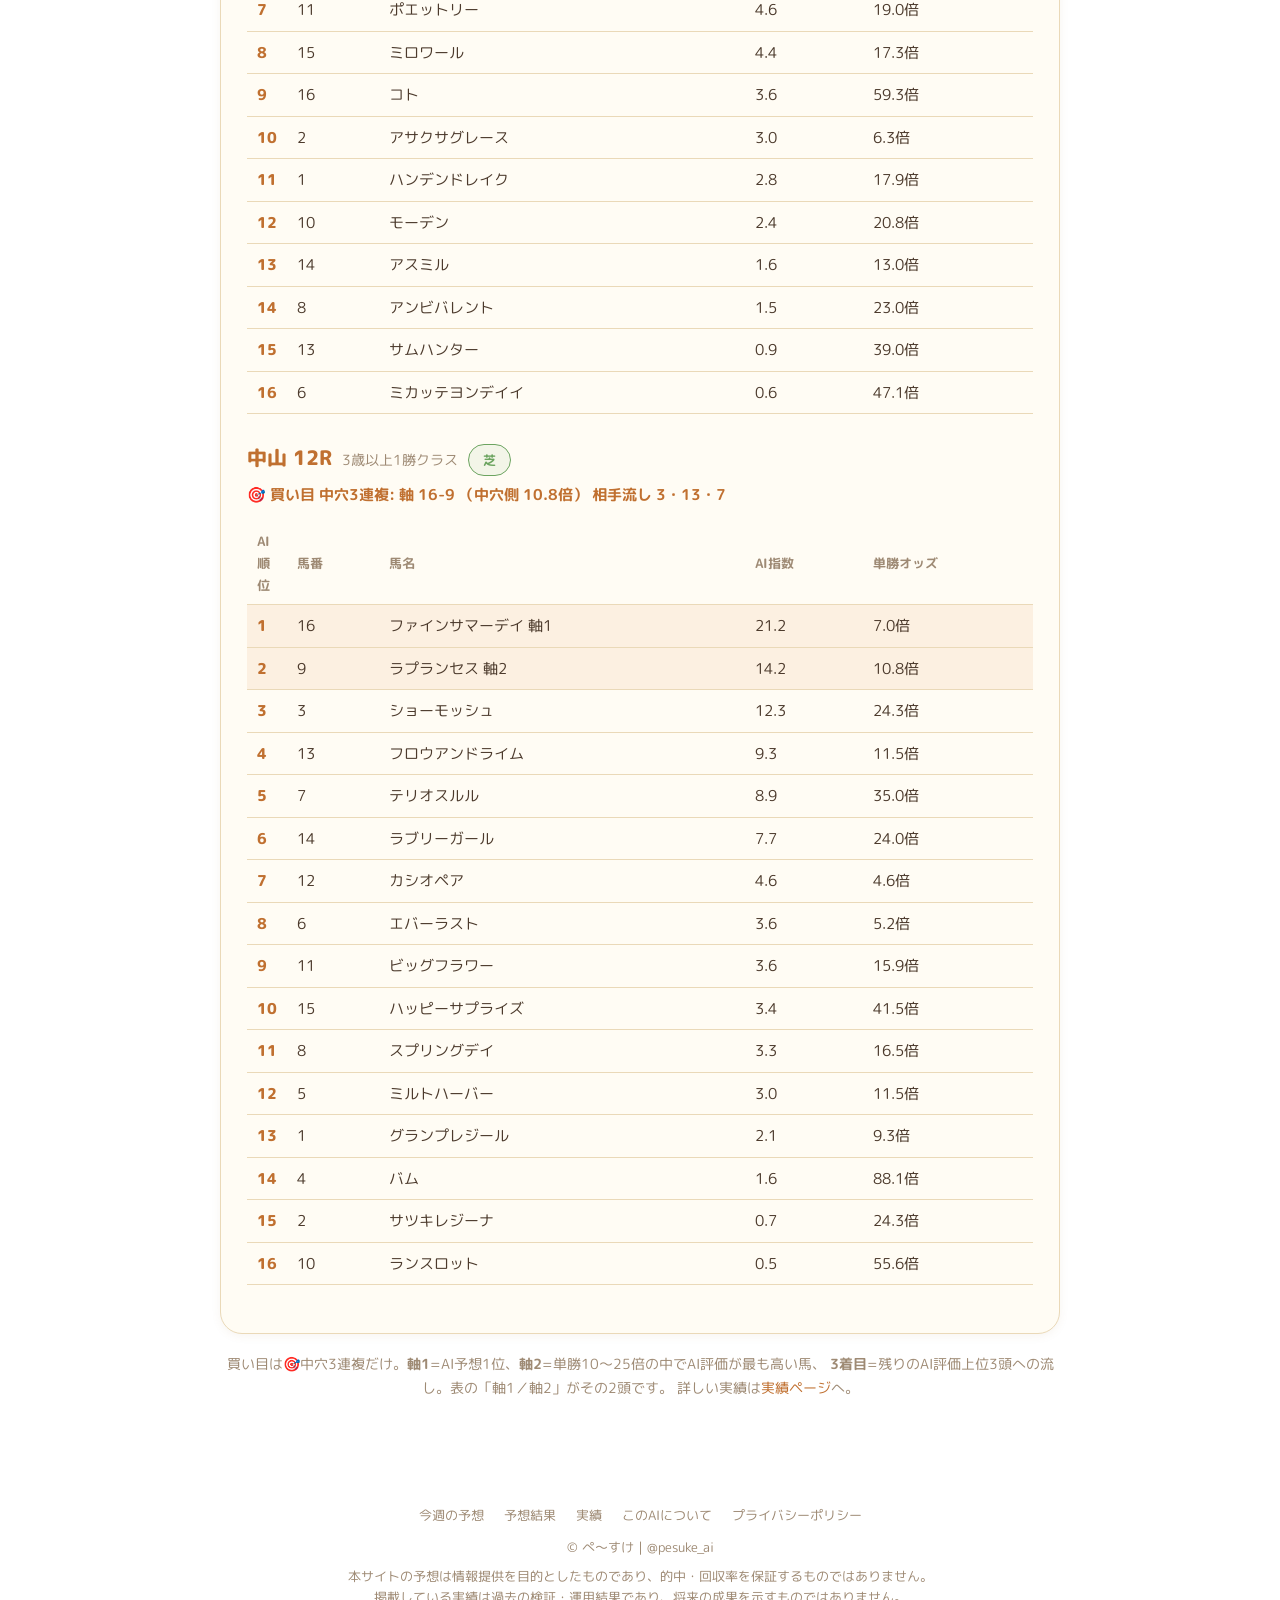
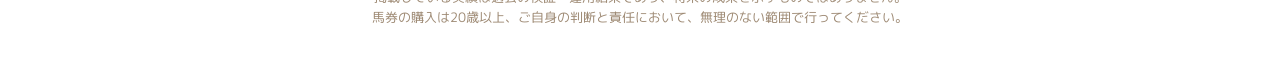
==== commit 6489b1bc: "update site content" ====
--- a/index.html
+++ b/index.html
@@ -378,6 +378,157 @@
       
     </div>
     
+    <div style="margin-bottom:26px;">
+      <div class="race-head">
+        <span class="venue">中山 10R</span>
+        <span class="name">勝浦特別</span>
+        <span class="badge">芝</span>
+      </div>
+      
+      <p style="margin:2px 0 14px;font-size:15px;color:var(--gold-dark);font-weight:700;">
+        🎯 買い目 中穴3連複: 軸 12-14
+        （中穴側 18.0倍）
+        相手流し 1・15・3
+      </p>
+      
+      
+      <table class="board">
+        <thead><tr><th>AI順位</th><th>馬番</th><th>馬名</th><th>AI指数</th><th>単勝オッズ</th></tr></thead>
+        <tbody>
+        
+          <tr class="pick">
+            <td class="rank">1</td>
+            <td><span class="num">12</span></td>
+            <td>アイムインディ 軸1</td>
+            <td>15.7</td>
+            <td>15.0倍</td>
+          </tr>
+        
+          <tr>
+            <td class="rank">2</td>
+            <td><span class="num">1</span></td>
+            <td>デンプシー</td>
+            <td>15.0</td>
+            <td>7.9倍</td>
+          </tr>
+        
+          <tr>
+            <td class="rank">3</td>
+            <td><span class="num">15</span></td>
+            <td>メローネ</td>
+            <td>13.4</td>
+            <td>38.6倍</td>
+          </tr>
+        
+          <tr class="pick">
+            <td class="rank">4</td>
+            <td><span class="num">14</span></td>
+            <td>スミッコディスコ 軸2</td>
+            <td>10.3</td>
+            <td>18.0倍</td>
+          </tr>
+        
+          <tr>
+            <td class="rank">5</td>
+            <td><span class="num">3</span></td>
+            <td>ウィングブルー</td>
+            <td>8.3</td>
+            <td>14.1倍</td>
+          </tr>
+        
+          <tr>
+            <td class="rank">6</td>
+            <td><span class="num">7</span></td>
+            <td>ドリーミングアップ</td>
+            <td>8.1</td>
+            <td>6.2倍</td>
+          </tr>
+        
+          <tr>
+            <td class="rank">7</td>
+            <td><span class="num">6</span></td>
+            <td>トラスコンガーデン</td>
+            <td>6.2</td>
+            <td>21.8倍</td>
+          </tr>
+        
+          <tr>
+            <td class="rank">8</td>
+            <td><span class="num">2</span></td>
+            <td>イゾラフェリーチェ</td>
+            <td>4.8</td>
+            <td>5.9倍</td>
+          </tr>
+        
+          <tr>
+            <td class="rank">9</td>
+            <td><span class="num">13</span></td>
+            <td>レザンノワール</td>
+            <td>4.2</td>
+            <td>25.3倍</td>
+          </tr>
+        
+          <tr>
+            <td class="rank">10</td>
+            <td><span class="num">16</span></td>
+            <td>ピコアーガイル</td>
+            <td>3.4</td>
+            <td>11.7倍</td>
+          </tr>
+        
+          <tr>
+            <td class="rank">11</td>
+            <td><span class="num">4</span></td>
+            <td>ジョヴィアン</td>
+            <td>3.3</td>
+            <td>15.4倍</td>
+          </tr>
+        
+          <tr>
+            <td class="rank">12</td>
+            <td><span class="num">8</span></td>
+            <td>レオアジャイル</td>
+            <td>2.5</td>
+            <td>14.7倍</td>
+          </tr>
+        
+          <tr>
+            <td class="rank">13</td>
+            <td><span class="num">5</span></td>
+            <td>ヴィヴァクラウン</td>
+            <td>2.1</td>
+            <td>19.0倍</td>
+          </tr>
+        
+          <tr>
+            <td class="rank">14</td>
+            <td><span class="num">9</span></td>
+            <td>ビッグフラワー</td>
+            <td>1.4</td>
+            <td>6.8倍</td>
+          </tr>
+        
+          <tr>
+            <td class="rank">15</td>
+            <td><span class="num">10</span></td>
+            <td>セレッソデアモール</td>
+            <td>1.1</td>
+            <td>36.3倍</td>
+          </tr>
+        
+          <tr>
+            <td class="rank">16</td>
+            <td><span class="num">11</span></td>
+            <td>ビービーエフォート</td>
+            <td>0.4</td>
+            <td>20.9倍</td>
+          </tr>
+        
+        </tbody>
+      </table>
+      
+    </div>
+    
   </div>
   
   <div class="card">
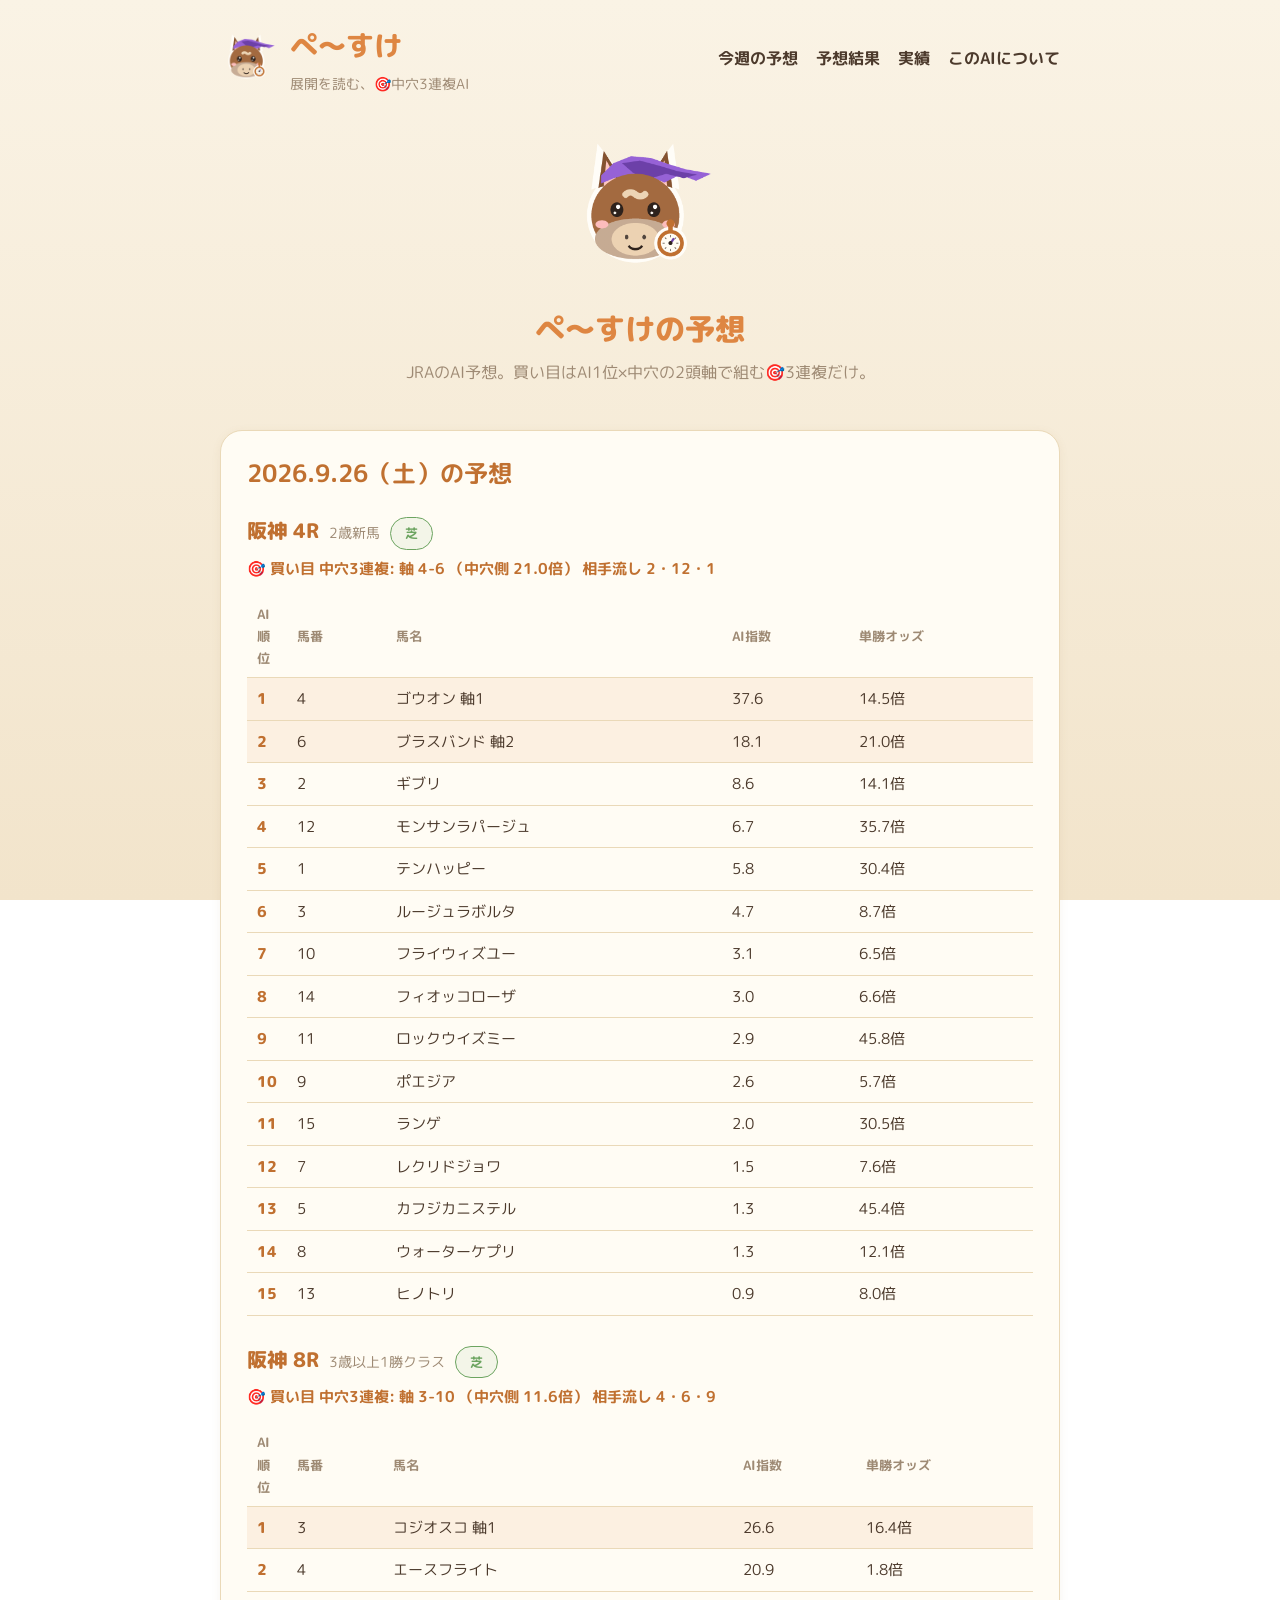
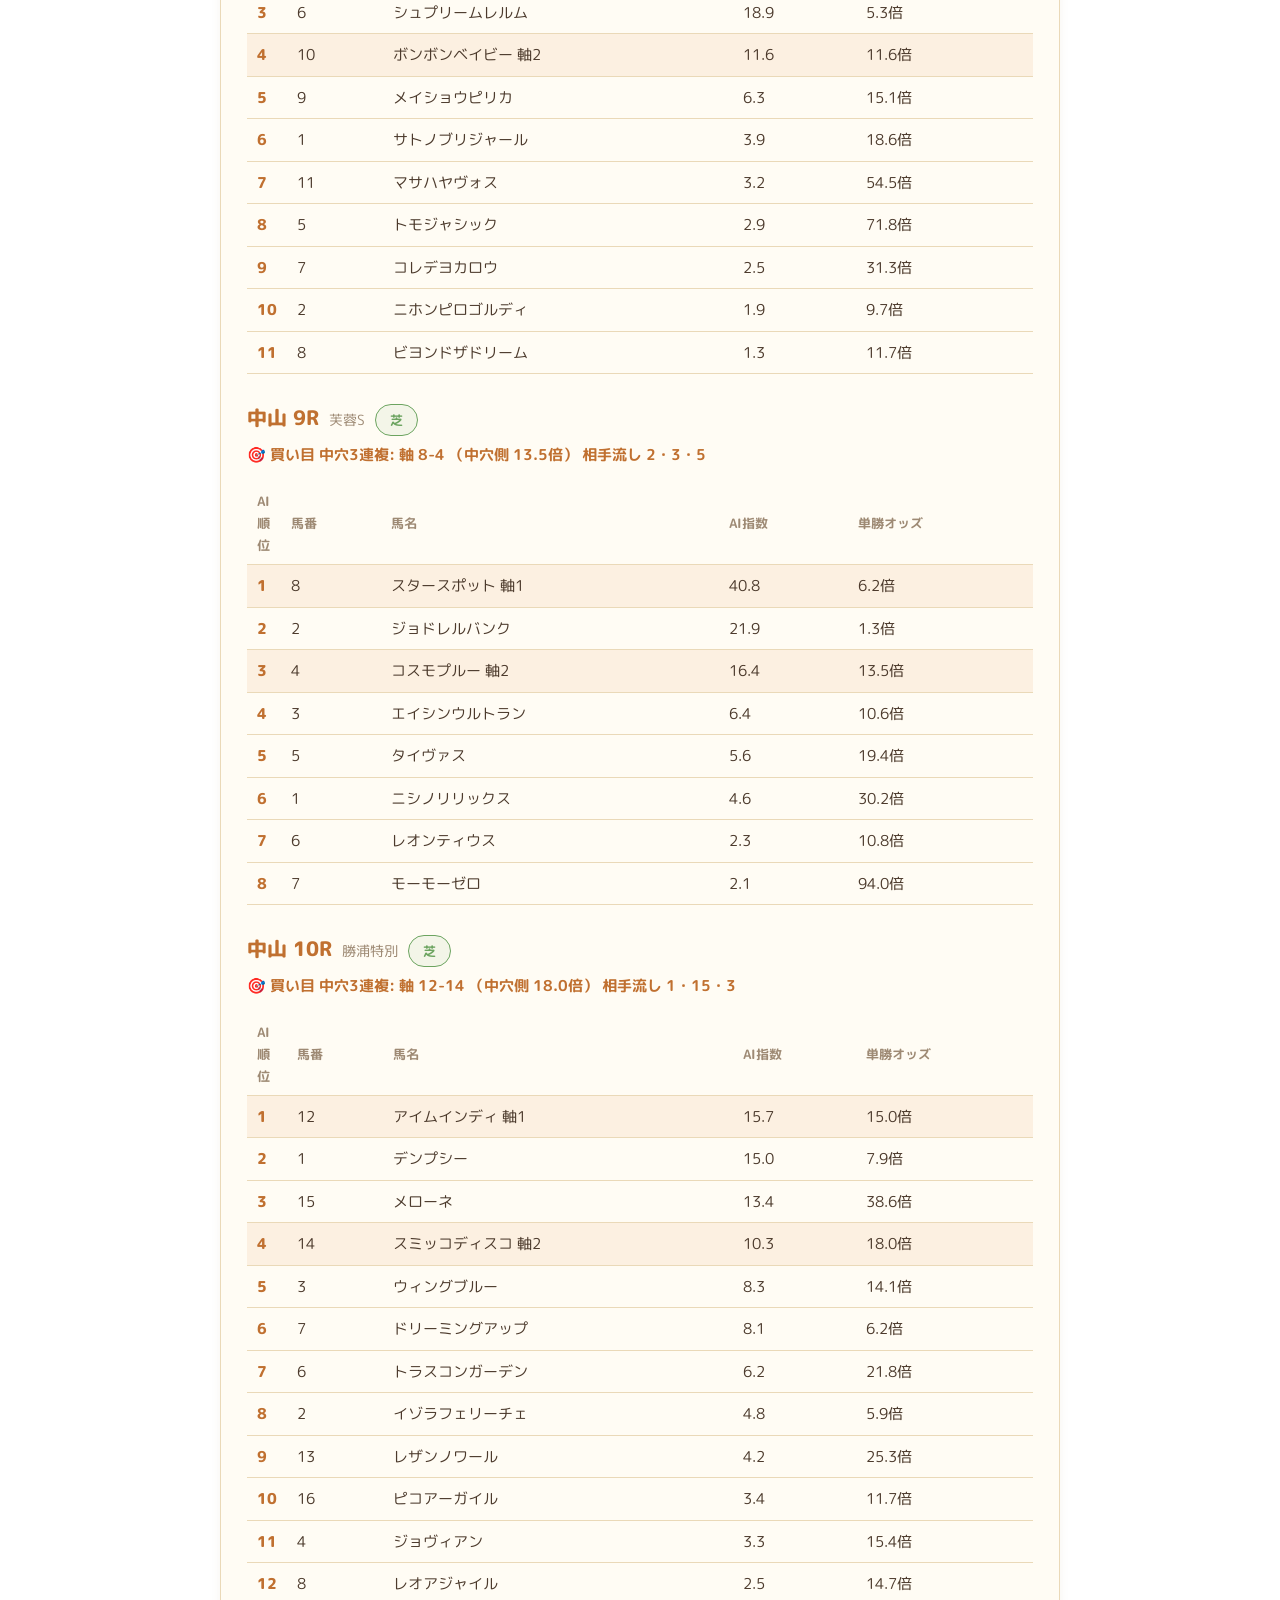
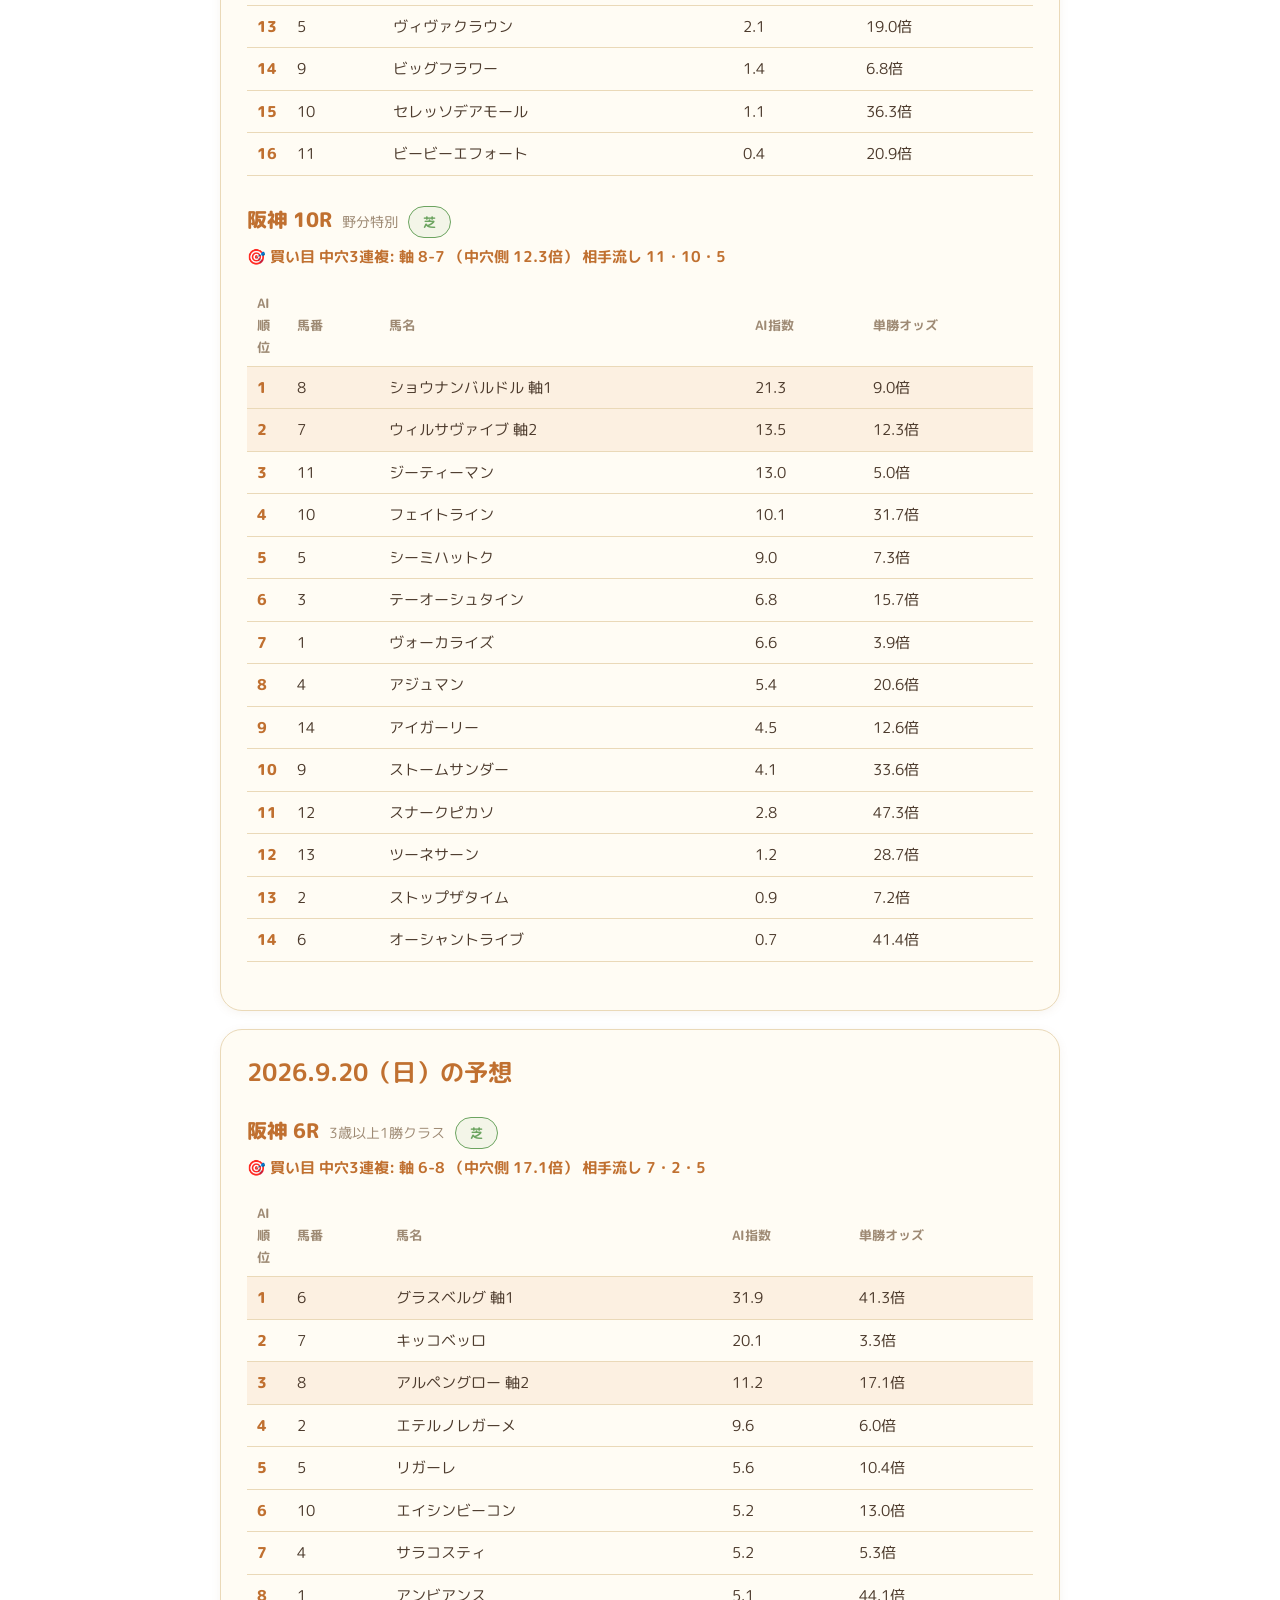
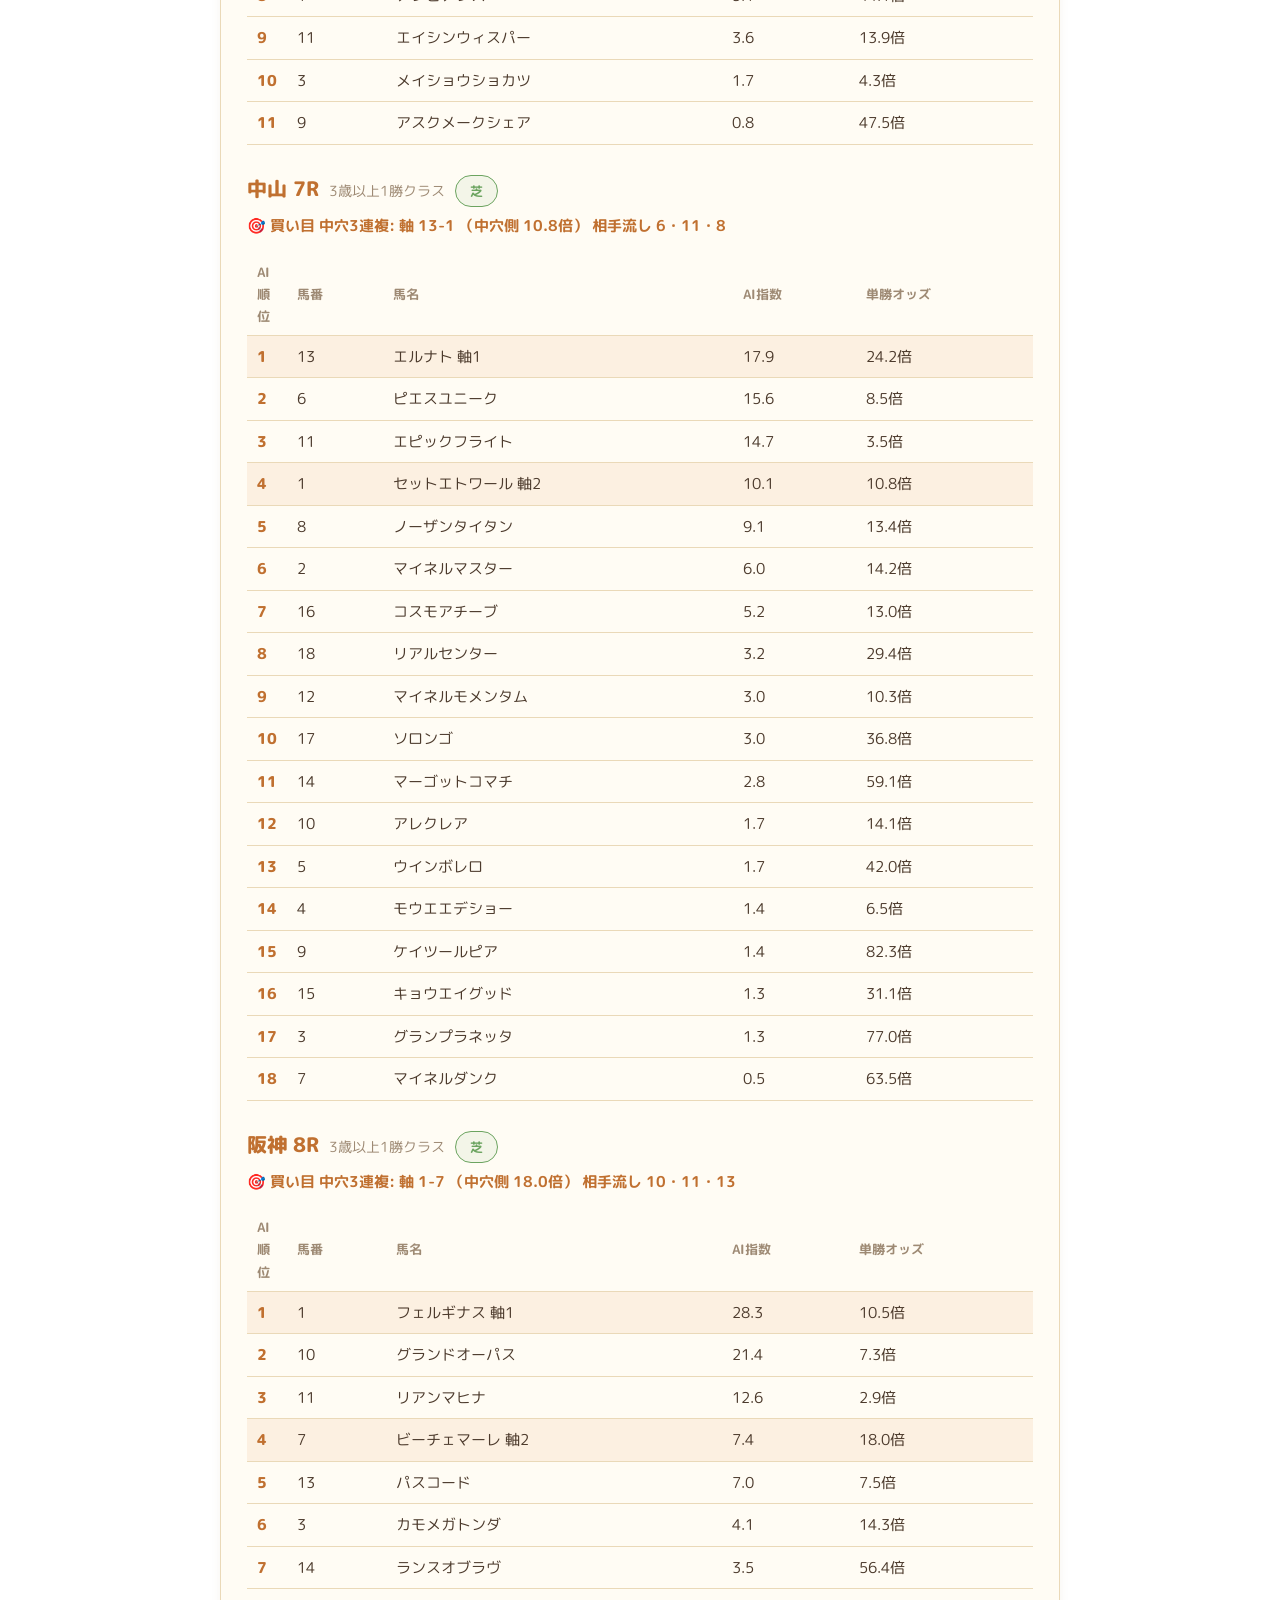
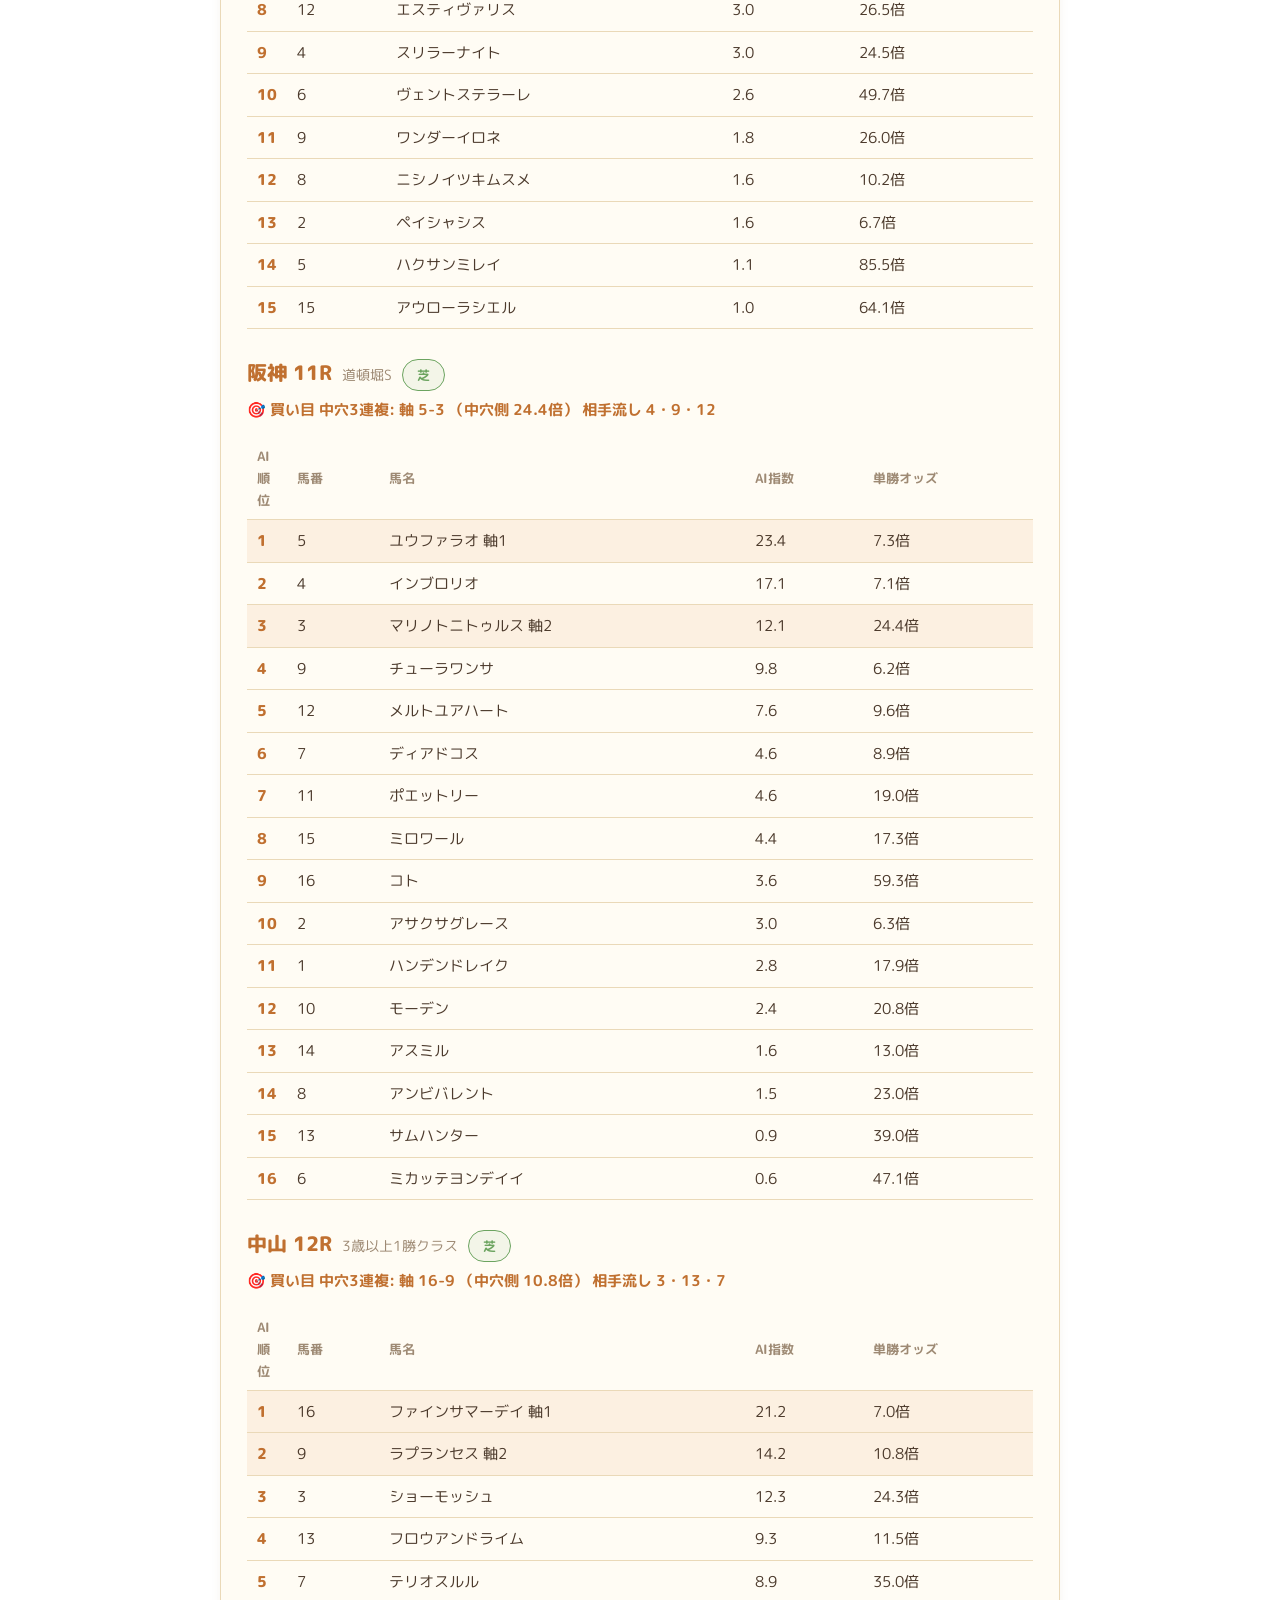
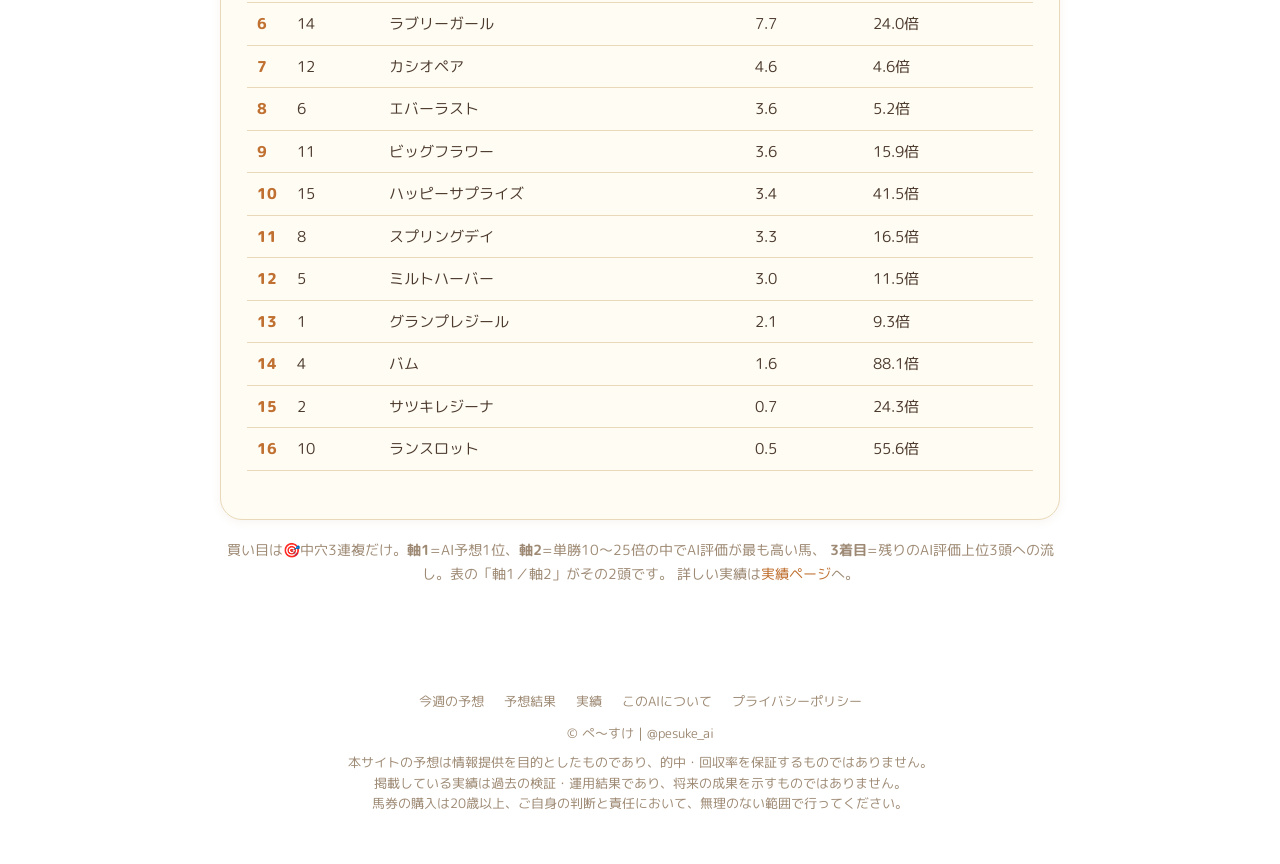
==== commit 4de2ff5c: "update site content" ====
--- a/index.html
+++ b/index.html
@@ -529,6 +529,141 @@
       
     </div>
     
+    <div style="margin-bottom:26px;">
+      <div class="race-head">
+        <span class="venue">阪神 10R</span>
+        <span class="name">野分特別</span>
+        <span class="badge">芝</span>
+      </div>
+      
+      <p style="margin:2px 0 14px;font-size:15px;color:var(--gold-dark);font-weight:700;">
+        🎯 買い目 中穴3連複: 軸 8-7
+        （中穴側 12.3倍）
+        相手流し 11・10・5
+      </p>
+      
+      
+      <table class="board">
+        <thead><tr><th>AI順位</th><th>馬番</th><th>馬名</th><th>AI指数</th><th>単勝オッズ</th></tr></thead>
+        <tbody>
+        
+          <tr class="pick">
+            <td class="rank">1</td>
+            <td><span class="num">8</span></td>
+            <td>ショウナンバルドル 軸1</td>
+            <td>21.3</td>
+            <td>9.0倍</td>
+          </tr>
+        
+          <tr class="pick">
+            <td class="rank">2</td>
+            <td><span class="num">7</span></td>
+            <td>ウィルサヴァイブ 軸2</td>
+            <td>13.5</td>
+            <td>12.3倍</td>
+          </tr>
+        
+          <tr>
+            <td class="rank">3</td>
+            <td><span class="num">11</span></td>
+            <td>ジーティーマン</td>
+            <td>13.0</td>
+            <td>5.0倍</td>
+          </tr>
+        
+          <tr>
+            <td class="rank">4</td>
+            <td><span class="num">10</span></td>
+            <td>フェイトライン</td>
+            <td>10.1</td>
+            <td>31.7倍</td>
+          </tr>
+        
+          <tr>
+            <td class="rank">5</td>
+            <td><span class="num">5</span></td>
+            <td>シーミハットク</td>
+            <td>9.0</td>
+            <td>7.3倍</td>
+          </tr>
+        
+          <tr>
+            <td class="rank">6</td>
+            <td><span class="num">3</span></td>
+            <td>テーオーシュタイン</td>
+            <td>6.8</td>
+            <td>15.7倍</td>
+          </tr>
+        
+          <tr>
+            <td class="rank">7</td>
+            <td><span class="num">1</span></td>
+            <td>ヴォーカライズ</td>
+            <td>6.6</td>
+            <td>3.9倍</td>
+          </tr>
+        
+          <tr>
+            <td class="rank">8</td>
+            <td><span class="num">4</span></td>
+            <td>アジュマン</td>
+            <td>5.4</td>
+            <td>20.6倍</td>
+          </tr>
+        
+          <tr>
+            <td class="rank">9</td>
+            <td><span class="num">14</span></td>
+            <td>アイガーリー</td>
+            <td>4.5</td>
+            <td>12.6倍</td>
+          </tr>
+        
+          <tr>
+            <td class="rank">10</td>
+            <td><span class="num">9</span></td>
+            <td>ストームサンダー</td>
+            <td>4.1</td>
+            <td>33.6倍</td>
+          </tr>
+        
+          <tr>
+            <td class="rank">11</td>
+            <td><span class="num">12</span></td>
+            <td>スナークピカソ</td>
+            <td>2.8</td>
+            <td>47.3倍</td>
+          </tr>
+        
+          <tr>
+            <td class="rank">12</td>
+            <td><span class="num">13</span></td>
+            <td>ツーネサーン</td>
+            <td>1.2</td>
+            <td>28.7倍</td>
+          </tr>
+        
+          <tr>
+            <td class="rank">13</td>
+            <td><span class="num">2</span></td>
+            <td>ストップザタイム</td>
+            <td>0.9</td>
+            <td>7.2倍</td>
+          </tr>
+        
+          <tr>
+            <td class="rank">14</td>
+            <td><span class="num">6</span></td>
+            <td>オーシャントライブ</td>
+            <td>0.7</td>
+            <td>41.4倍</td>
+          </tr>
+        
+        </tbody>
+      </table>
+      
+    </div>
+    
   </div>
   
   <div class="card">
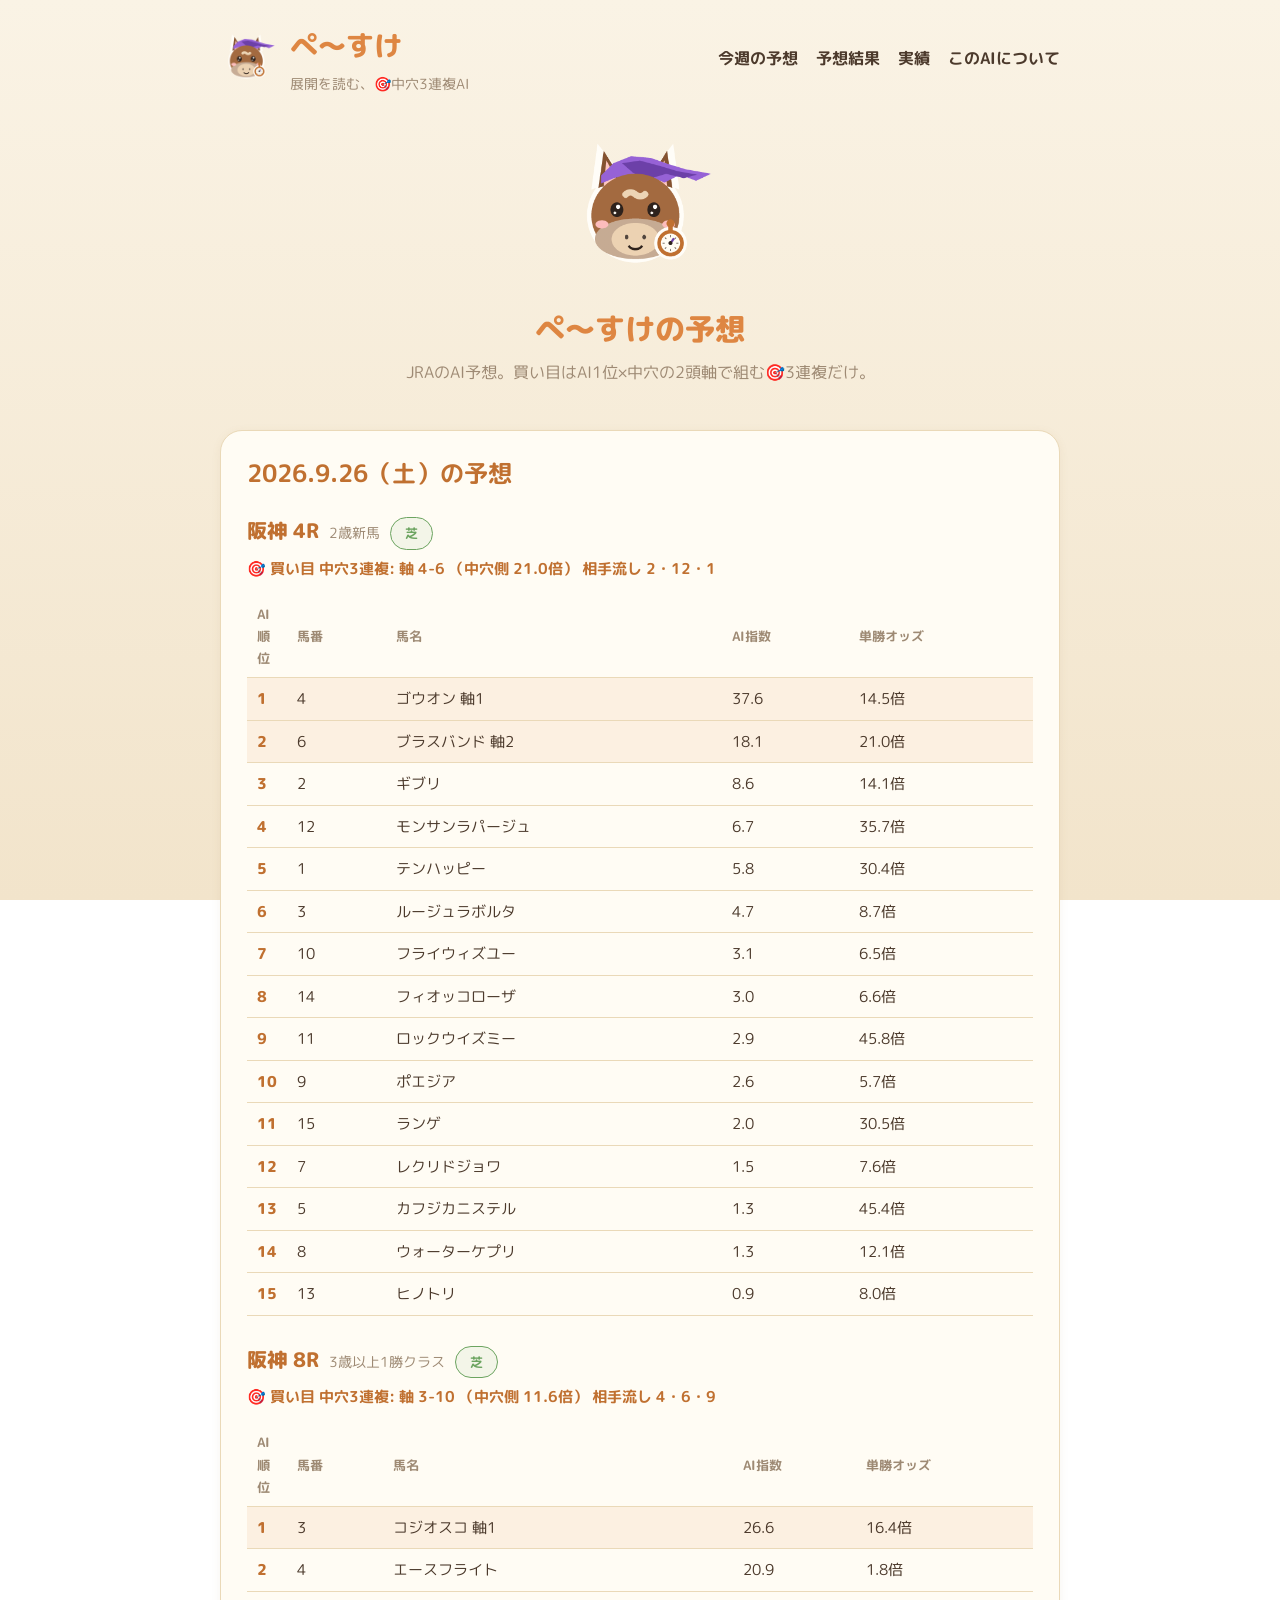
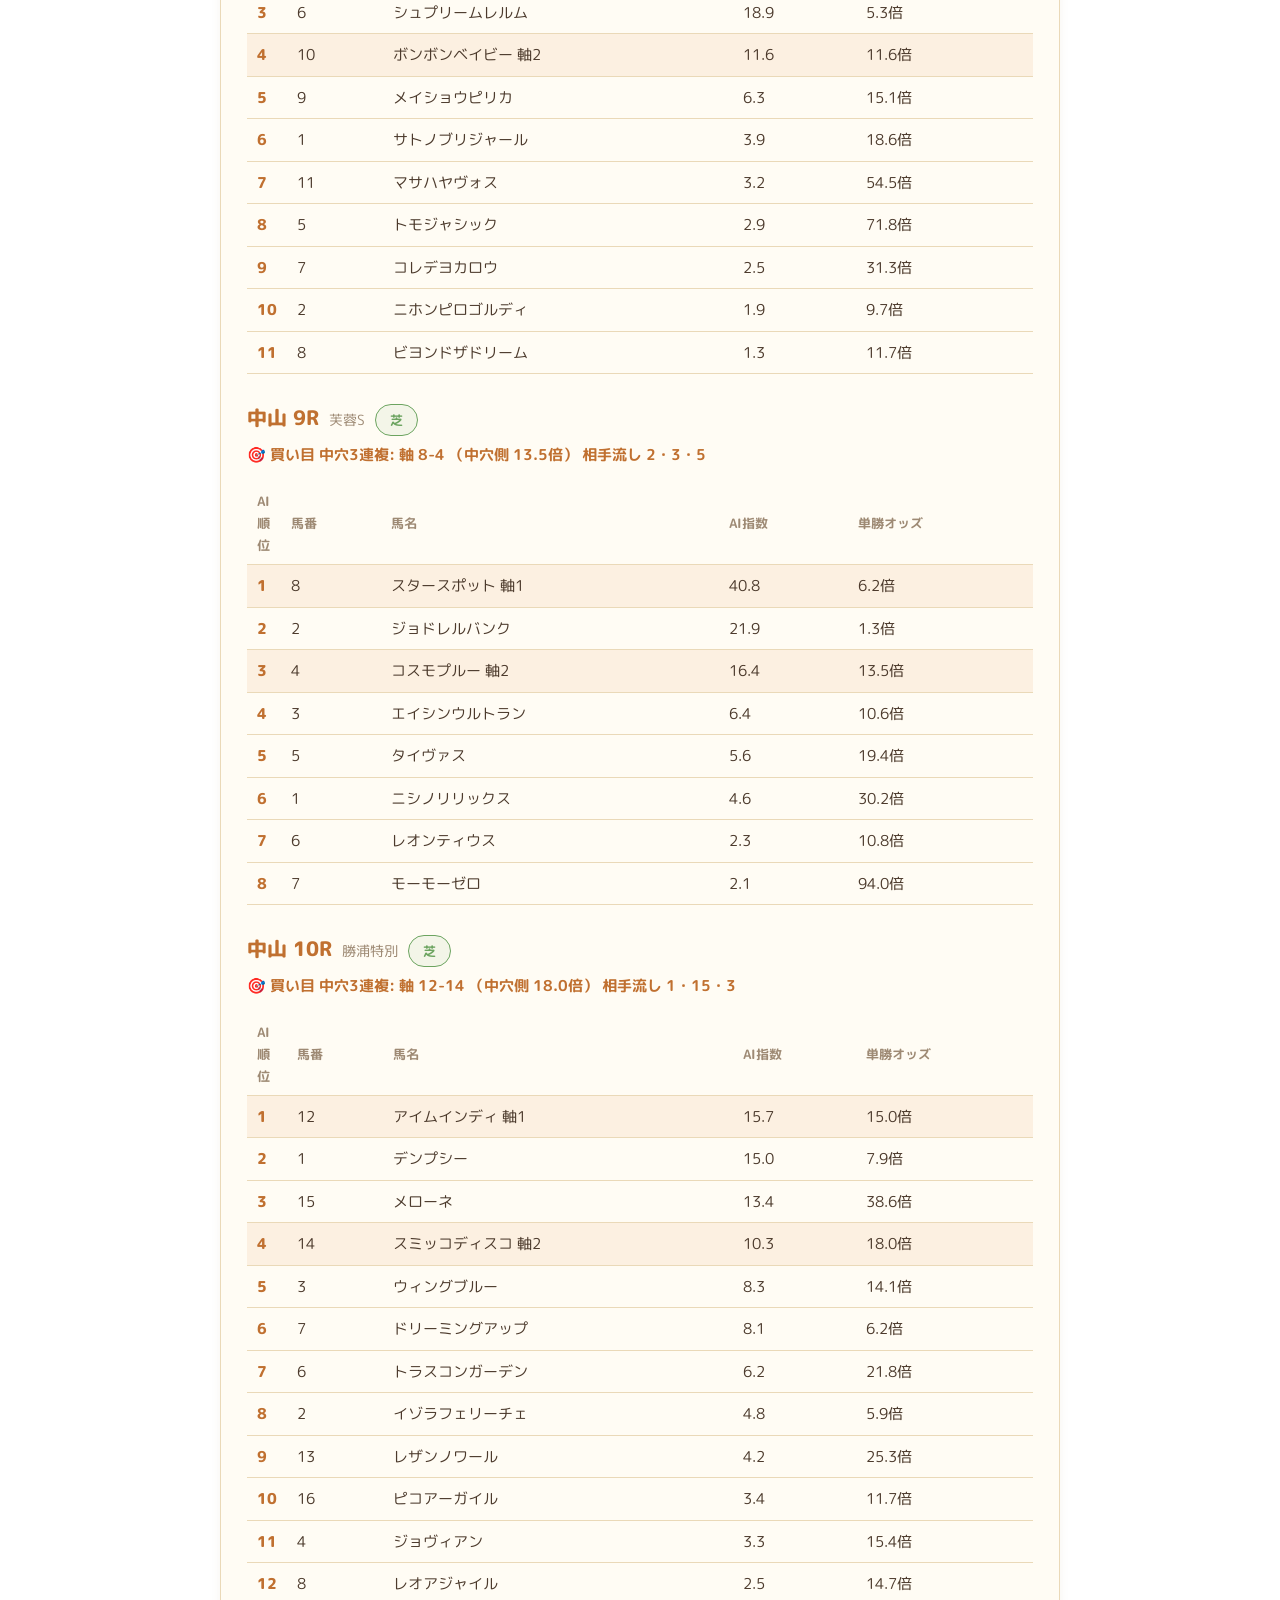
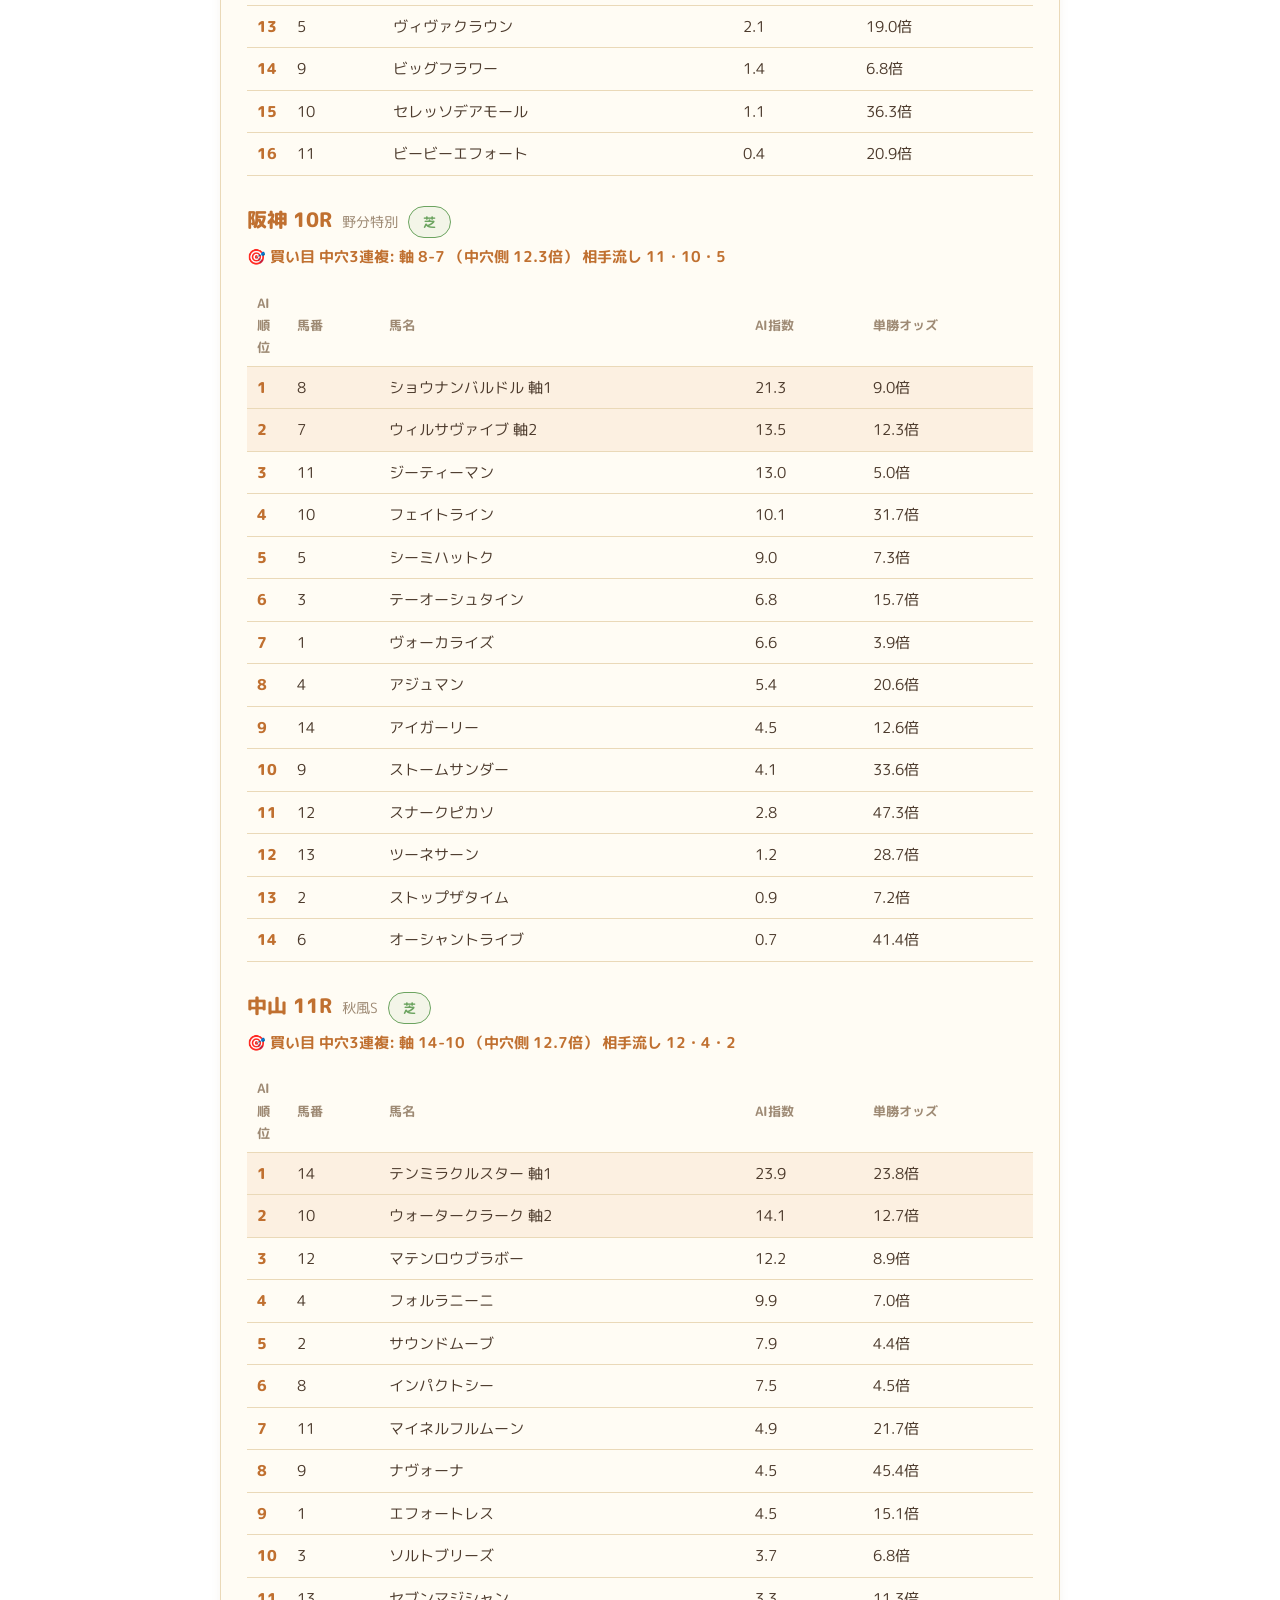
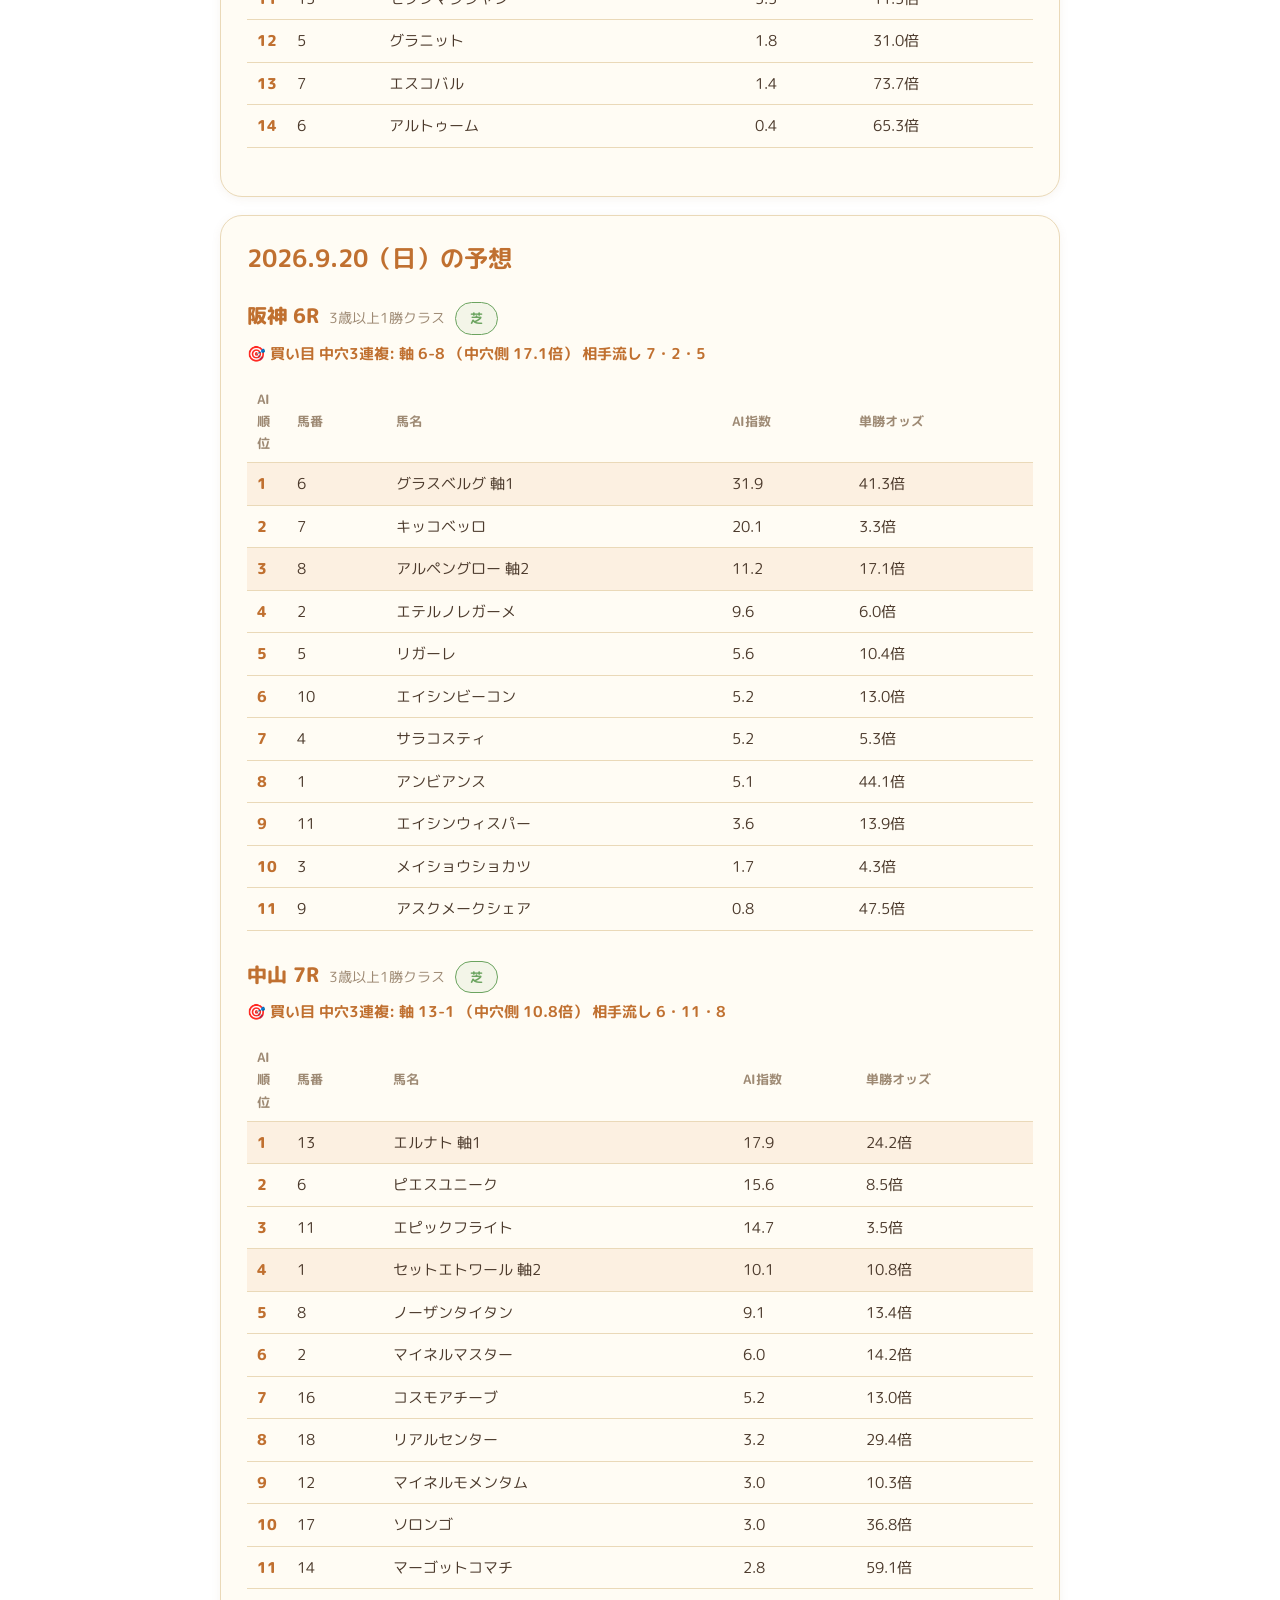
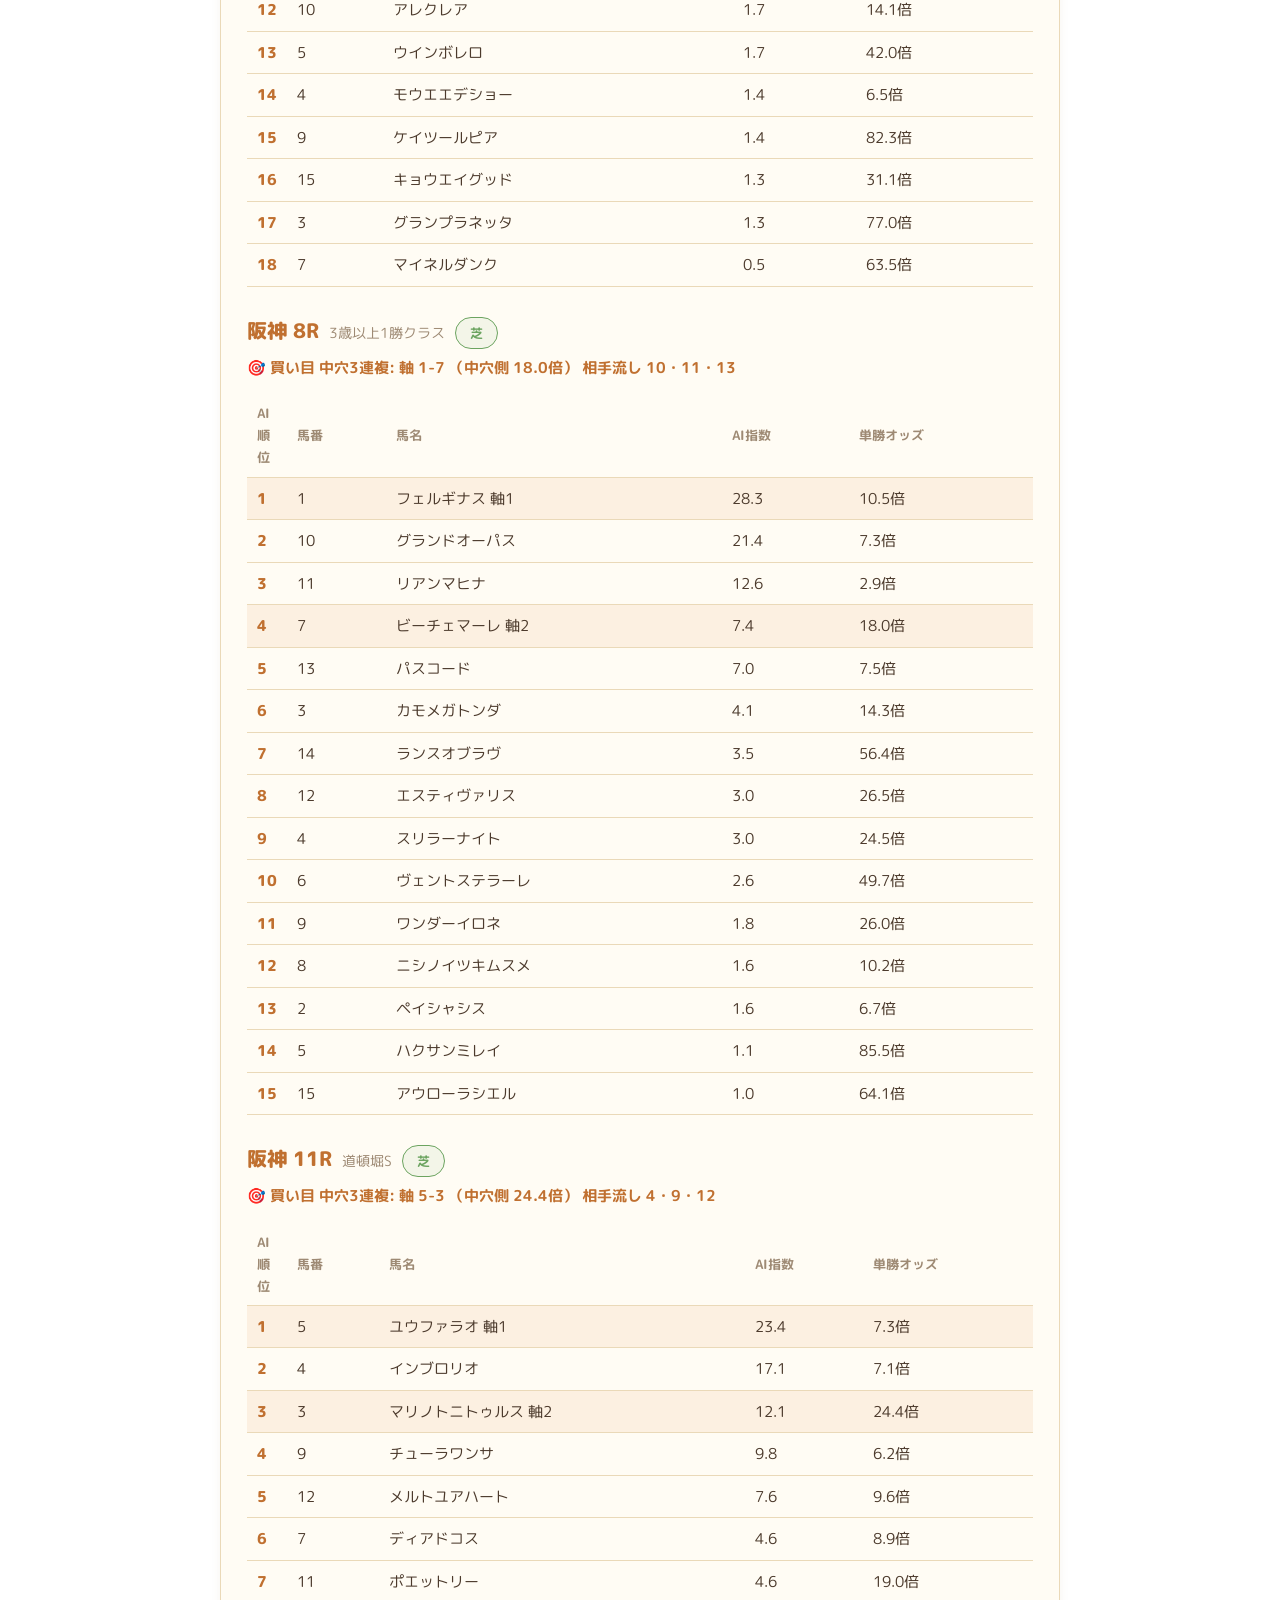
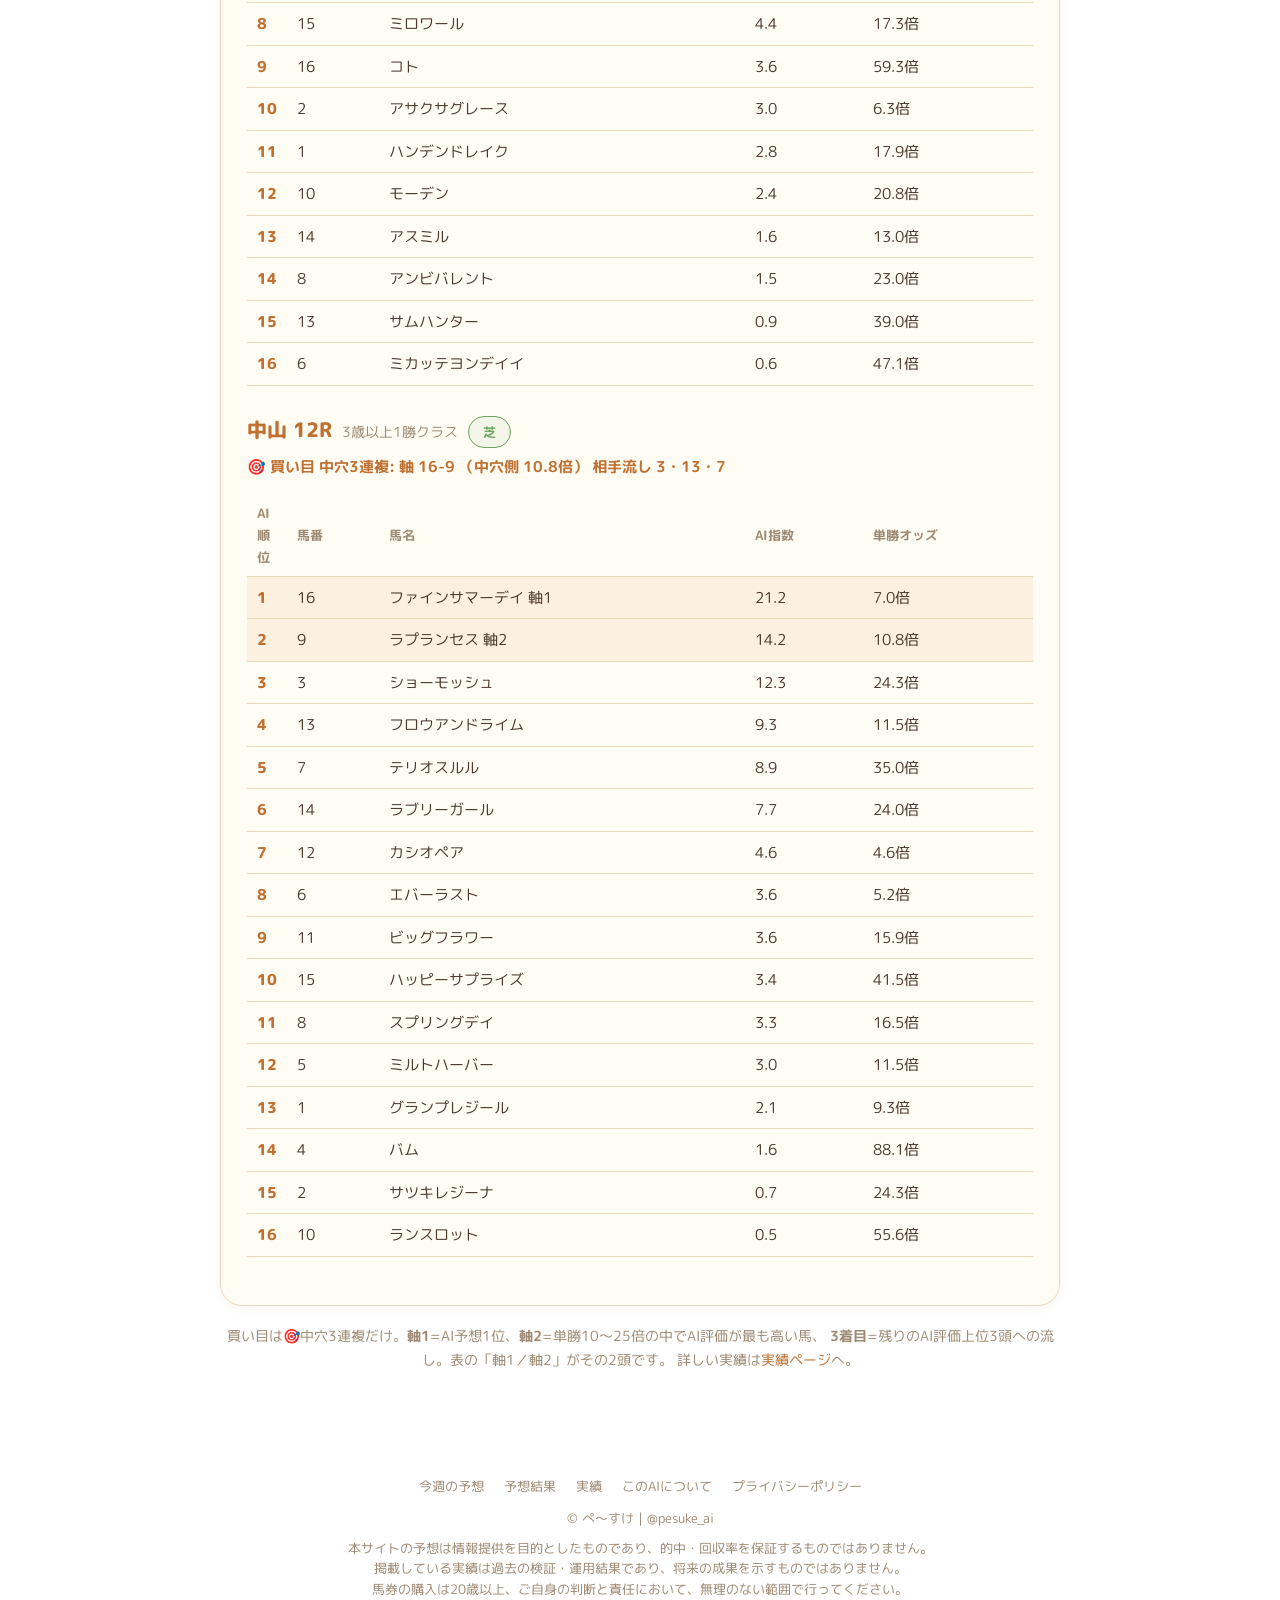
==== commit 3b9b5007: "update site content" ====
--- a/index.html
+++ b/index.html
@@ -664,6 +664,141 @@
       
     </div>
     
+    <div style="margin-bottom:26px;">
+      <div class="race-head">
+        <span class="venue">中山 11R</span>
+        <span class="name">秋風S</span>
+        <span class="badge">芝</span>
+      </div>
+      
+      <p style="margin:2px 0 14px;font-size:15px;color:var(--gold-dark);font-weight:700;">
+        🎯 買い目 中穴3連複: 軸 14-10
+        （中穴側 12.7倍）
+        相手流し 12・4・2
+      </p>
+      
+      
+      <table class="board">
+        <thead><tr><th>AI順位</th><th>馬番</th><th>馬名</th><th>AI指数</th><th>単勝オッズ</th></tr></thead>
+        <tbody>
+        
+          <tr class="pick">
+            <td class="rank">1</td>
+            <td><span class="num">14</span></td>
+            <td>テンミラクルスター 軸1</td>
+            <td>23.9</td>
+            <td>23.8倍</td>
+          </tr>
+        
+          <tr class="pick">
+            <td class="rank">2</td>
+            <td><span class="num">10</span></td>
+            <td>ウォータークラーク 軸2</td>
+            <td>14.1</td>
+            <td>12.7倍</td>
+          </tr>
+        
+          <tr>
+            <td class="rank">3</td>
+            <td><span class="num">12</span></td>
+            <td>マテンロウブラボー</td>
+            <td>12.2</td>
+            <td>8.9倍</td>
+          </tr>
+        
+          <tr>
+            <td class="rank">4</td>
+            <td><span class="num">4</span></td>
+            <td>フォルラニーニ</td>
+            <td>9.9</td>
+            <td>7.0倍</td>
+          </tr>
+        
+          <tr>
+            <td class="rank">5</td>
+            <td><span class="num">2</span></td>
+            <td>サウンドムーブ</td>
+            <td>7.9</td>
+            <td>4.4倍</td>
+          </tr>
+        
+          <tr>
+            <td class="rank">6</td>
+            <td><span class="num">8</span></td>
+            <td>インパクトシー</td>
+            <td>7.5</td>
+            <td>4.5倍</td>
+          </tr>
+        
+          <tr>
+            <td class="rank">7</td>
+            <td><span class="num">11</span></td>
+            <td>マイネルフルムーン</td>
+            <td>4.9</td>
+            <td>21.7倍</td>
+          </tr>
+        
+          <tr>
+            <td class="rank">8</td>
+            <td><span class="num">9</span></td>
+            <td>ナヴォーナ</td>
+            <td>4.5</td>
+            <td>45.4倍</td>
+          </tr>
+        
+          <tr>
+            <td class="rank">9</td>
+            <td><span class="num">1</span></td>
+            <td>エフォートレス</td>
+            <td>4.5</td>
+            <td>15.1倍</td>
+          </tr>
+        
+          <tr>
+            <td class="rank">10</td>
+            <td><span class="num">3</span></td>
+            <td>ソルトブリーズ</td>
+            <td>3.7</td>
+            <td>6.8倍</td>
+          </tr>
+        
+          <tr>
+            <td class="rank">11</td>
+            <td><span class="num">13</span></td>
+            <td>セブンマジシャン</td>
+            <td>3.3</td>
+            <td>11.3倍</td>
+          </tr>
+        
+          <tr>
+            <td class="rank">12</td>
+            <td><span class="num">5</span></td>
+            <td>グラニット</td>
+            <td>1.8</td>
+            <td>31.0倍</td>
+          </tr>
+        
+          <tr>
+            <td class="rank">13</td>
+            <td><span class="num">7</span></td>
+            <td>エスコバル</td>
+            <td>1.4</td>
+            <td>73.7倍</td>
+          </tr>
+        
+          <tr>
+            <td class="rank">14</td>
+            <td><span class="num">6</span></td>
+            <td>アルトゥーム</td>
+            <td>0.4</td>
+            <td>65.3倍</td>
+          </tr>
+        
+        </tbody>
+      </table>
+      
+    </div>
+    
   </div>
   
   <div class="card">
